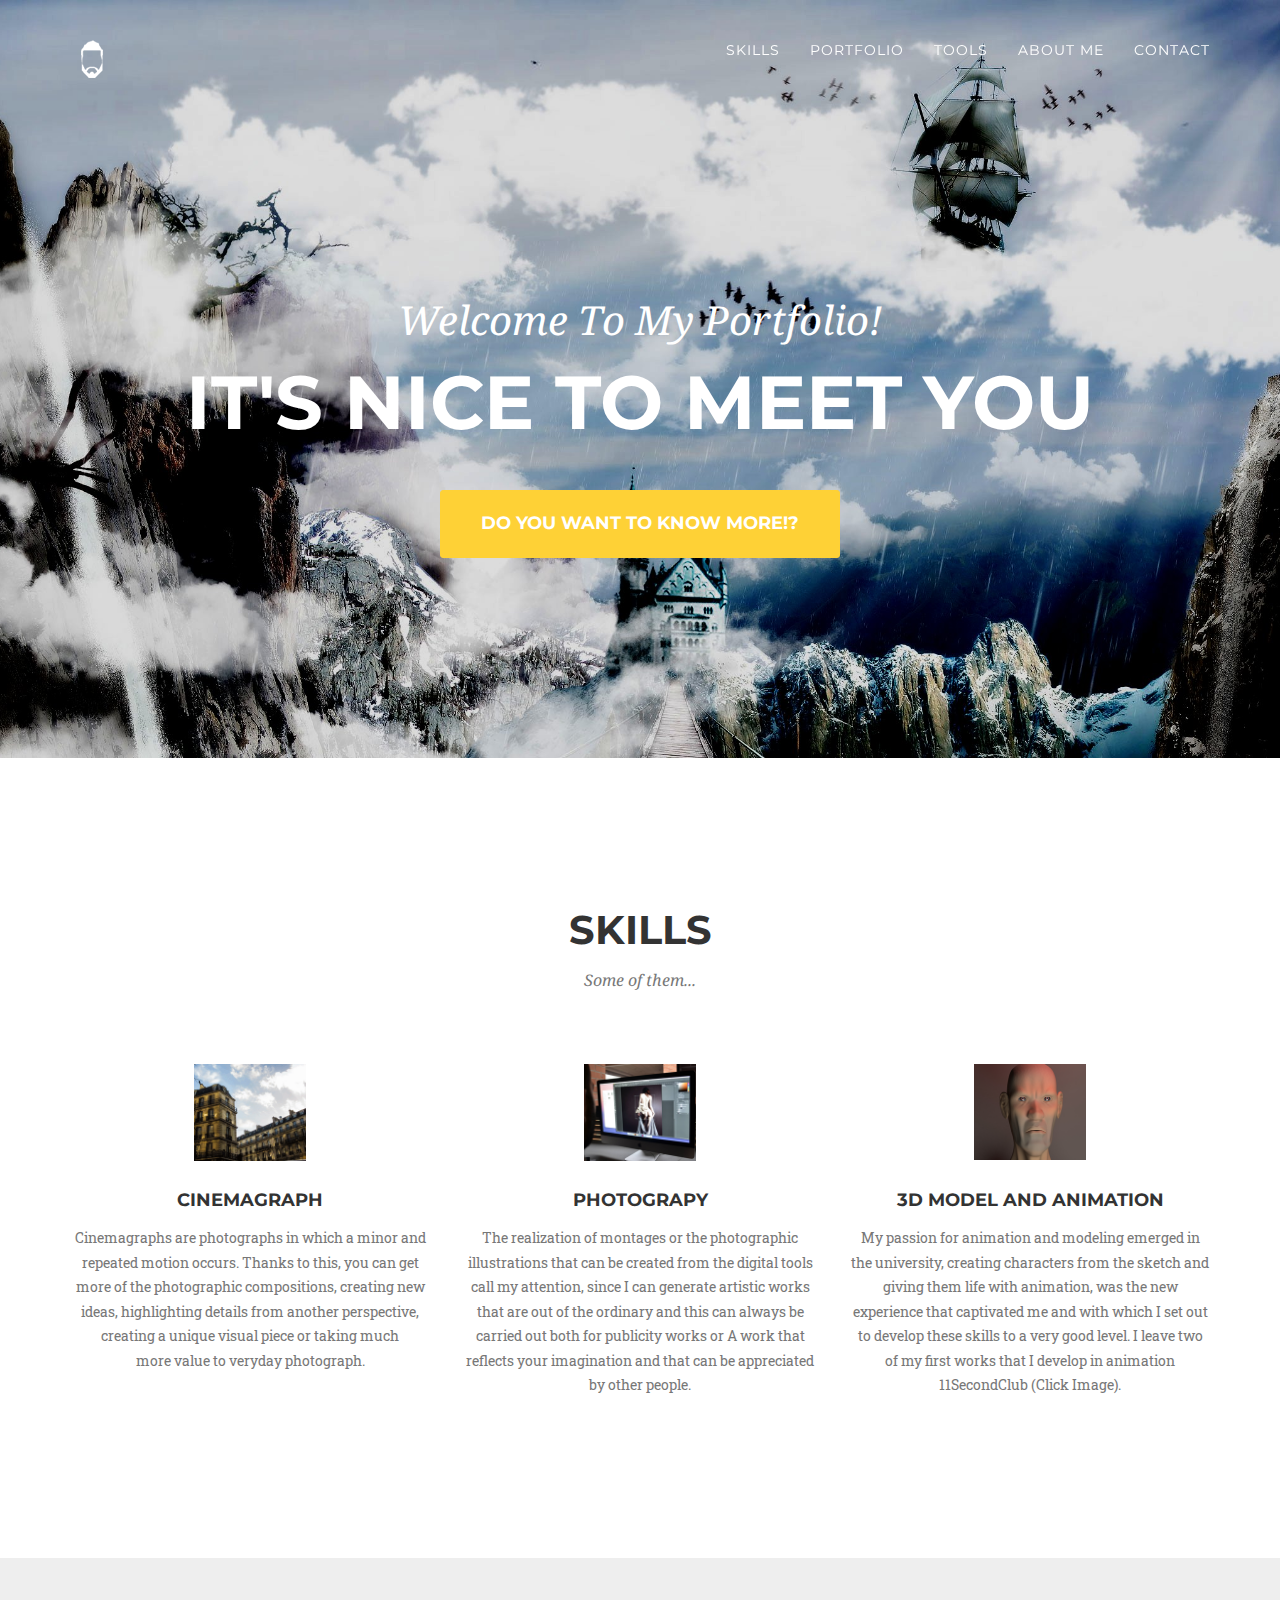
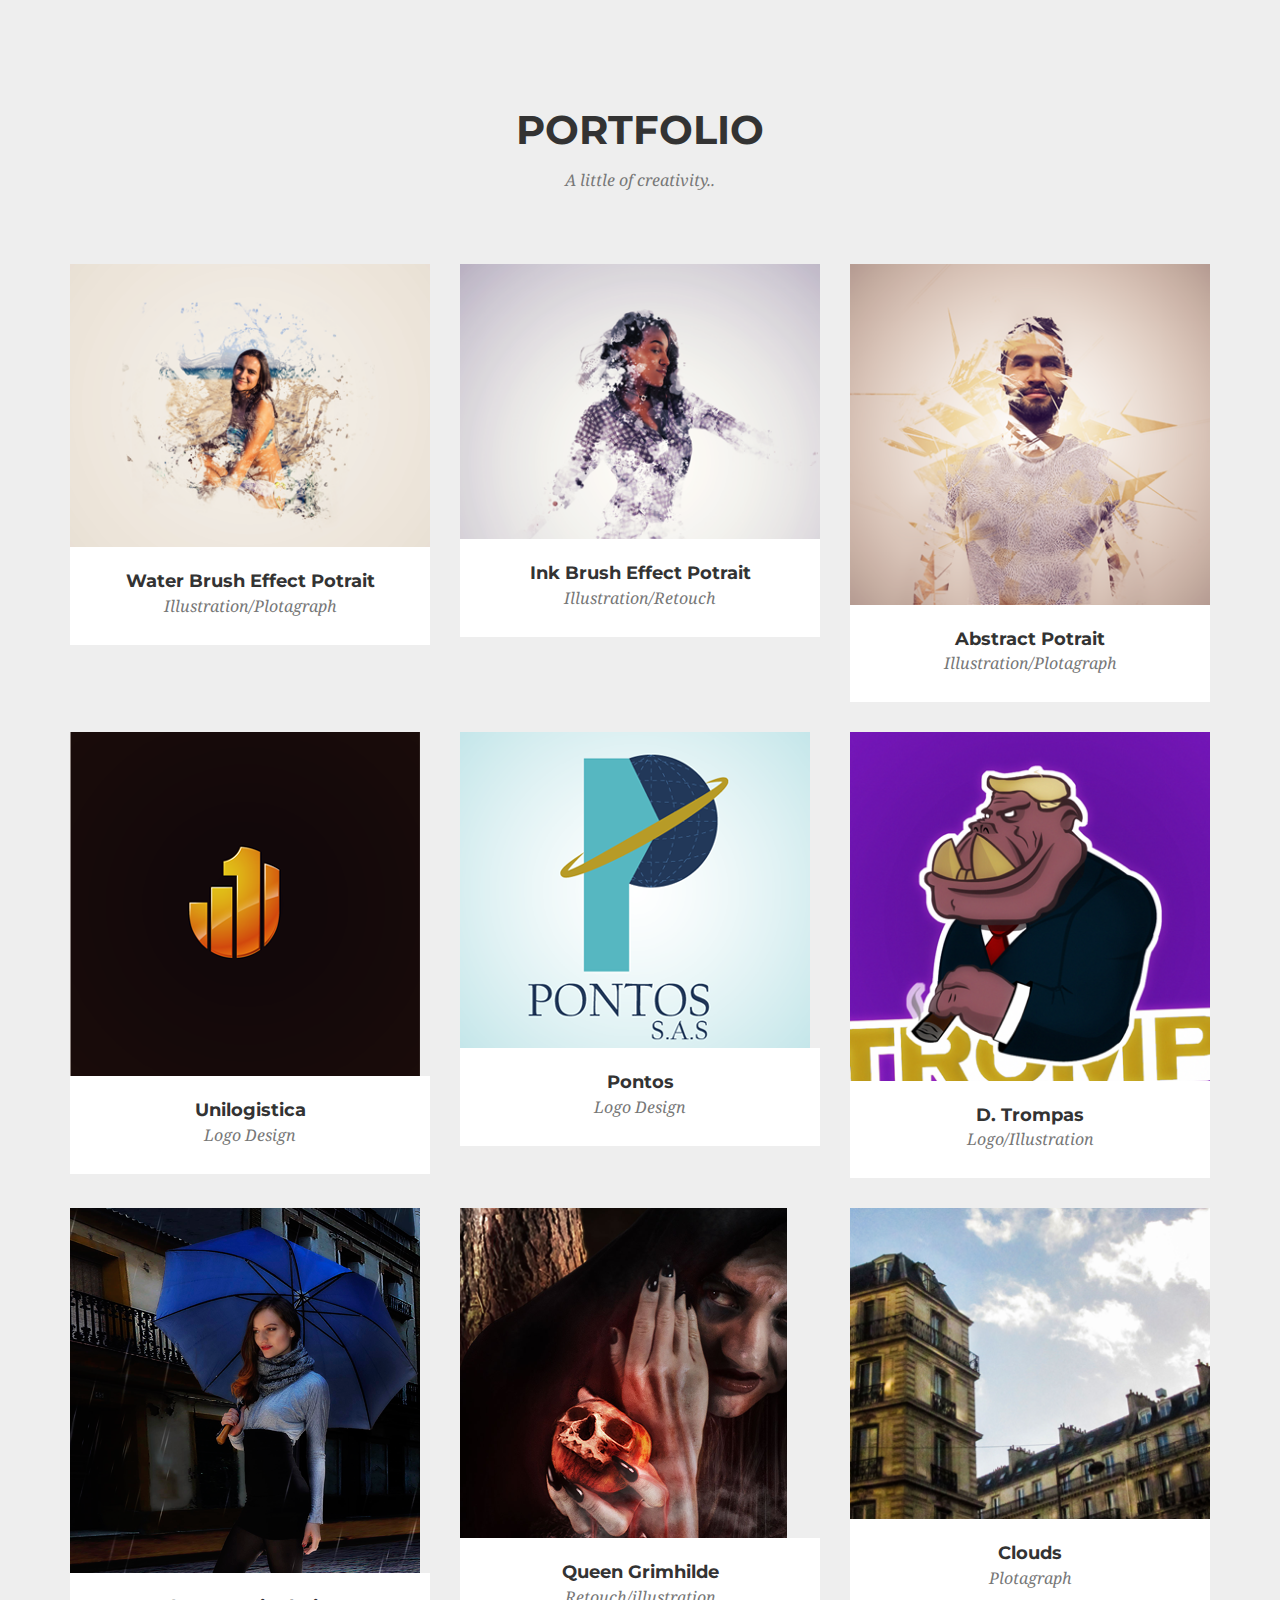
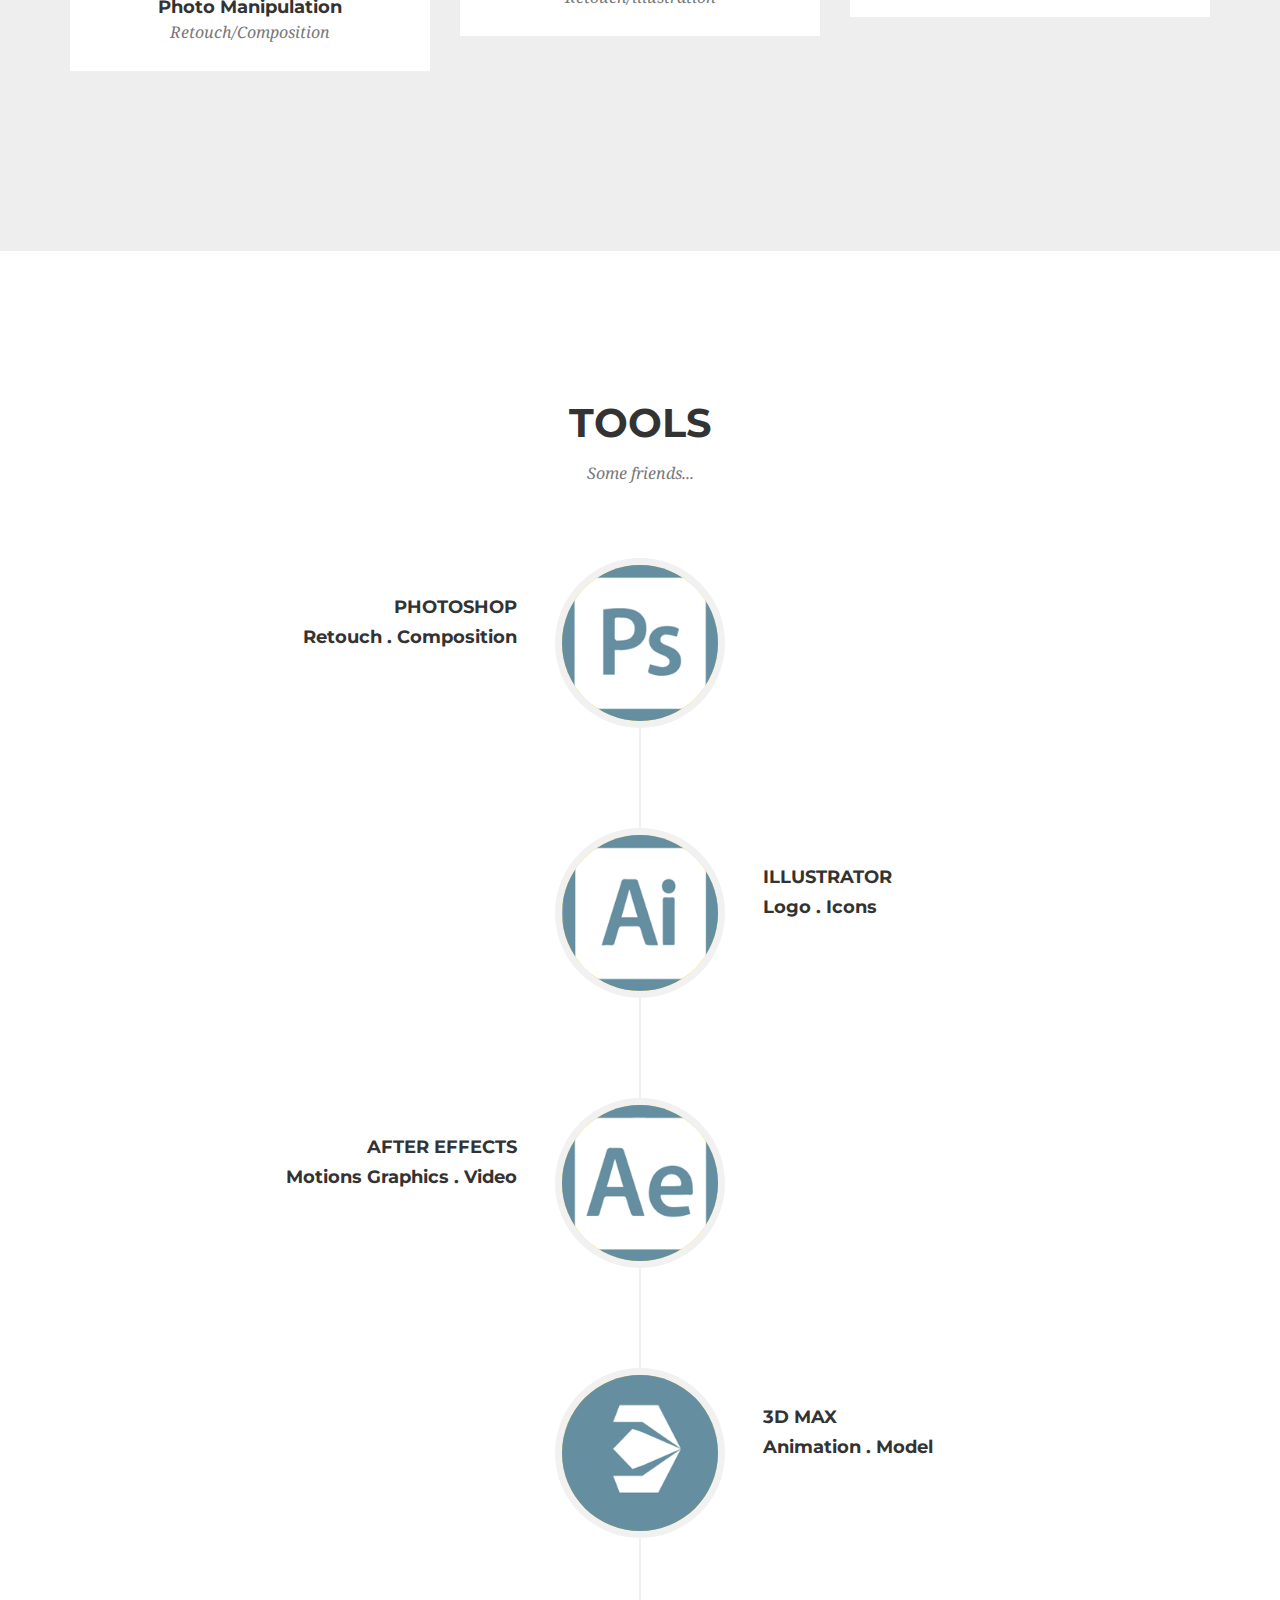
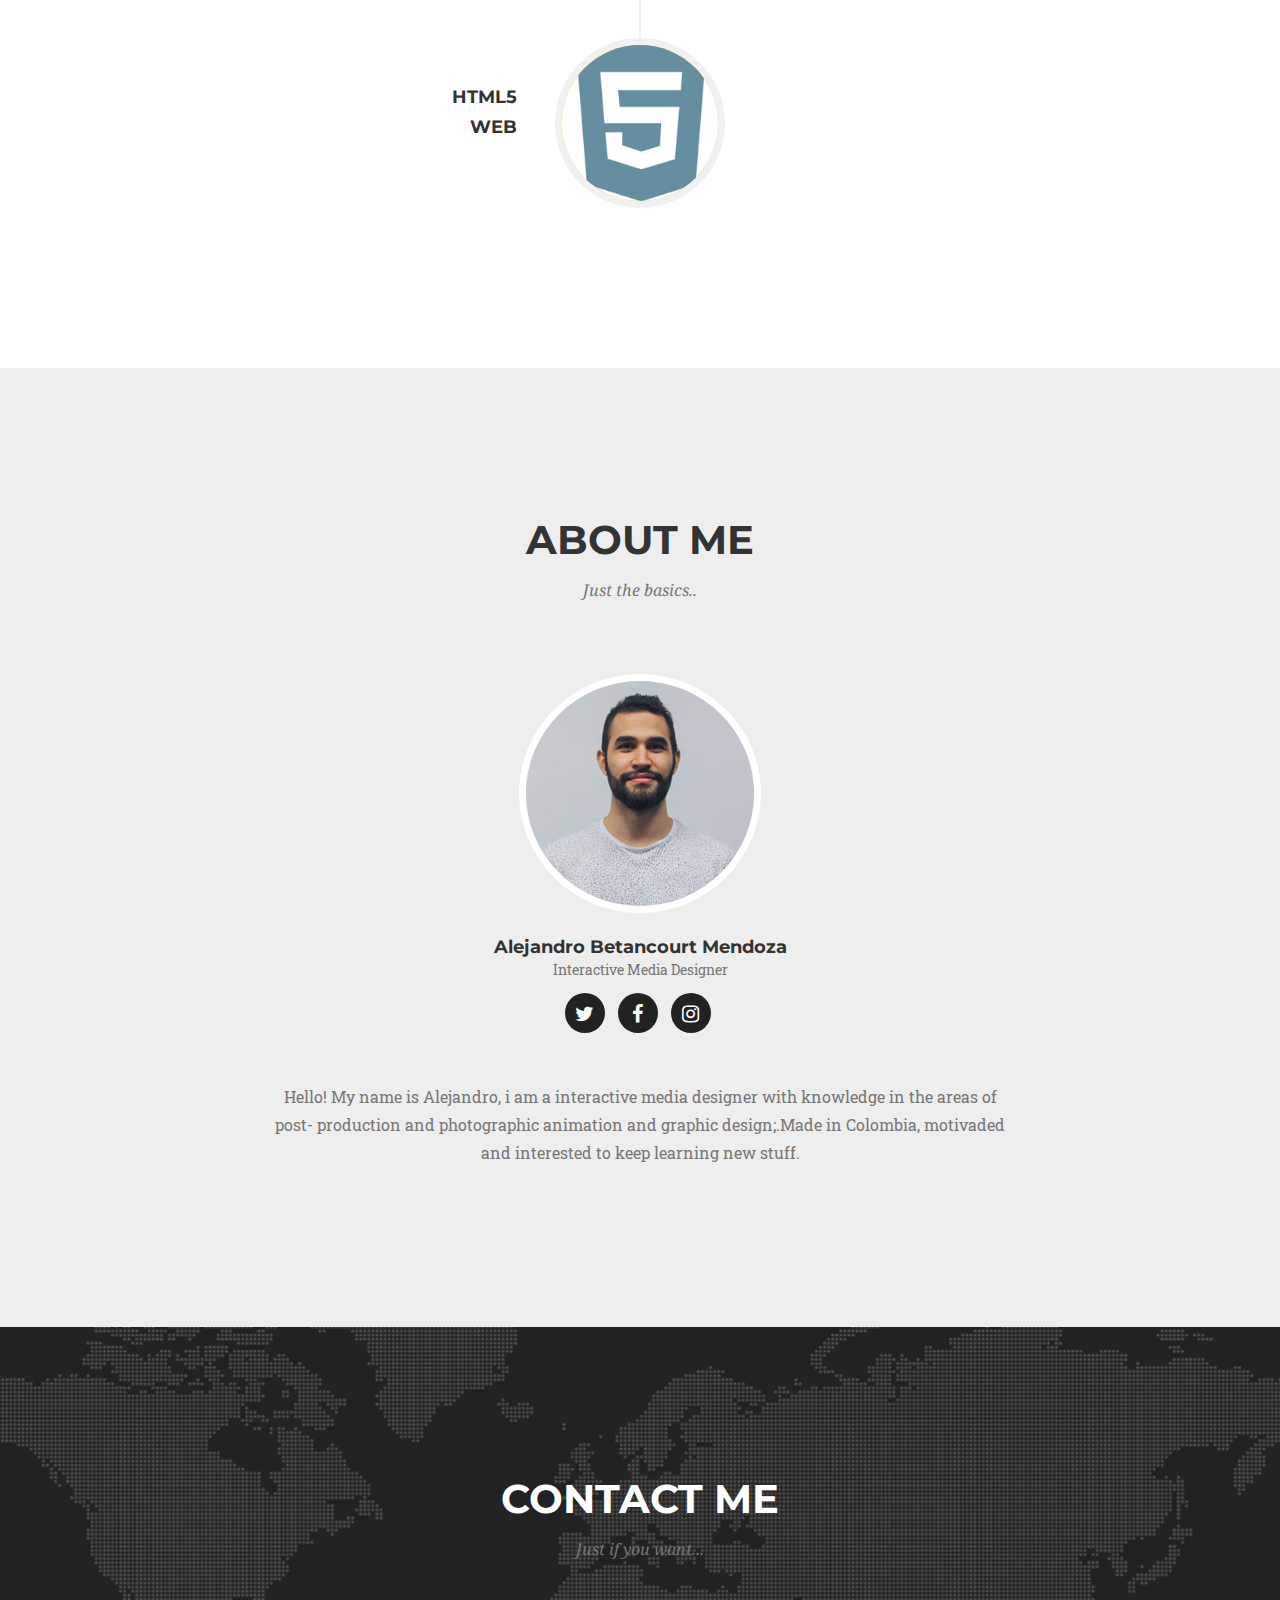
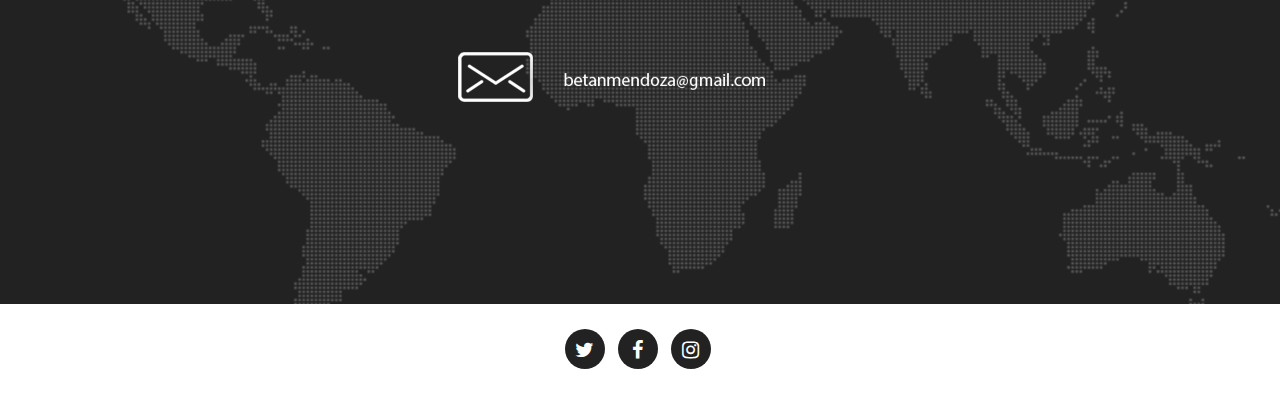
==== portafolioBeto/index.html @ 7af66499 "S" ====
<!DOCTYPE html>
<html lang="en">

<head>

    <meta charset="utf-8">
    <meta http-equiv="X-UA-Compatible" content="IE=edge">
    <meta name="viewport" content="width=device-width, initial-scale=1">
    <meta name="description" content="">
    <meta name="author" content="">

    <title>Alejandro Betancourt</title>

    <!-- Bootstrap Core CSS -->
    <link href="vendor/bootstrap/css/bootstrap.min.css" rel="stylesheet">

    <!-- Custom Fonts -->
    <link href="vendor/font-awesome/css/font-awesome.min.css" rel="stylesheet" type="text/css">
    <link href="https://fonts.googleapis.com/css?family=Montserrat:400,700" rel="stylesheet" type="text/css">
    <link href='https://fonts.googleapis.com/css?family=Kaushan+Script' rel='stylesheet' type='text/css'>
    <link href='https://fonts.googleapis.com/css?family=Droid+Serif:400,700,400italic,700italic' rel='stylesheet' type='text/css'>
    <link href='https://fonts.googleapis.com/css?family=Roboto+Slab:400,100,300,700' rel='stylesheet' type='text/css'>

    <!-- Theme CSS -->
    <link href="css/agency.min.css" rel="stylesheet">

    <!-- HTML5 Shim and Respond.js IE8 support of HTML5 elements and media queries -->
    <!-- WARNING: Respond.js doesn't work if you view the page via file:// -->
    <!--[if lt IE 9]>
        <script src="https://oss.maxcdn.com/libs/html5shiv/3.7.0/html5shiv.js" integrity="sha384-0s5Pv64cNZJieYFkXYOTId2HMA2Lfb6q2nAcx2n0RTLUnCAoTTsS0nKEO27XyKcY" crossorigin="anonymous"></script>
        <script src="https://oss.maxcdn.com/libs/respond.js/1.4.2/respond.min.js" integrity="sha384-ZoaMbDF+4LeFxg6WdScQ9nnR1QC2MIRxA1O9KWEXQwns1G8UNyIEZIQidzb0T1fo" crossorigin="anonymous"></script>
    <![endif]-->

</head>

<body id="page-top" class="index">

    <!-- Navigation -->
    <nav id="mainNav" class="navbar navbar-default navbar-custom navbar-fixed-top">
        <div class="container">
            <!-- Brand and toggle get grouped for better mobile display -->
            <div class="navbar-header page-scroll">
                <button type="button" class="navbar-toggle" data-toggle="collapse" data-target="#bs-example-navbar-collapse-1">
                    <span class="sr-only">Toggle navigation</span> Menu <i class="fa fa-bars"></i>
                </button>
                <a class="navbar-brand page-scroll" href="#page-top"> <img src="img/logo.png" class="img-responsive" alt=""></a>
            </div>

            <!-- Collect the nav links, forms, and other content for toggling -->
            <div class="collapse navbar-collapse" id="bs-example-navbar-collapse-1">
                <ul class="nav navbar-nav navbar-right">
                    <li class="hidden">
                        <a href="#page-top"></a>
                    </li>
                    <li>
                        <a class="page-scroll" href="#services">Skills</a>
                    </li>
                    <li>
                        <a class="page-scroll" href="#portfolio">Portfolio</a>
                    </li>
                    <li>
                        <a class="page-scroll" href="#about">Tools</a>
                    </li>
                    <li>
                        <a class="page-scroll" href="#team">About Me</a>
                    </li>
                    <li>
                        <a class="page-scroll" href="#contact">Contact</a>
                    </li>
                </ul>
            </div>
            <!-- /.navbar-collapse -->
        </div>
        <!-- /.container-fluid -->
    </nav>

    <!-- Header -->
    <header>
        <div class="container">
            <div class="intro-text">
                <div class="intro-lead-in">Welcome To My Portfolio!</div>
                <div class="intro-heading">It's Nice To Meet You</div>
                <a href="#services" class="page-scroll btn btn-xl">Do You Want To Know More!?</a>
            </div>
        </div>
    </header>

    <!-- Services Section -->
    <section id="services">
        <div class="container">
            <div class="row">
                <div class="col-lg-12 text-center">
                    <h2 class="section-heading">Skills</h2>
                    <h3 class="section-subheading text-muted">Some of them...</h3>
                </div>
            </div>
            <div class="row text-center">
                <div class="col-md-4">
                    <span class="fa-stack fa-4x">
                     <img src="img/subir.gif" class="img-responsive" alt="">
                       
                    </span>
                    <h4 class="service-heading">CINEMAGRAPH</h4>
                    <p class="text-muted">Cinemagraphs are photographs in which a minor and repeated motion occurs. Thanks to this, you can get more of the photographic compositions, creating new ideas, highlighting details from another perspective, creating a unique visual piece or taking much <br>more
value to veryday photograph.</p>
                </div>
                <div class="col-md-4">
                    <span class="fa-stack fa-4x">
                        <img src="img/subir2.png" class="img-responsive" alt="">
                    </span>
                    <h4 class="service-heading">PHOTOGRAPY</h4>
                    <p class="text-muted">The realization of montages or the photographic illustrations that can be created from the digital tools call my attention, since I can generate artistic works that are out of the ordinary and this can always be carried out both for publicity works or A work that reflects your imagination and that can be appreciated by other people.</p>
                </div>
                <div class="col-md-4">

                    <span class="fa-stack fa-4x">
                        <a href="http://www.11secondclub.com/users/profile/574393" target="blank">
                       <img src="img/subir3.png" class="img-responsive" alt="">
                         </a>
                    </span>
                  
                    <h4 class="service-heading">3D MODEL AND ANIMATION</h4>
                    <p class="text-muted">My passion for animation and modeling emerged in the university, creating characters from the sketch and giving them life with animation, was the new experience that captivated me and with which I set out to develop these skills to a very good level. I leave two of my first works that I develop in animation 11SecondClub (Click Image).</p>
                </div>
            </div>
        </div>
    </section>

    <!-- Portfolio Grid Section -->
    <section id="portfolio" class="bg-light-gray">
        <div class="container">
            <div class="row">
                <div class="col-lg-12 text-center">
                    <h2 class="section-heading">Portfolio</h2>
                    <h3 class="section-subheading text-muted">A little of creativity..</h3>
                </div>
            </div>
            <div class="row">
            <div class="col-md-4 col-sm-6 portfolio-item">
                    <a href="#portfolioModal1" class="portfolio-link" data-toggle="modal">
                        <div class="portfolio-hover">
                            <div class="portfolio-hover-content">
                                <i class="fa fa-plus fa-3x"></i>
                            </div>
                        </div>
                        <img src="img/portfolio/pruebamavia.png" class="img-responsive" alt="">
                    </a>
                    <div class="portfolio-caption">
                        <h4>Water Brush Effect Potrait</h4>
                        <p class="text-muted">Illustration/Plotagraph</p>
                    </div>
                </div>
                <div class="col-md-4 col-sm-6 portfolio-item">
                    <a href="#portfolioModal2" class="portfolio-link" data-toggle="modal">
                        <div class="portfolio-hover">
                            <div class="portfolio-hover-content">
                                <i class="fa fa-plus fa-3x"></i>
                            </div>
                        </div>
                        <img src="img/portfolio/port1.png" class="img-responsive" alt="">
                    </a>
                    <div class="portfolio-caption">
                        <h4>Ink Brush Effect Potrait</h4>
                        <p class="text-muted">Illustration/Retouch</p>
                    </div>
                </div>
                <div class="col-md-4 col-sm-6 portfolio-item">
                    <a href="#portfolioModal3" class="portfolio-link" data-toggle="modal">
                        <div class="portfolio-hover">
                            <div class="portfolio-hover-content">
                                <i class="fa fa-plus fa-3x"></i>
                            </div>
                        </div>
                        <img src="img/portfolio/ilust.png" class="img-responsive" alt="">
                    </a>
                    <div class="portfolio-caption">
                        <h4>Abstract Potrait</h4>
                        <p class="text-muted">Illustration/Plotagraph</p>
                    </div>
                </div>
                <div class="col-md-4 col-sm-6 portfolio-item">
                    <a href="#portfolioModal4" class="portfolio-link" data-toggle="modal">
                        <div class="portfolio-hover">
                            <div class="portfolio-hover-content">
                                <i class="fa fa-plus fa-3x"></i>
                            </div>
                        </div>
                        <img src="img/portfolio/logo1.png" class="img-responsive" alt="">
                    </a>
                    <div class="portfolio-caption">
                        <h4>Unilogistica</h4>
                        <p class="text-muted">Logo Design</p>
                    </div>
                </div>
                <div class="col-md-4 col-sm-6 portfolio-item">
                    <a href="#portfolioModal5" class="portfolio-link" data-toggle="modal">
                        <div class="portfolio-hover">
                            <div class="portfolio-hover-content">
                                <i class="fa fa-plus fa-3x"></i>
                            </div>
                        </div>
                        <img src="img/portfolio/logo2.png" class="img-responsive" alt="">
                    </a>
                    <div class="portfolio-caption">
                        <h4>Pontos</h4>
                        <p class="text-muted">Logo Design</p>
                    </div>
                </div>
                <div class="col-md-4 col-sm-6 portfolio-item">
                    <a href="#portfolioModal6" class="portfolio-link" data-toggle="modal">
                        <div class="portfolio-hover">
                            <div class="portfolio-hover-content">
                                <i class="fa fa-plus fa-3x"></i>
                            </div>
                        </div>
                        <img src="img/portfolio/port66.png" class="img-responsive" alt="">
                    </a>
                    <div class="portfolio-caption">
                        <h4>D. Trompas</h4>
                        <p class="text-muted">Logo/Illustration</p>
                    </div>
                </div>
                <div class="col-md-4 col-sm-6 portfolio-item">
                    <a href="#portfolioModal7" class="portfolio-link" data-toggle="modal">
                        <div class="portfolio-hover">
                            <div class="portfolio-hover-content">
                                <i class="fa fa-plus fa-3x"></i>
                            </div>
                        </div>
                        <img src="img/portfolio/taticlarap.png" class="img-responsive" alt="">
                    </a>
                    <div class="portfolio-caption">
                        <h4>Photo Manipulation</h4>
                        <p class="text-muted">Retouch/Composition</p>
                    </div>
                </div>
                <div class="col-md-4 col-sm-6 portfolio-item">
                    <a href="#portfolioModal8" class="portfolio-link" data-toggle="modal">
                        <div class="portfolio-hover">
                            <div class="portfolio-hover-content">
                                <i class="fa fa-plus fa-3x"></i>
                            </div>
                        </div>
                        <img src="img/portfolio/tatip.png" class="img-responsive" alt="">
                    </a>
                    <div class="portfolio-caption">
                        <h4>Queen Grimhilde</h4>
                        <p class="text-muted">Retouch/illustration</p>
                    </div>
                </div>  
                <div class="col-md-4 col-sm-6 portfolio-item">
                    <a href="#portfolioModal9" class="portfolio-link" data-toggle="modal">
                        <div class="portfolio-hover">
                            <div class="portfolio-hover-content">
                                <i class="fa fa-plus fa-3x"></i>
                            </div>
                        </div>
                        <img src="img/portfolio/city.png" class="img-responsive" alt="">
                    </a>
                    <div class="portfolio-caption">
                        <h4>Clouds</h4>
                        <p class="text-muted">Plotagraph</p>
                    </div>
                </div>

            </div>
        </div>
    </section>

    <!-- About Section -->
    <section id="about">
        <div class="container">
            <div class="row">
                <div class="col-lg-12 text-center">
                    <h2 class="section-heading">TOOLS</h2>
                    <h3 class="section-subheading text-muted">Some friends...</h3>
                </div>
            </div>
            <div class="row">
                <div class="col-lg-12">
                    <ul class="timeline">
                        <li>
                            <div class="timeline-image">
                                <img class="img-circle img-responsive" src="img/about/fact1.png" alt="">
                            </div>
                            <div class="timeline-panel">
                                <div class="timeline-heading">
                                 <br></br>
                                    <h4>Photoshop</h4>
                                    <h4 class="subheading">Retouch . Composition </h4>
                                </div>
                               
                            </div>
                        </li>
                        <li class="timeline-inverted">
                            <div class="timeline-image">
                                <img class="img-circle img-responsive" src="img/about/fact2.png" alt="">
                            </div>
                            <div class="timeline-panel">
                                <div class="timeline-heading">
                                 <br></br>
                                    <h4>Illustrator</h4>
                                    <h4 class="subheading">Logo . Icons</h4>
                                </div>
                            
                            </div>
                        </li>
                        <li>
                            <div class="timeline-image">
                                <img class="img-circle img-responsive" src="img/about/fact3.png" alt="">
                            </div>
                            <div class="timeline-panel">
                                <div class="timeline-heading">
                                 <br></br>
                                    <h4>After Effects</h4>
                                    <h4 class="subheading">Motions Graphics . Video</h4>
                                </div>
                             
                            </div>
                        </li>
                        <li class="timeline-inverted">
                            <div class="timeline-image">
                                <img class="img-circle img-responsive" src="img/about/fact4.png" alt="">
                            </div>
                            <div class="timeline-panel">
                             <br></br>
                                <div class="timeline-heading">
                                    <h4>3D Max</h4>
                                    <h4 class="subheading">Animation . Model</h4>
                                </div>
                               
                            </div>
                        </li>
                        <li class="timeline-image">
                             <div class="timeline-image">
                                <img class="img-circle img-responsive" src="img/about/fact5.png" alt="">
                            </div>
                            <div class="timeline-panel">
                                <div class="timeline-heading">
                               
                                </div>
                                <br></br>

                                <div class="timeline-body">
                                       <h4>HTML5</h4>
                                    <h4 class="subheading">Web</h4> 
                                </div>
                            </div>
                        </li>
                    </ul>
                </div>
            </div>
        </div>
    </section>

    <!-- Team Section -->
    <section id="team" class="bg-light-gray">
        <div class="container">
            <div class="row">
                <div class="col-lg-12 text-center">
                    <h2 class="section-heading">About Me</h2>
                    <h3 class="section-subheading text-muted">Just the basics..</h3>
                </div>
            </div>
            <div class="row">
                <div class="col-sm-4">
                    <div class="team-member">
                        
                    </div>
                </div>
                <div class="col-sm-4">
                    <div class="team-member">
                        <img src="img/team/yo.png" class="img-responsive img-circle" alt="">
                        <h4>Alejandro Betancourt Mendoza</h4>
                        <p class="text-muted">Interactive Media Designer</p>
                        <ul class="list-inline social-buttons">
                            <li><a href="https://twitter.com/Atancourt" target="blank"><i class="fa fa-twitter"></i></a>
                            </li>
                            <li><a href="https://www.facebook.com/alejandro.betancourt.906" target="blank" ><i class="fa fa-facebook"></i></a>
                            </li>
                            <li><a href="https://www.instagram.com/yosoybeto_/" target="blank"><i class="fa fa-instagram"></i></a>
                            </li>
                        </ul>
                    </div>
                </div>
                <div class="col-sm-4">
                    <div class="team-member">
                        
                    </div>
                </div>
            </div>
            <div class="row">
                <div class="col-lg-8 col-lg-offset-2 text-center">
                    <p class="large text-muted">Hello!
My name is Alejandro, i am a interactive media designer with knowledge in the areas of post- production and photographic animation and graphic design;.Made in Colombia, motivaded 
and interested to keep learning new stuff.</p>
                </div>
            </div>
        </div>
    </section>

    <!-- Clients Aside -->
    

    <!-- Contact Section -->
    <section id="contact">
        <div class="container">
            <div class="row">
                <div class="col-lg-12 text-center">
                    <h2 class="section-heading">Contact Me</h2>
                    <h3 class="section-subheading text-muted">Just if you want...</h3>
                    <img src="img/client7.png">
                </div>
            </div>
            <div class="row">
                <div class="col-lg-12">
                    <form name="sentMessage" id="contactForm" novalidate>
                        <div class="row">
                            <div class="col-md-6">
                             
                            </div>
                            <div class="col-md-6">
                                <div class="form-group">
                                   
                                </div>
                            </div>
                            <div class="clearfix"></div>
                            <div class="col-lg-12 text-center">
                               
                        </div>
                    </form>
                </div>
            </div>
        </div>
    </section>

    <footer>
        <div class="container">
            <div class="row">
                <div class="col-md-4">
                   
                </div>
                <div class="col-md-4">
                    <ul class="list-inline social-buttons">
                        <li><a href="https://twitter.com/Atancourt" target="blank"><i class="fa fa-twitter"></i></a>
                        </li>
                       <li><a href="https://www.facebook.com/alejandro.betancourt.906" target="blank" ><i class="fa fa-facebook"></i></a>
                            </li>
                            <li><a href="https://www.instagram.com/yosoybeto_/" target="blank"><i class="fa fa-instagram"></i></a>
                            </li>

                    </ul>
                </div>
                <div class="col-md-4">
                
                </div>
            </div>
        </div>
    </footer>

    <!-- Portfolio Modals -->
    <!-- Use the modals below to showcase details about your portfolio projects! -->

    <!-- Portfolio Modal 1 -->
    <div class="portfolio-modal modal fade" id="portfolioModal1" tabindex="-1" role="dialog" aria-hidden="true">
        <div class="modal-dialog">
            <div class="modal-content">
                <div class="close-modal" data-dismiss="modal">
                    <div class="lr">
                        <div class="rl">
                        </div>
                    </div>
                </div>
                <div class="container">
                    <div class="row">
                        <div class="col-lg-8 col-lg-offset-2">
                            <div class="modal-body">
                                <!-- Project Details Go Here -->
                                <h2>Water Brush Effect Potrait</h2>
                                <p class="item-intro text-muted">Illustration/Plotagraph.</p>
                                <img class="img-responsive img-centered" src="img/portfolio/pruebamavi.png" alt="">
                                 <img class="img-responsive img-centered" src="img/portfolio/pruebamavi.gif" alt="">
                              
                              
                                <button type="button" class="btn btn-primary" data-dismiss="modal"><i class="fa fa-times"></i> Close Project</button>
                            </div>
                        </div>
                    </div>
                </div>
            </div>
        </div>
    </div>

    <!-- Portfolio Modal 2 -->
    <div class="portfolio-modal modal fade" id="portfolioModal2" tabindex="-1" role="dialog" aria-hidden="true">
        <div class="modal-dialog">
            <div class="modal-content">
                <div class="close-modal" data-dismiss="modal">
                    <div class="lr">
                        <div class="rl">
                        </div>
                    </div>
                </div>
                <div class="container">
                    <div class="row">
                        <div class="col-lg-8 col-lg-offset-2">
                            <div class="modal-body">
                                <h2>Ink Brush Effect Potrait</h2>
                                <p class="item-intro text-muted">Illustration/Retouch</p>
                                <img class="img-responsive img-centered" src="img/portfolio/port11.png" alt="">
                                  <img class="img-responsive img-centered" src="img/portfolio/port111.png" alt="">
                               
                                <button type="button" class="btn btn-primary" data-dismiss="modal"><i class="fa fa-times"></i> Close Project</button>
                            </div>
                        </div>
                    </div>
                </div>
            </div>
        </div>
    </div>

    <!-- Portfolio Modal 3 -->
    <div class="portfolio-modal modal fade" id="portfolioModal3" tabindex="-1" role="dialog" aria-hidden="true">
        <div class="modal-dialog">
            <div class="modal-content">
                <div class="close-modal" data-dismiss="modal">
                    <div class="lr">
                        <div class="rl">
                        </div>
                    </div>
                </div>
                <div class="container">
                    <div class="row">
                        <div class="col-lg-8 col-lg-offset-2">
                            <div class="modal-body">
                                <!-- Project Details Go Here -->
                                <h2>Abstract Potrait</h2>
                                <p class="item-intro text-muted">Illustration/Plotagraph.</p>
                                <img class="img-responsive img-centered" src="img/portfolio/ilusg.png" alt="">
                                 <img class="img-responsive img-centered" src="img/portfolio/ilusgif.gif" alt="">
                            
                                <button type="button" class="btn btn-primary" data-dismiss="modal"><i class="fa fa-times"></i> Close Project</button>
                            </div>
                        </div>
                    </div>
                </div>
            </div>
        </div>
    </div>

    <!-- Portfolio Modal 4 -->
    <div class="portfolio-modal modal fade" id="portfolioModal4" tabindex="-1" role="dialog" aria-hidden="true">
        <div class="modal-dialog">
            <div class="modal-content">
                <div class="close-modal" data-dismiss="modal">
                    <div class="lr">
                        <div class="rl">
                        </div>
                    </div>
                </div>
                <div class="container">
                    <div class="row">
                        <div class="col-lg-8 col-lg-offset-2">
                            <div class="modal-body">
                                <!-- Project Details Go Here -->
                                <h2>Unilogistica</h2>

                                <p class="item-intro text-muted">Logo Design.</p>
                                  <h3>Imagotype</h3>
                                <img class="img-responsive img-centered" src="img/logouni.png" alt="">
                                <br>
                                    
                                </br>
                                  <h3>Isotype</h3>
                                <img class="img-responsive img-centered" src="img/logouni2.png" alt="">
                              
                                <p>Unilogistica S.A.S is an international freight agency, responsible for the logistics of export and import of the different customers of the company.<br>
</br>
The name comes from the fact that in the company, a single actor is in charge of the entire logistics chain. That's why the number 1 is significant in the logo.
  <br>
                                    
                                </br>
                                   <img class="img-responsive img-centered" src="img/things.png" alt="">
                            </p>
                                <button type="button" class="btn btn-primary" data-dismiss="modal"><i class="fa fa-times"></i> Close Project</button>
                            </div>
                        </div>
                    </div>
                </div>
            </div>
        </div>
    </div>

    <!-- Portfolio Modal 5 -->
    <div class="portfolio-modal modal fade" id="portfolioModal5" tabindex="-1" role="dialog" aria-hidden="true">
        <div class="modal-dialog">
            <div class="modal-content">
                <div class="close-modal" data-dismiss="modal">
                    <div class="lr">
                        <div class="rl">
                        </div>
                    </div>
                </div>
                <div class="container">
                    <div class="row">
                        <div class="col-lg-8 col-lg-offset-2">
                            <div class="modal-body">
                                <!-- Project Details Go Here -->
                                <h2>Pontos</h2>
                                <p class="item-intro text-muted">Logo Design.</p>
                                <img class="img-responsive img-centered" src="img/pontos.png" alt="">
                            
                                <p>Pontos is a Colombian marketer of inputs and products for the manufacture of agricultural equipment.
                                <br>
                                </br>
 
Pontos, in Greek mythology, was the God of the sea and refers to immensity. To what in the company is reflected as it can reach the whole world.</p>
     <img class="img-responsive img-centered" src="img/ponto.png" alt="">
                                <button type="button" class="btn btn-primary" data-dismiss="modal"><i class="fa fa-times"></i> Close Project</button>
                            </div>
                        </div>
                    </div>
                </div>
            </div>
        </div>
    </div>

    <!-- Portfolio Modal 6 -->
    <div class="portfolio-modal modal fade" id="portfolioModal6" tabindex="-1" role="dialog" aria-hidden="true">
        <div class="modal-dialog">
            <div class="modal-content">
                <div class="close-modal" data-dismiss="modal">
                    <div class="lr">
                        <div class="rl">
                        </div>
                    </div>
                </div>
                <div class="container">
                    <div class="row">
                        <div class="col-lg-8 col-lg-offset-2">
                            <div class="modal-body">
                                <!-- Project Details Go Here -->
                                <h2>D. Trompa</h2>
                                <p class="item-intro text-muted">Logo/Illustration.</p>
                                <img class="img-responsive img-centered" src="img/portfolio/port6.png" alt="">
                                <img class="img-responsive img-centered" src="img/portfolio/ports.jpg" alt="">
                                <p>Any resemblance to reality is coincidence...</p>
                                <button type="button" class="btn btn-primary" data-dismiss="modal"><i class="fa fa-times"></i> Close Project</button>
                            </div>
                        </div>
                    </div>
                </div>
            </div>
        </div>
    </div>
     <!-- Portfolio Modal 7 -->
    <div class="portfolio-modal modal fade" id="portfolioModal7" tabindex="-1" role="dialog" aria-hidden="true">
        <div class="modal-dialog">
            <div class="modal-content">
                <div class="close-modal" data-dismiss="modal">
                    <div class="lr">
                        <div class="rl">
                        </div>
                    </div>
                </div>
                <div class="container">
                    <div class="row">
                        <div class="col-lg-8 col-lg-offset-2">
                            <div class="modal-body">
                                <!-- Project Details Go Here -->
                                <h2>Trying Stuff</h2>
                                <p class="item-intro text-muted">Retouch/Composition.</p>
                                <img class="img-responsive img-centered" src="img/portfolio/taticlara.jpg" alt="">
                                <img class="img-responsive img-centered" src="img/portfolio/tatigi.gif" alt="">
                               
                                <button type="button" class="btn btn-primary" data-dismiss="modal"><i class="fa fa-times"></i> Close Project</button>
                            </div>
                        </div>
                    </div>
                </div>
            </div>
        </div>
    </div>
      <div class="portfolio-modal modal fade" id="portfolioModal8" tabindex="-1" role="dialog" aria-hidden="true">
        <div class="modal-dialog">
            <div class="modal-content">
                <div class="close-modal" data-dismiss="modal">
                    <div class="lr">
                        <div class="rl">
                        </div>
                    </div>
                </div>
                <div class="container">
                    <div class="row">
                        <div class="col-lg-8 col-lg-offset-2">
                            <div class="modal-body">
                                <!-- Project Details Go Here -->
                                <h2>Queen Grimhilde</h2>
                                <p class="item-intro text-muted">Retouch/Illustrator.</p>
                                <img class="img-responsive img-centered" src="img/portfolio/posible.jpg" alt="">
                                            
                                <p>Personal project shot at the studio using a model and the makeup with texture in photoshop o create the Queen Grimhilde.</p>
                                <br>
                                </br>
                                          
                                  <p>Trying different poses and textures.</p>
                                  <img class="img-responsive img-centered" src="img/portfolio/avance.png" alt="">
                                <img class="img-responsive img-centered" src="img/portfolio/queeng.gif" alt="">
                                <button type="button" class="btn btn-primary" data-dismiss="modal"><i class="fa fa-times"></i> Close Project</button>
                            </div>
                        </div>
                    </div>
                </div>
            </div>
        </div>
    </div>
      <div class="portfolio-modal modal fade" id="portfolioModal9" tabindex="-1" role="dialog" aria-hidden="true">
        <div class="modal-dialog">
            <div class="modal-content">
                <div class="close-modal" data-dismiss="modal">
                    <div class="lr">
                        <div class="rl">
                        </div>
                    </div>
                </div>
                <div class="container">
                    <div class="row">
                        <div class="col-lg-8 col-lg-offset-2">
                            <div class="modal-body">
                                <!-- Project Details Go Here -->
                                <h2>Clouds</h2>
                                <p class="item-intro text-muted">Plotagraph.</p>
                                <img class="img-responsive img-centered" src="img/portfolio/normalcity.jpg" alt="">
                                <img class="img-responsive img-centered" src="img/portfolio/city.gif" alt="">
                                <p>From my personal gallery, a regular photo that i take and put some life on it</p>
                                <button type="button" class="btn btn-primary" data-dismiss="modal"><i class="fa fa-times"></i> Close Project</button>
                            </div>
                        </div>
                    </div>
                </div>
            </div>
        </div>
    </div>
    <!-- jQuery -->
    <script src="vendor/jquery/jquery.min.js"></script>

    <!-- Bootstrap Core JavaScript -->
    <script src="vendor/bootstrap/js/bootstrap.min.js"></script>

    <!-- Plugin JavaScript -->
    <script src="https://cdnjs.cloudflare.com/ajax/libs/jquery-easing/1.3/jquery.easing.min.js" integrity="sha384-mE6eXfrb8jxl0rzJDBRanYqgBxtJ6Unn4/1F7q4xRRyIw7Vdg9jP4ycT7x1iVsgb" crossorigin="anonymous"></script>

    <!-- Contact Form JavaScript -->
    <script src="js/jqBootstrapValidation.js"></script>
    <script src="js/contact_me.js"></script>

    <!-- Theme JavaScript -->
    <script src="js/agency.min.js"></script>

</body>

</html>
---- portafolioBeto/css/agency.min.css ----
/*!
 * Start Bootstrap - Agency v3.3.7+1 (http://startbootstrap.com/template-overviews/agency)
 * Copyright 2013-2016 Start Bootstrap
 * Licensed under MIT (https://github.com/BlackrockDigital/startbootstrap/blob/gh-pages/LICENSE)
 */.btn-primary.active,.btn-primary:active,.btn-xl.active,.btn-xl:active,.open .dropdown-toggle.btn-primary,.open .dropdown-toggle.btn-xl{background-image:none}body{overflow-x:hidden;font-family:"Roboto Slab","Helvetica Neue",Helvetica,Arial,sans-serif;webkit-tap-highlight-color:#fed136}.btn-primary,.btn-xl,h1,h2,h3,h4,h5,h6{font-family:Montserrat,"Helvetica Neue",Helvetica,Arial,sans-serif;text-transform:uppercase;font-weight:700}.text-muted{color:#777}.text-primary,a{color:#fed136}p{font-size:14px;line-height:1.75}p.large{font-size:16px}a,a.active,a:active,a:focus,a:hover{outline:0}a.active,a:active,a:focus,a:hover{color:#fec503}.img-centered{margin:0 auto}.bg-light-gray{background-color:#eee}.bg-darkest-gray{background-color:#222}.btn-primary{color:#fff;background-color:#fed136;border-color:#fed136}.btn-primary.active,.btn-primary:active,.btn-primary:focus,.btn-primary:hover,.open .dropdown-toggle.btn-primary{color:#fff;background-color:#fec503;border-color:#f6bf01}.btn-primary.disabled,.btn-primary.disabled.active,.btn-primary.disabled:active,.btn-primary.disabled:focus,.btn-primary.disabled:hover,.btn-primary[disabled],.btn-primary[disabled].active,.btn-primary[disabled]:active,.btn-primary[disabled]:focus,.btn-primary[disabled]:hover,fieldset[disabled] .btn-primary,fieldset[disabled] .btn-primary.active,fieldset[disabled] .btn-primary:active,fieldset[disabled] .btn-primary:focus,fieldset[disabled] .btn-primary:hover{background-color:#fed136;border-color:#fed136}.btn-primary .badge{color:#fed136;background-color:#fff}.btn-xl{color:#fff;background-color:#fed136;border-color:#fed136;border-radius:3px;font-size:18px;padding:20px 40px}.btn-xl.active,.btn-xl:active,.btn-xl:focus,.btn-xl:hover,.open .dropdown-toggle.btn-xl{color:#fff;background-color:#fec503;border-color:#f6bf01}.btn-xl.disabled,.btn-xl.disabled.active,.btn-xl.disabled:active,.btn-xl.disabled:focus,.btn-xl.disabled:hover,.btn-xl[disabled],.btn-xl[disabled].active,.btn-xl[disabled]:active,.btn-xl[disabled]:focus,.btn-xl[disabled]:hover,fieldset[disabled] .btn-xl,fieldset[disabled] .btn-xl.active,fieldset[disabled] .btn-xl:active,fieldset[disabled] .btn-xl:focus,fieldset[disabled] .btn-xl:hover{background-color:#fed136;border-color:#fed136}.btn-xl .badge{color:#fed136;background-color:#fff}.navbar-custom{background-color:#222;border-color:transparent}.navbar-custom .navbar-brand{color:#fed136;font-family:"Kaushan Script","Helvetica Neue",Helvetica,Arial,cursive}.navbar-custom .navbar-brand.active,.navbar-custom .navbar-brand:active,.navbar-custom .navbar-brand:focus,.navbar-custom .navbar-brand:hover{color:#fec503}.navbar-custom .nav li a,.navbar-custom .navbar-toggle{font-family:Montserrat,"Helvetica Neue",Helvetica,Arial,sans-serif;color:#fff;text-transform:uppercase}.navbar-custom .navbar-collapse{border-color:rgba(255,255,255,.02)}.navbar-custom .navbar-toggle{background-color:#fed136;border-color:#fed136;font-size:12px}.navbar-custom .navbar-toggle:focus,.navbar-custom .navbar-toggle:hover{background-color:#fed136}.navbar-custom .nav li a{font-weight:400;letter-spacing:1px}.navbar-custom .nav li a:focus,.navbar-custom .nav li a:hover{color:#fed136;outline:0}.navbar-custom .navbar-nav>.active>a{border-radius:0;color:#fff;background-color:#fed136}.navbar-custom .navbar-nav>.active>a:focus,.navbar-custom .navbar-nav>.active>a:hover{color:#fff;background-color:#fec503}@media (min-width:768px){.navbar-custom{background-color:transparent;padding:25px 0;-webkit-transition:padding .3s;-moz-transition:padding .3s;transition:padding .3s;border:none}.navbar-custom .navbar-brand{font-size:2em;-webkit-transition:all .3s;-moz-transition:all .3s;transition:all .3s}.navbar-custom .navbar-nav>.active>a{border-radius:3px}.navbar-custom.affix{background-color:#222;padding:10px 0}.navbar-custom.affix .navbar-brand{font-size:1.5em}}header{background-image:url(../img/bg.jpg);background-repeat:no-repeat;background-attachment:scroll;background-position:center center;-webkit-background-size:cover;-moz-background-size:cover;background-size:cover;-o-background-size:cover;text-align:center;color:#fff}header .intro-text{padding-top:100px;padding-bottom:50px}header .intro-text .intro-lead-in{font-family:"Droid Serif","Helvetica Neue",Helvetica,Arial,sans-serif;font-style:italic;font-size:22px;line-height:22px;margin-bottom:25px}header .intro-text .intro-heading{font-family:Montserrat,"Helvetica Neue",Helvetica,Arial,sans-serif;text-transform:uppercase;font-weight:700;font-size:50px;line-height:50px;margin-bottom:25px}@media (min-width:768px){header .intro-text{padding-top:300px;padding-bottom:200px}header .intro-text .intro-lead-in{font-family:"Droid Serif","Helvetica Neue",Helvetica,Arial,sans-serif;font-style:italic;font-size:40px;line-height:40px;margin-bottom:25px}header .intro-text .intro-heading{font-family:Montserrat,"Helvetica Neue",Helvetica,Arial,sans-serif;text-transform:uppercase;font-weight:700;font-size:75px;line-height:75px;margin-bottom:50px}}#portfolio .portfolio-item .portfolio-caption p,section h3.section-subheading{font-family:"Droid Serif","Helvetica Neue",Helvetica,Arial,sans-serif;font-style:italic}section{padding:100px 0}section h2.section-heading{font-size:40px;margin-top:0;margin-bottom:15px}section h3.section-subheading{font-size:16px;text-transform:none;font-weight:400;margin-bottom:75px}@media (min-width:768px){section{padding:150px 0}}.service-heading{margin:15px 0;text-transform:none}#portfolio .portfolio-item{margin:0 0 15px;right:0}#portfolio .portfolio-item .portfolio-link{display:block;position:relative;max-width:400px;margin:0 auto}#portfolio .portfolio-item .portfolio-link .portfolio-hover{background:rgba(254,209,54,.9);position:absolute;width:100%;height:100%;opacity:0;transition:all ease .5s;-webkit-transition:all ease .5s;-moz-transition:all ease .5s}#portfolio .portfolio-item .portfolio-link .portfolio-hover:hover{opacity:1}#portfolio .portfolio-item .portfolio-link .portfolio-hover .portfolio-hover-content{position:absolute;width:100%;height:20px;font-size:20px;text-align:center;top:50%;margin-top:-12px;color:#fff}#portfolio .portfolio-item .portfolio-link .portfolio-hover .portfolio-hover-content i{margin-top:-12px}#portfolio .portfolio-item .portfolio-link .portfolio-hover .portfolio-hover-content h3,#portfolio .portfolio-item .portfolio-link .portfolio-hover .portfolio-hover-content h4{margin:0}#portfolio .portfolio-item .portfolio-caption{max-width:400px;margin:0 auto;background-color:#fff;text-align:center;padding:25px}#portfolio .portfolio-item .portfolio-caption h4{text-transform:none;margin:0}#portfolio .portfolio-item .portfolio-caption p{font-size:16px;margin:0}footer span.copyright,footer ul.quicklinks{font-family:Montserrat,"Helvetica Neue",Helvetica,Arial,sans-serif}#portfolio *{z-index:2}@media (min-width:767px){#portfolio .portfolio-item{margin:0 0 30px}}.timeline{list-style:none;padding:0;position:relative}.timeline:before{top:0;bottom:0;position:absolute;content:"";width:2px;background-color:#f1f1f1;left:40px;margin-left:-1.5px}.timeline>li{margin-bottom:50px;position:relative;min-height:50px}.timeline>li:after,.timeline>li:before{content:" ";display:table}.timeline>li:after{clear:both}.timeline>li .timeline-panel{width:100%;float:right;padding:0 20px 0 100px;position:relative;text-align:left}.timeline>li .timeline-panel:before{border-left-width:0;border-right-width:15px;left:-15px;right:auto}.timeline>li .timeline-panel:after{border-left-width:0;border-right-width:14px;left:-14px;right:auto}.timeline>li .timeline-image{left:0;margin-left:0;width:80px;height:80px;position:absolute;z-index:100;background-color:#fed136;color:#fff;border-radius:100%;border:7px solid #f1f1f1;text-align:center}.timeline>li .timeline-image h4{font-size:10px;margin-top:12px;line-height:14px}.timeline>li.timeline-inverted>.timeline-panel{float:right;text-align:left;padding:0 20px 0 100px}.timeline>li.timeline-inverted>.timeline-panel:before{border-left-width:0;border-right-width:15px;left:-15px;right:auto}.timeline>li.timeline-inverted>.timeline-panel:after{border-left-width:0;border-right-width:14px;left:-14px;right:auto}.timeline>li:last-child{margin-bottom:0}.timeline .timeline-heading h4{margin-top:0;color:inherit}.timeline .timeline-heading h4.subheading{text-transform:none}.timeline .timeline-body>p,.timeline .timeline-body>ul{margin-bottom:0}@media (min-width:768px){.timeline:before{left:50%}.timeline>li{margin-bottom:100px;min-height:100px}.timeline>li .timeline-panel{width:41%;float:left;padding:0 20px 20px 30px;text-align:right}.timeline>li .timeline-image{width:100px;height:100px;left:50%;margin-left:-50px}.timeline>li .timeline-image h4{font-size:13px;margin-top:16px;line-height:18px}.timeline>li.timeline-inverted>.timeline-panel{float:right;text-align:left;padding:0 30px 20px 20px}}@media (min-width:992px){.timeline>li .timeline-panel,.timeline>li.timeline-inverted>.timeline-panel{padding:0 20px 20px}.timeline>li{min-height:150px}.timeline>li .timeline-image{width:150px;height:150px;margin-left:-75px}.timeline>li .timeline-image h4{font-size:18px;margin-top:30px;line-height:26px}}@media (min-width:1200px){.timeline>li{min-height:170px}.timeline>li .timeline-panel{padding:0 20px 20px 100px}.timeline>li .timeline-image{width:170px;height:170px;margin-left:-85px}.timeline>li .timeline-image h4{margin-top:40px}.timeline>li.timeline-inverted>.timeline-panel{padding:0 100px 20px 20px}}.team-member{text-align:center;margin-bottom:50px}.team-member img{margin:0 auto;border:7px solid #fff}.team-member h4{margin-top:25px;margin-bottom:0;text-transform:none}.team-member p{margin-top:0}aside.clients img{margin:50px auto}section#contact{background-color:#222;background-image:url(../img/map-image.png);background-position:center;background-repeat:no-repeat}section#contact .section-heading{color:#fff}section#contact .form-group{margin-bottom:25px}section#contact .form-group input,section#contact .form-group textarea{padding:20px}section#contact .form-group input.form-control{height:auto}section#contact .form-group textarea.form-control{height:236px}section#contact .form-control:focus{border-color:#fed136;box-shadow:none}section#contact ::-webkit-input-placeholder{font-family:Montserrat,"Helvetica Neue",Helvetica,Arial,sans-serif;text-transform:uppercase;font-weight:700;color:#eee}section#contact :-moz-placeholder{font-family:Montserrat,"Helvetica Neue",Helvetica,Arial,sans-serif;text-transform:uppercase;font-weight:700;color:#eee}section#contact ::-moz-placeholder{font-family:Montserrat,"Helvetica Neue",Helvetica,Arial,sans-serif;text-transform:uppercase;font-weight:700;color:#eee}section#contact :-ms-input-placeholder{font-family:Montserrat,"Helvetica Neue",Helvetica,Arial,sans-serif;text-transform:uppercase;font-weight:700;color:#eee}section#contact .text-danger{color:#e74c3c}footer{padding:25px 0;text-align:center}footer span.copyright{line-height:40px;text-transform:uppercase;text-transform:none}footer ul.quicklinks{margin-bottom:0;line-height:40px;text-transform:uppercase;text-transform:none}ul.social-buttons{margin-bottom:0}ul.social-buttons li a{display:block;background-color:#222;height:40px;width:40px;border-radius:100%;font-size:20px;line-height:40px;color:#fff;outline:0;-webkit-transition:all .3s;-moz-transition:all .3s;transition:all .3s}ul.social-buttons li a:active,ul.social-buttons li a:focus,ul.social-buttons li a:hover{background-color:#fed136}.btn.active,.btn:active,.btn:active:focus,.btn:focus{outline:0}.portfolio-modal .modal-dialog{margin:0;height:100%;width:auto}.portfolio-modal .modal-content{border-radius:0;background-clip:border-box;-webkit-box-shadow:none;box-shadow:none;border:none;min-height:100%;padding:100px 0;text-align:center}.portfolio-modal .modal-content h2{margin-bottom:15px;font-size:3em}.portfolio-modal .modal-content p{margin-bottom:30px}.portfolio-modal .modal-content p.item-intro{margin:20px 0 30px;font-family:"Droid Serif","Helvetica Neue",Helvetica,Arial,sans-serif;font-style:italic;font-size:16px}.portfolio-modal .modal-content ul.list-inline{margin-bottom:30px;margin-top:0}.portfolio-modal .modal-content img{margin-bottom:30px}.portfolio-modal .close-modal{position:absolute;width:75px;height:75px;background-color:transparent;top:25px;right:25px;cursor:pointer}.portfolio-modal .close-modal:hover{opacity:.3}.portfolio-modal .close-modal .lr{height:75px;width:1px;margin-left:35px;background-color:#222;transform:rotate(45deg);-ms-transform:rotate(45deg);-webkit-transform:rotate(45deg);z-index:1051}.portfolio-modal .close-modal .lr .rl{height:75px;width:1px;background-color:#222;transform:rotate(90deg);-ms-transform:rotate(90deg);-webkit-transform:rotate(90deg);z-index:1052}.portfolio-modal .modal-backdrop{opacity:0;display:none}::-moz-selection{text-shadow:none;background:#fed136}::selection{text-shadow:none;background:#fed136}img::selection{background:0 0}img::-moz-selection{background:0 0}
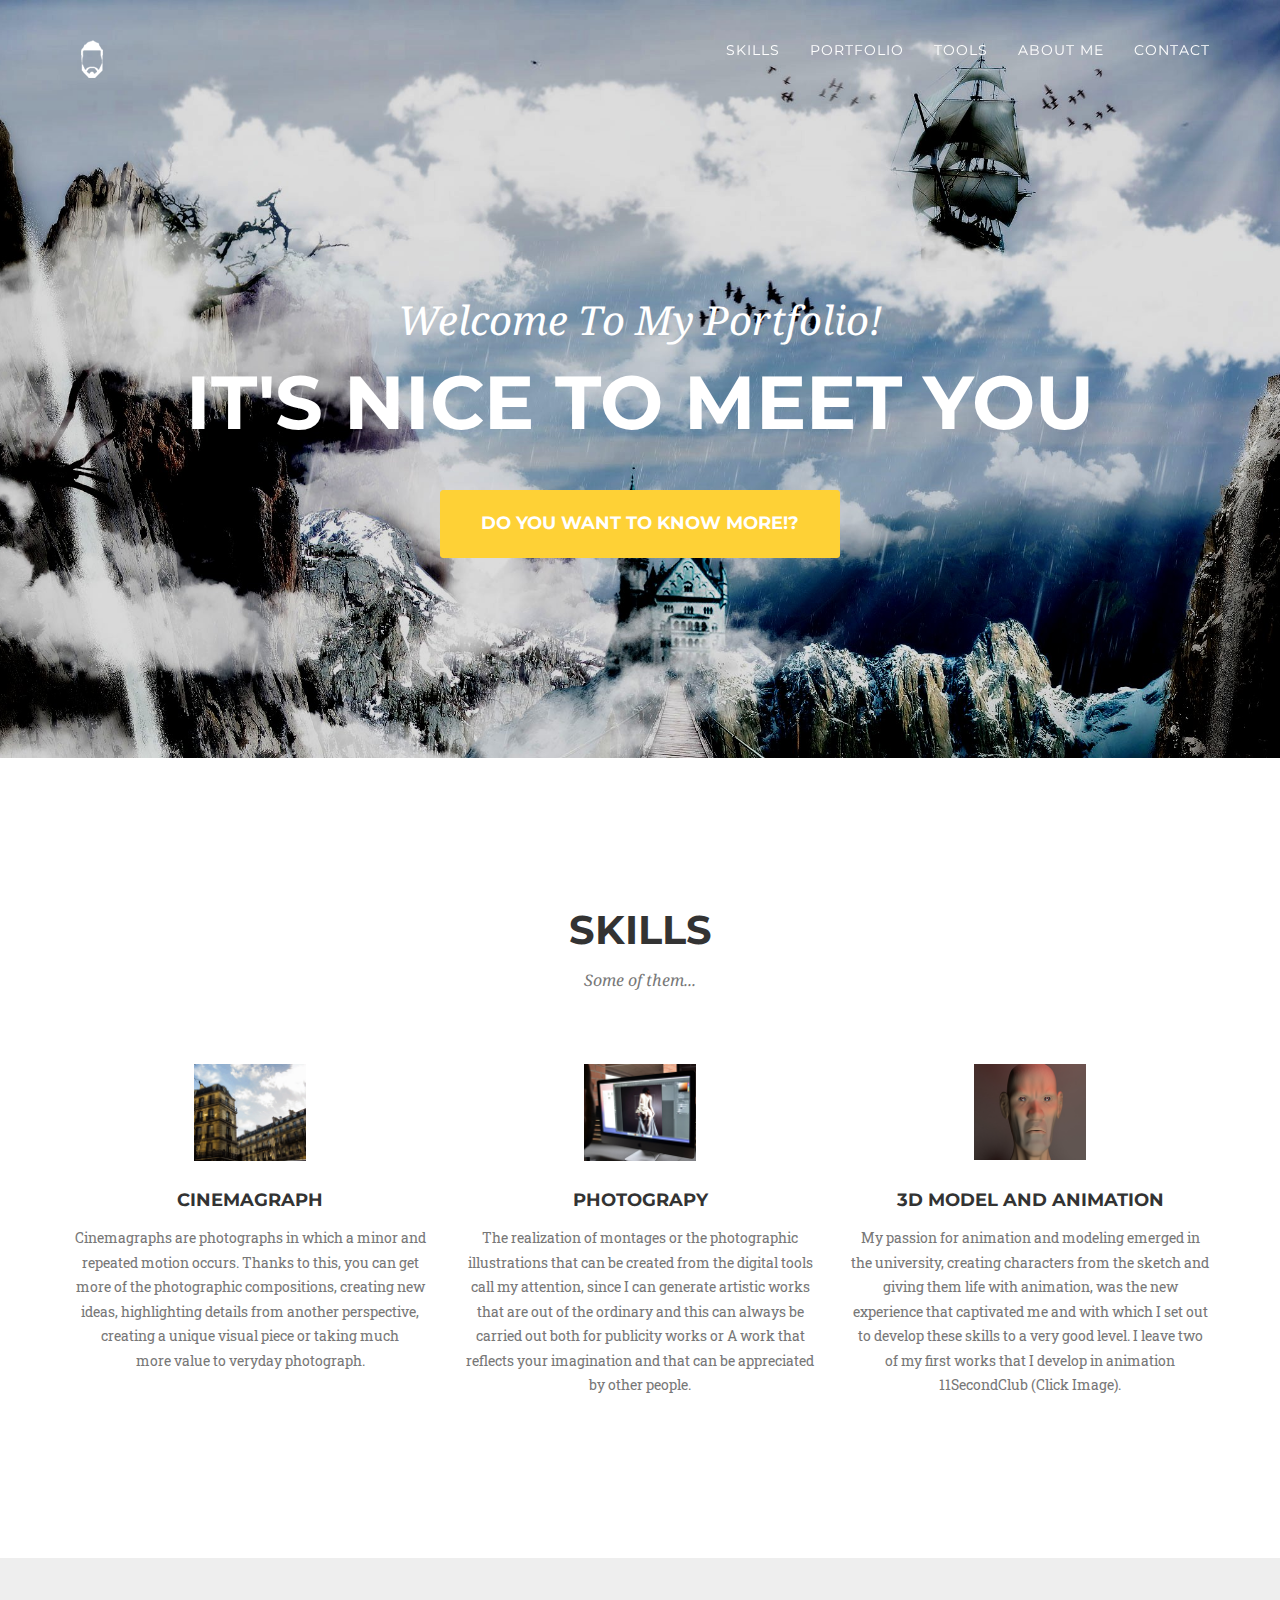
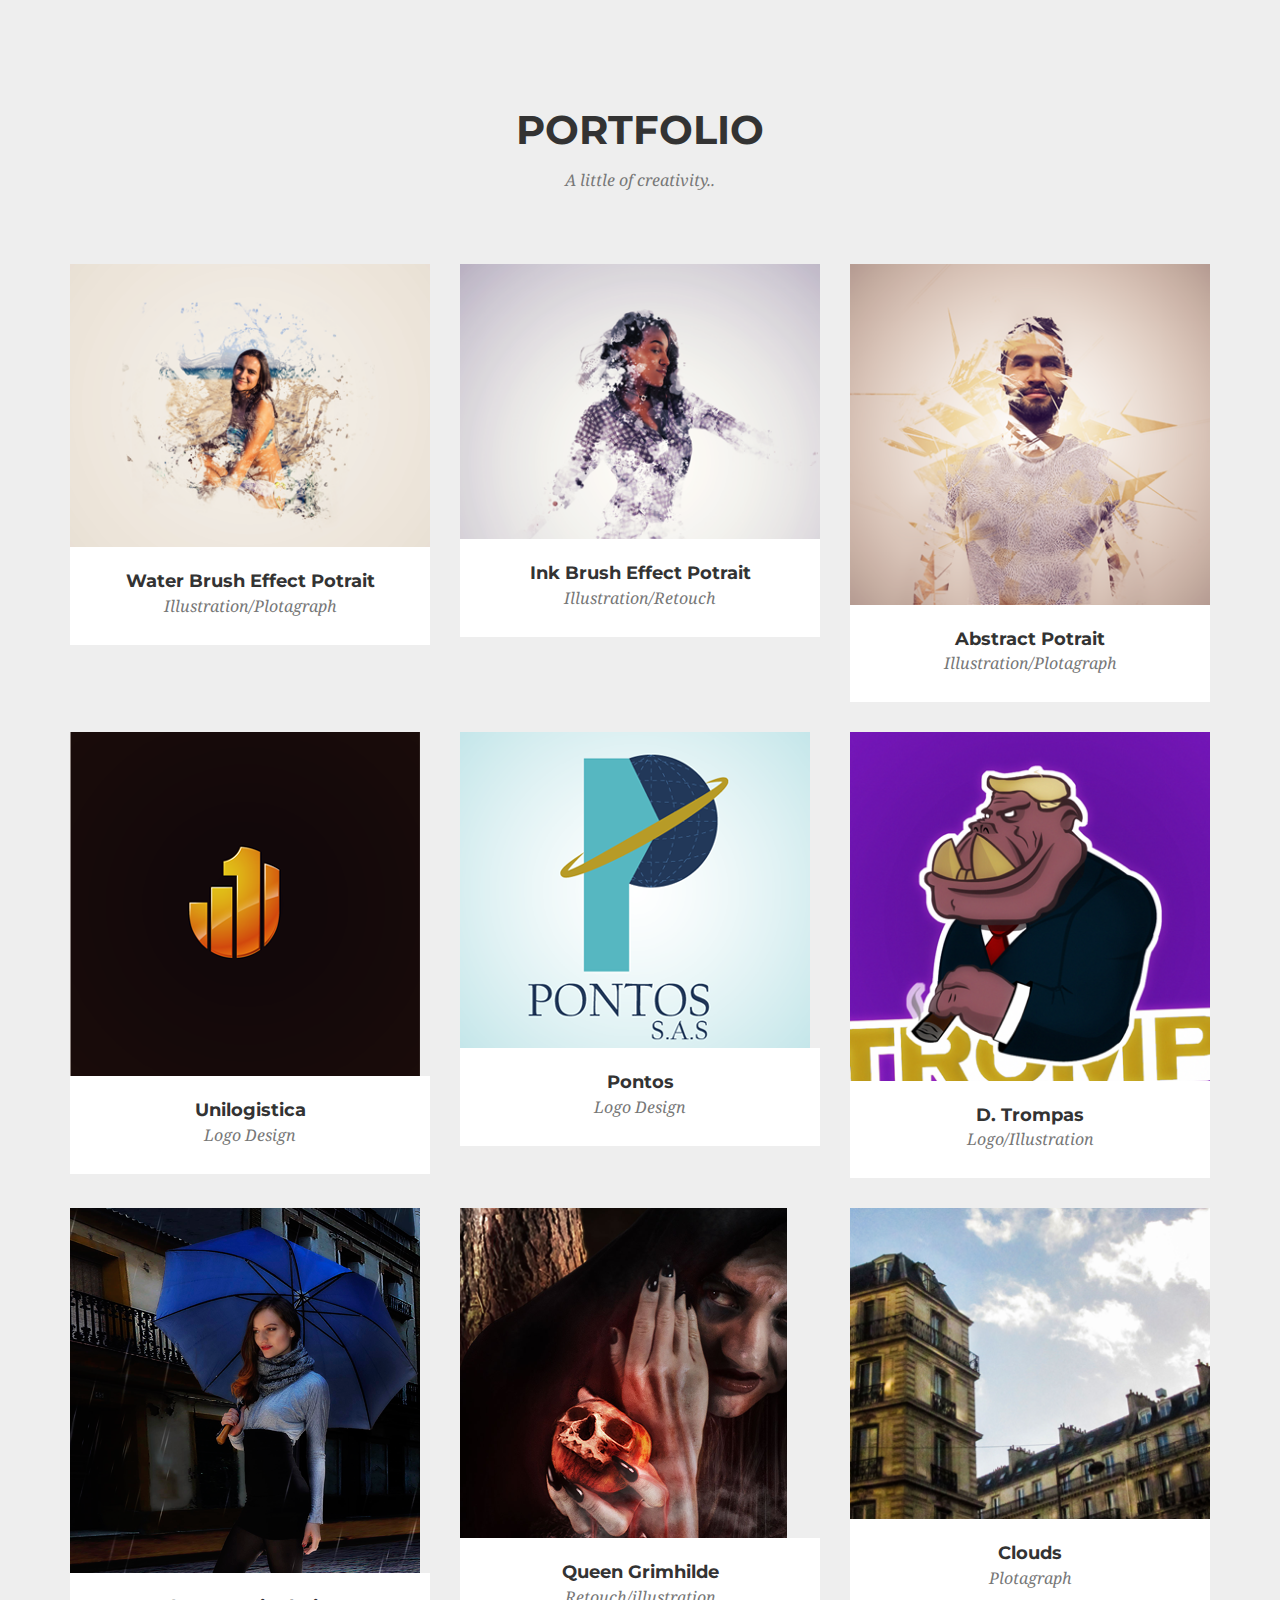
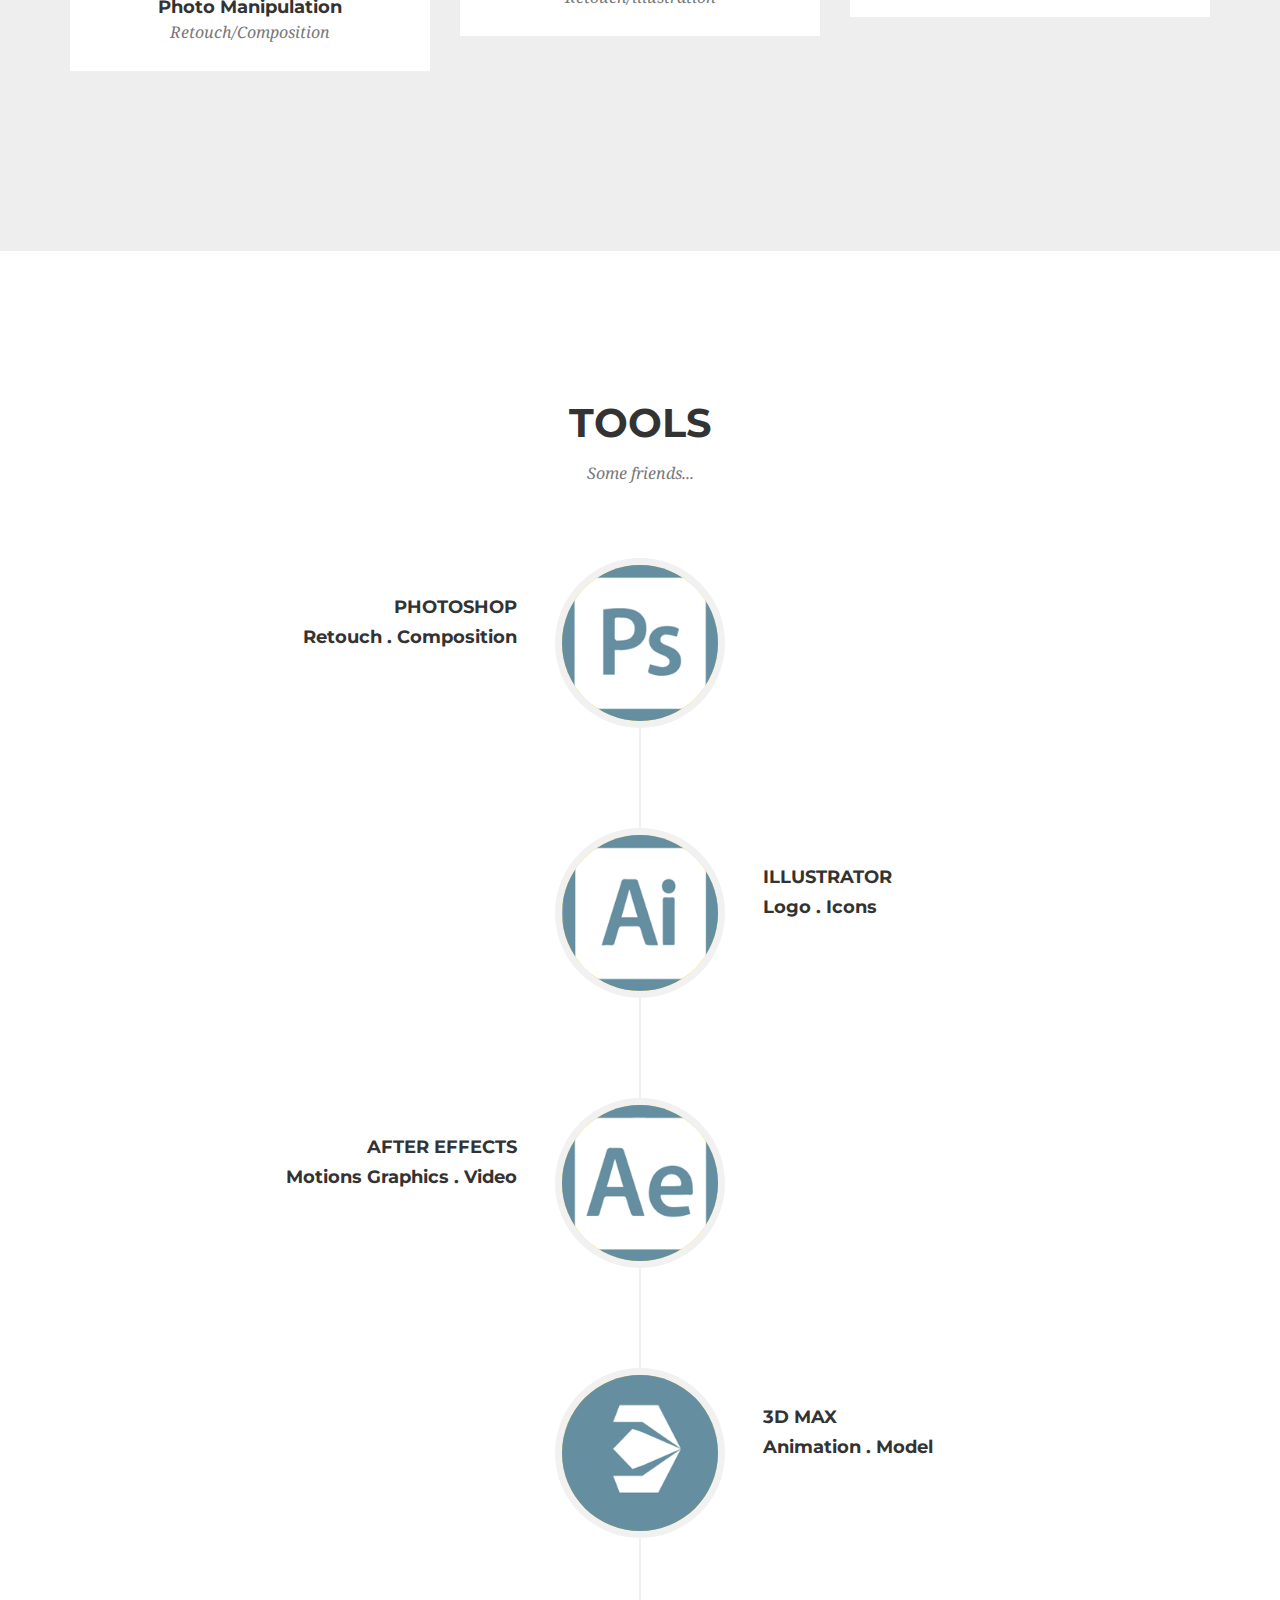
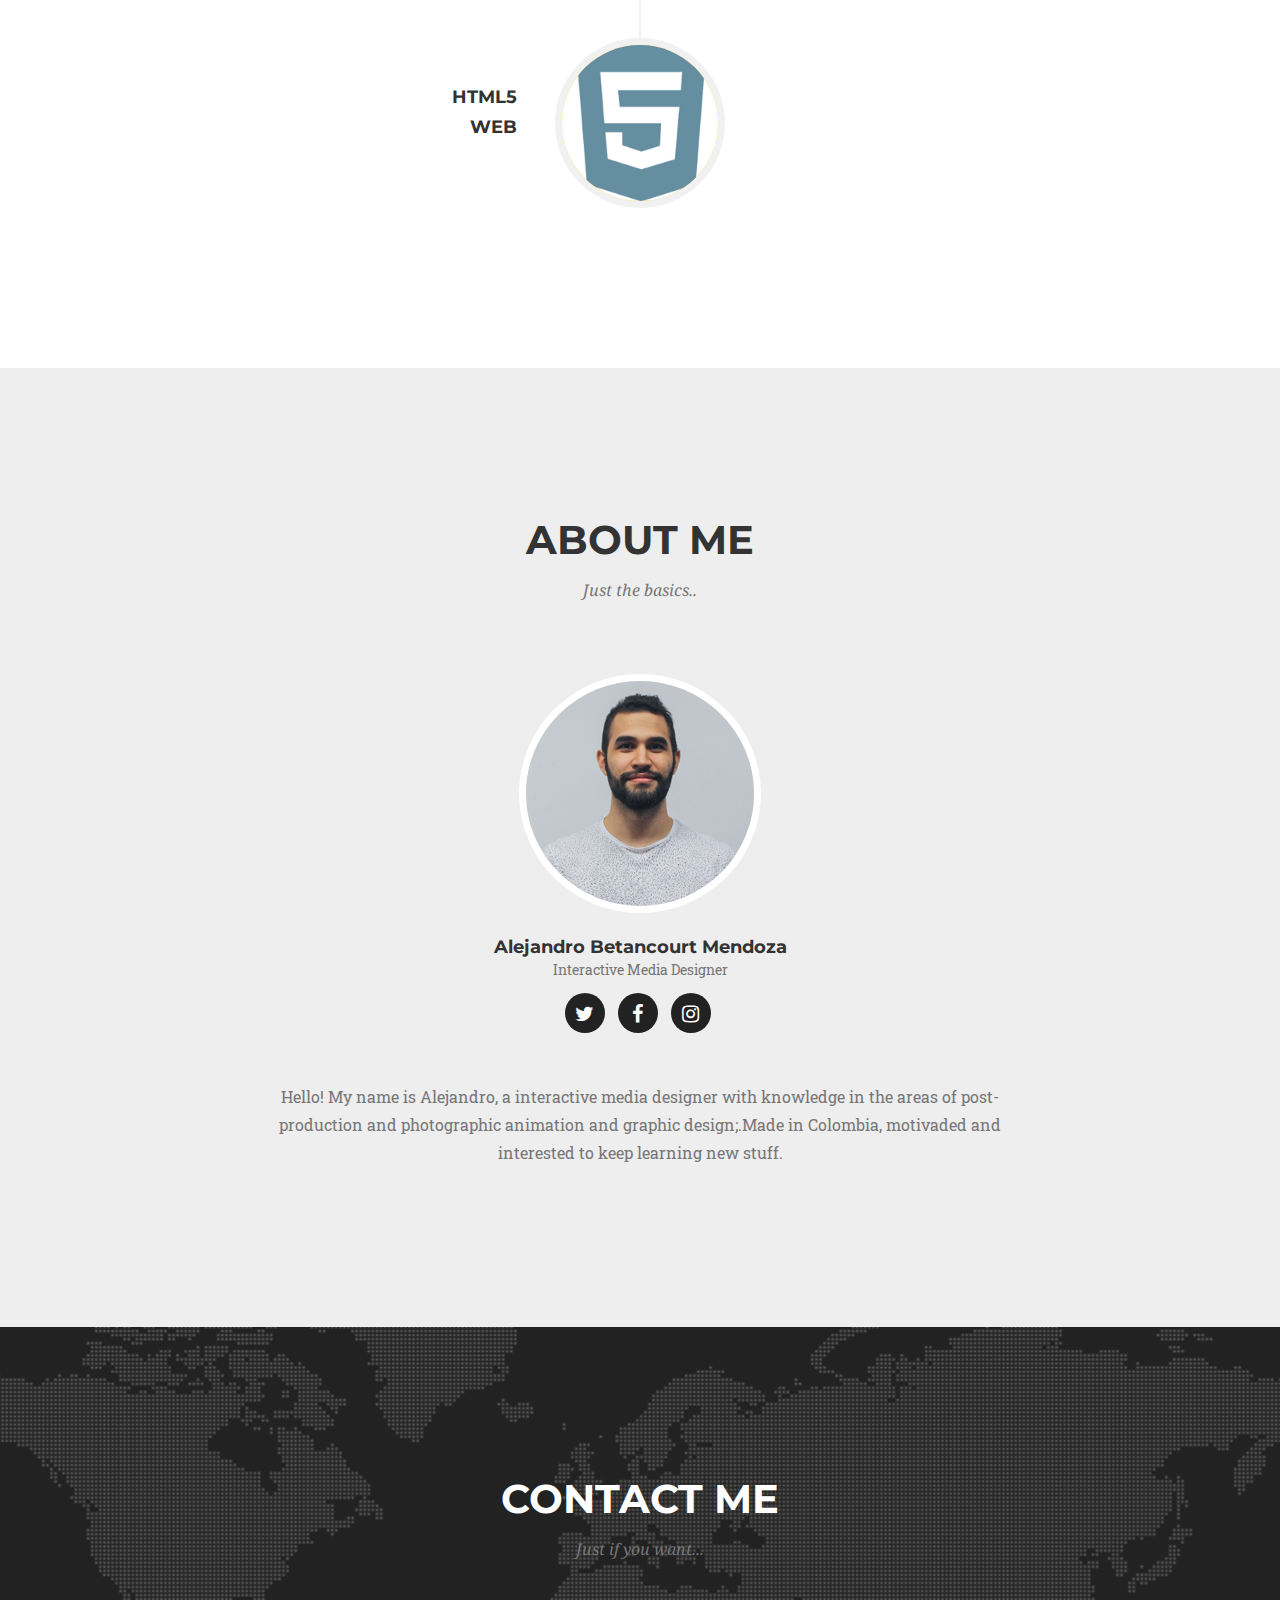
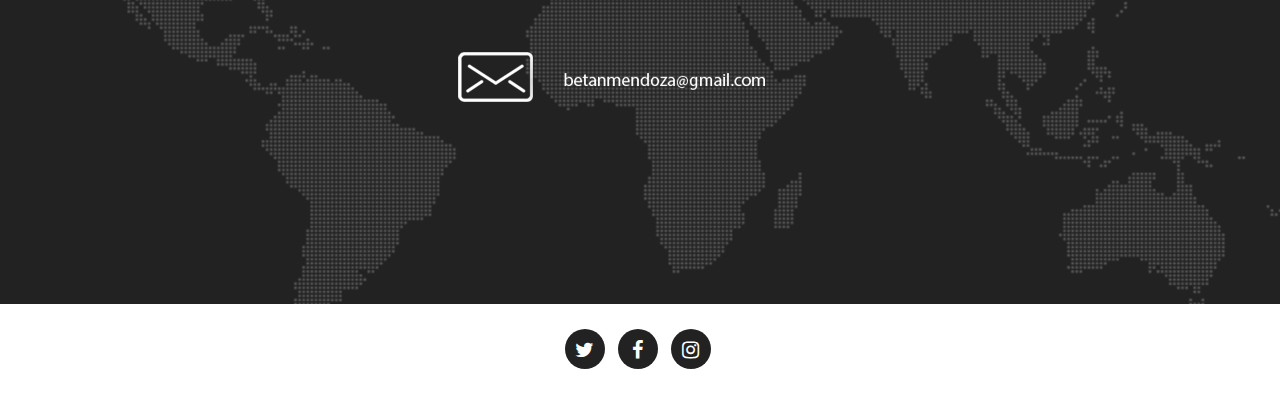
==== commit 2ed9c453: "S" ====
--- a/portafolioBeto/index.html
+++ b/portafolioBeto/index.html
@@ -392,7 +392,7 @@
             <div class="row">
                 <div class="col-lg-8 col-lg-offset-2 text-center">
                     <p class="large text-muted">Hello!
-My name is Alejandro, i am a interactive media designer with knowledge in the areas of post- production and photographic animation and graphic design;.Made in Colombia, motivaded 
+My name is Alejandro, a interactive media designer with knowledge in the areas of post- production and photographic animation and graphic design;.Made in Colombia, motivaded 
 and interested to keep learning new stuff.</p>
                 </div>
             </div>
@@ -699,7 +699,7 @@
                                 <p class="item-intro text-muted">Retouch/Illustrator.</p>
                                 <img class="img-responsive img-centered" src="img/portfolio/posible.jpg" alt="">
                                             
-                                <p>Personal project shot at the studio using a model and the makeup with texture in photoshop o create the Queen Grimhilde.</p>
+                                <p>Personal project shot at the studio using a model and the makeup with texture in photoshop to create the Queen Grimhilde.</p>
                                 <br>
                                 </br>
                                           
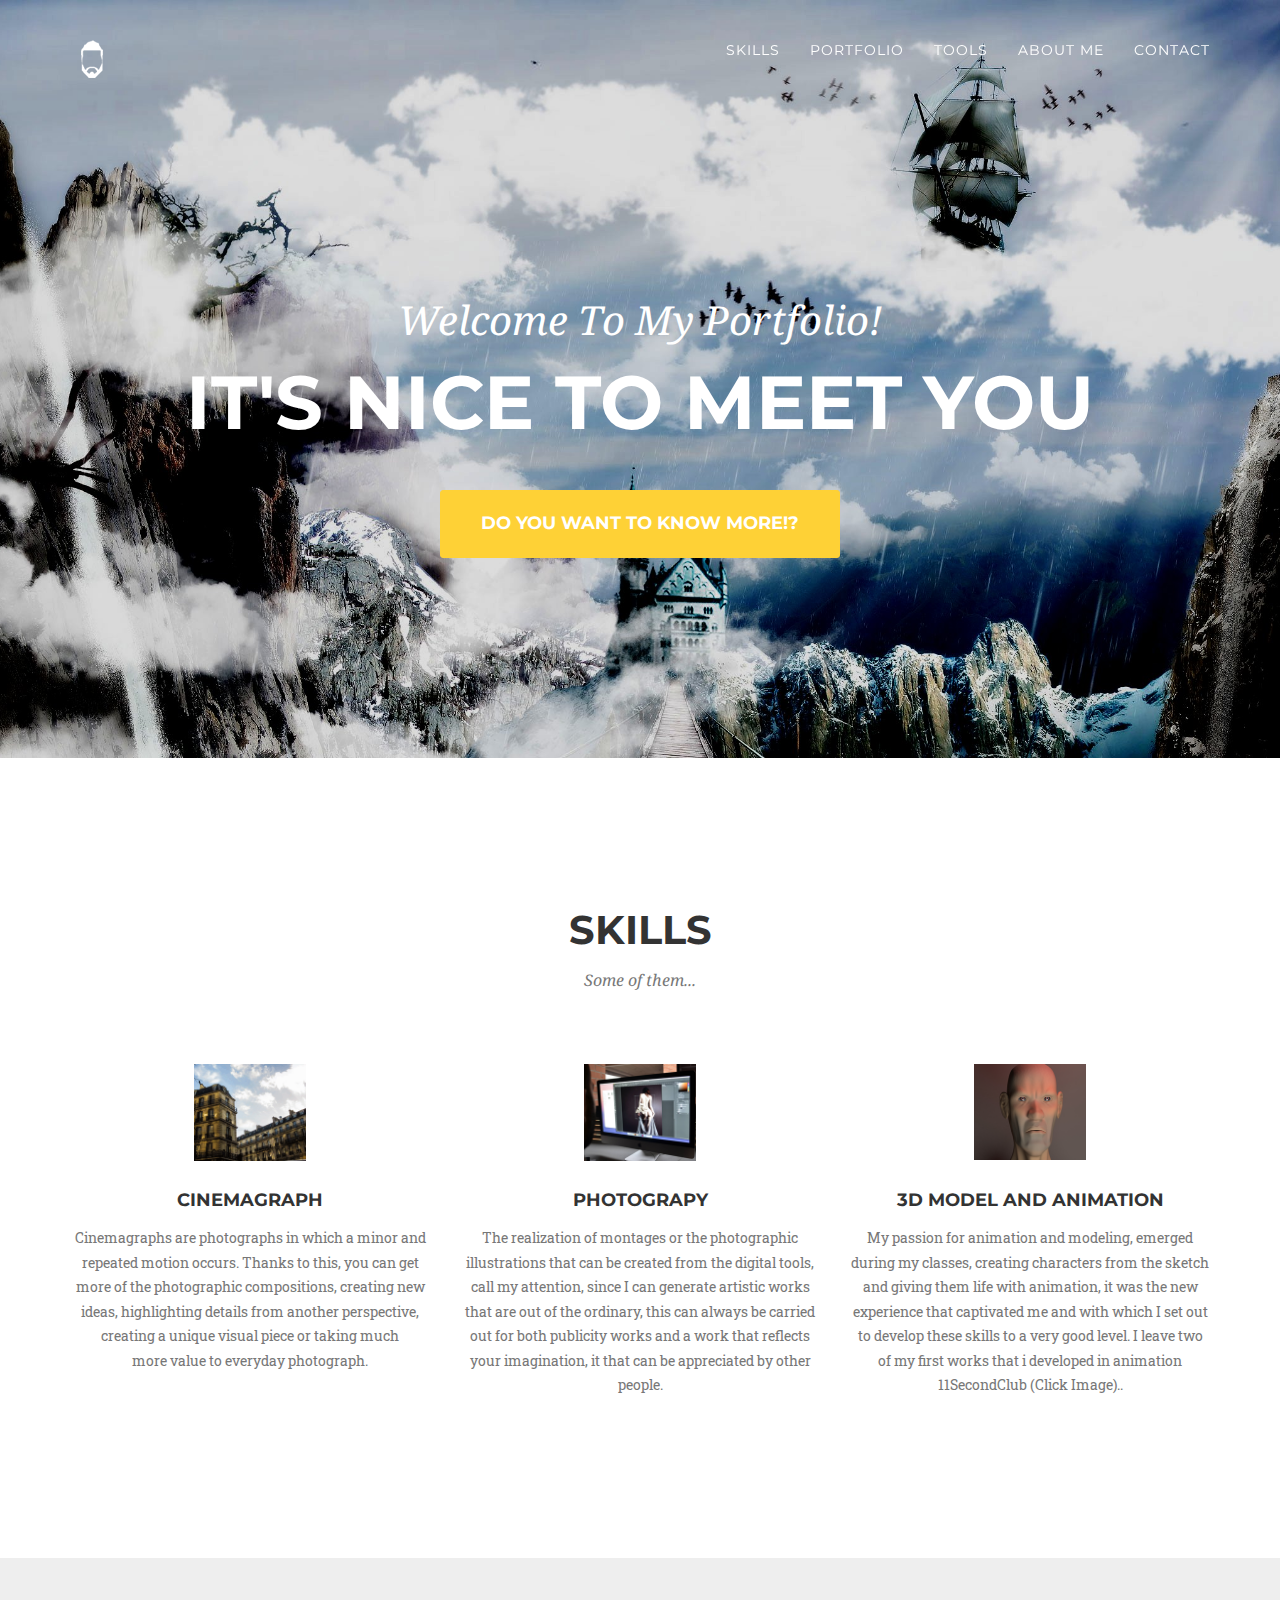
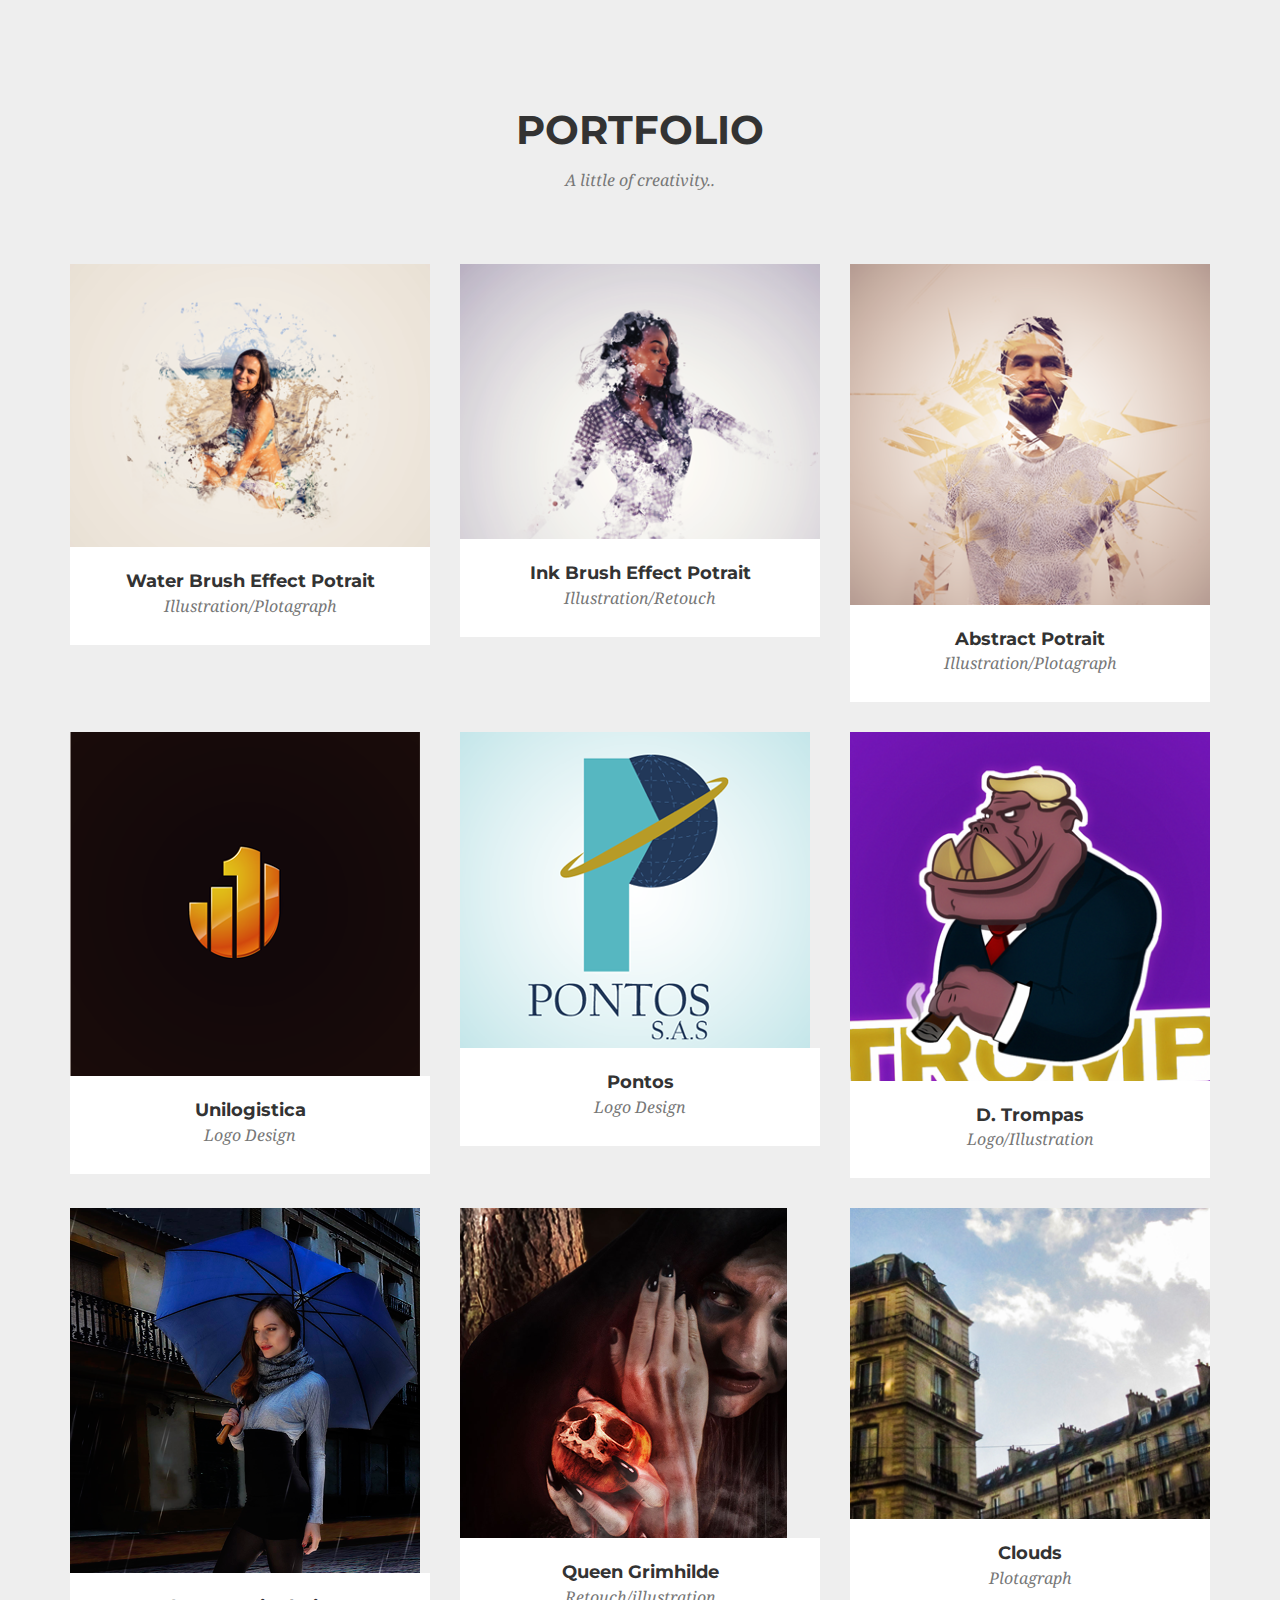
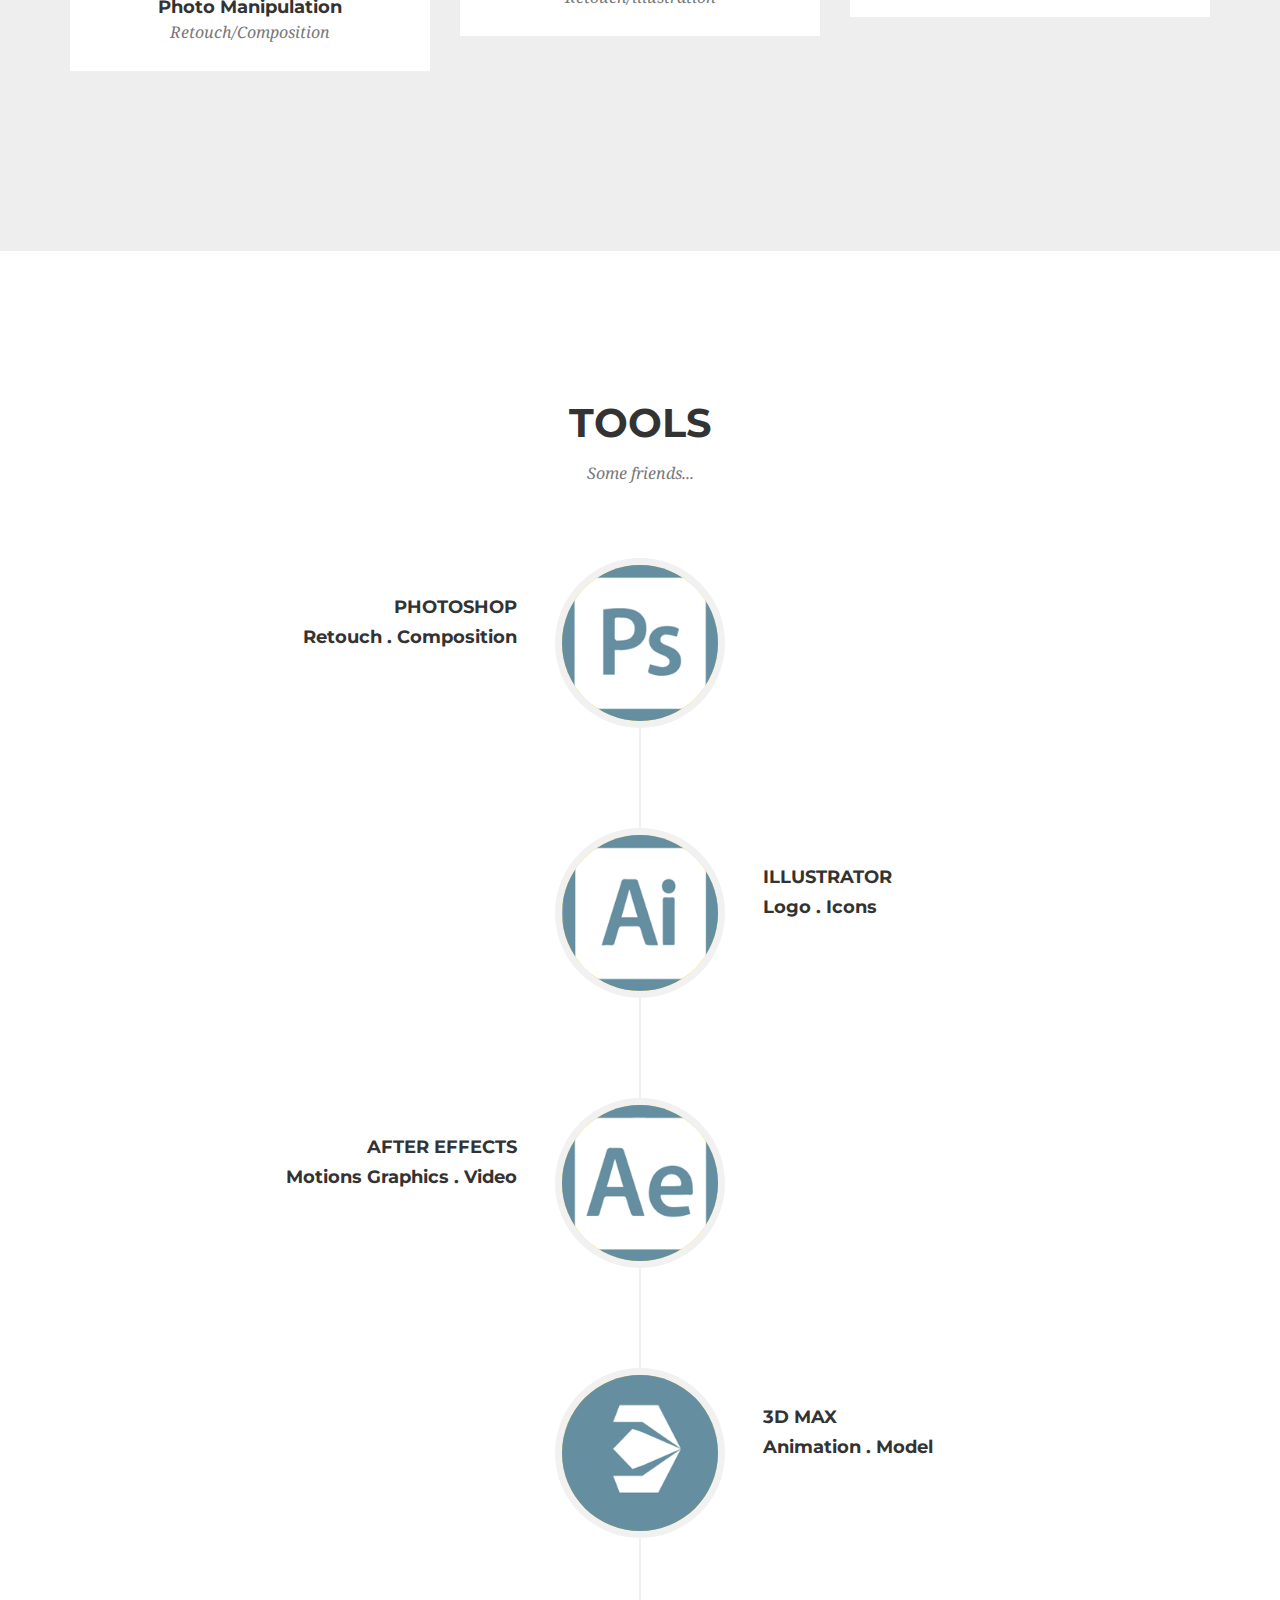
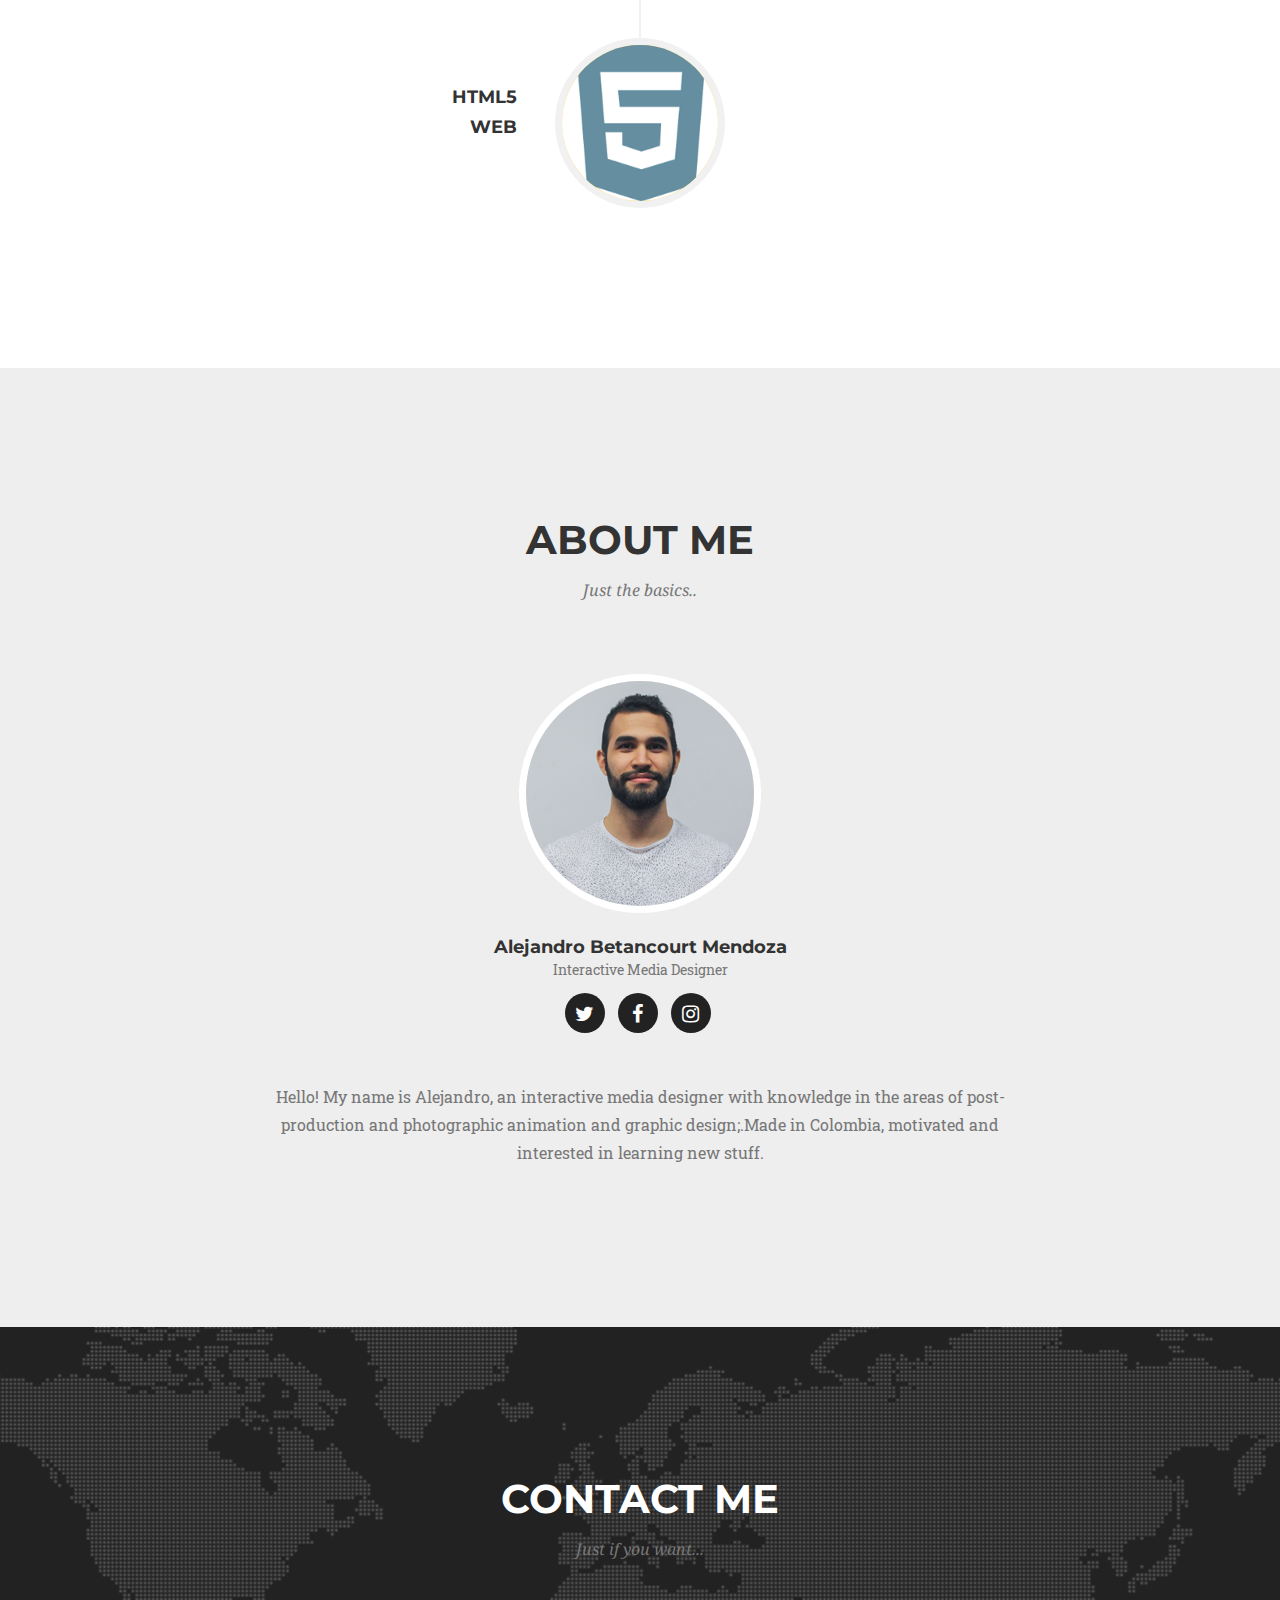
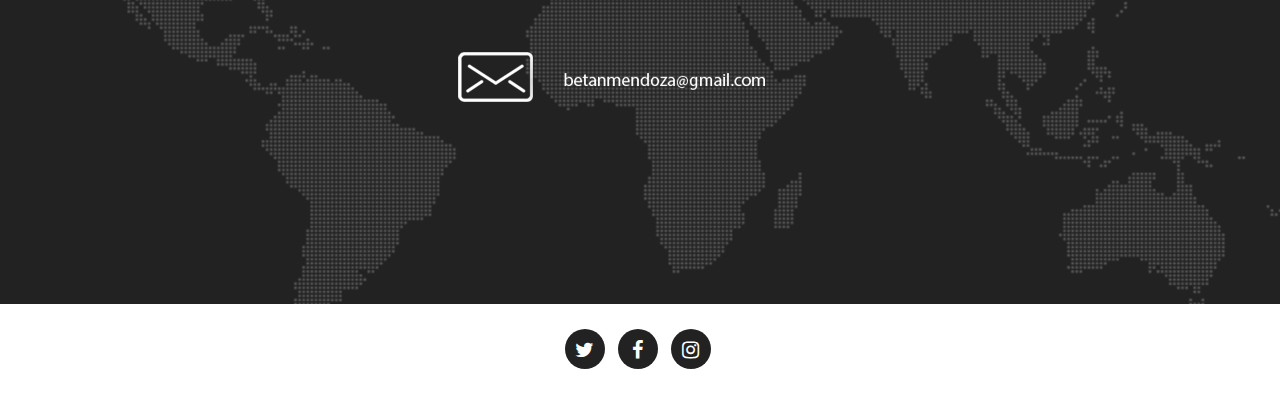
==== commit cec37f5b: "New" ====
--- a/portafolioBeto/index.html
+++ b/portafolioBeto/index.html
@@ -102,14 +102,14 @@
                     </span>
                     <h4 class="service-heading">CINEMAGRAPH</h4>
                     <p class="text-muted">Cinemagraphs are photographs in which a minor and repeated motion occurs. Thanks to this, you can get more of the photographic compositions, creating new ideas, highlighting details from another perspective, creating a unique visual piece or taking much <br>more
-value to veryday photograph.</p>
+value to everyday photograph.</p>
                 </div>
                 <div class="col-md-4">
                     <span class="fa-stack fa-4x">
                         <img src="img/subir2.png" class="img-responsive" alt="">
                     </span>
                     <h4 class="service-heading">PHOTOGRAPY</h4>
-                    <p class="text-muted">The realization of montages or the photographic illustrations that can be created from the digital tools call my attention, since I can generate artistic works that are out of the ordinary and this can always be carried out both for publicity works or A work that reflects your imagination and that can be appreciated by other people.</p>
+                    <p class="text-muted">The realization of montages or the photographic illustrations that can be created from the digital tools, call my attention, since I can generate artistic works that are out of the ordinary,  this can always be carried out  for both publicity works and a work that reflects your imagination, it that can be appreciated by other people.</p>
                 </div>
                 <div class="col-md-4">
 
@@ -120,7 +120,7 @@
                     </span>
                   
                     <h4 class="service-heading">3D MODEL AND ANIMATION</h4>
-                    <p class="text-muted">My passion for animation and modeling emerged in the university, creating characters from the sketch and giving them life with animation, was the new experience that captivated me and with which I set out to develop these skills to a very good level. I leave two of my first works that I develop in animation 11SecondClub (Click Image).</p>
+                    <p class="text-muted">My passion for animation and modeling,  emerged during my classes, creating characters from the sketch and giving them life with animation, it was the new experience that captivated me and with which I set out to develop these skills to a very good level. I leave two of my first works that i developed in animation 11SecondClub (Click Image)..</p>
                 </div>
             </div>
         </div>
@@ -392,8 +392,8 @@
             <div class="row">
                 <div class="col-lg-8 col-lg-offset-2 text-center">
                     <p class="large text-muted">Hello!
-My name is Alejandro, a interactive media designer with knowledge in the areas of post- production and photographic animation and graphic design;.Made in Colombia, motivaded 
-and interested to keep learning new stuff.</p>
+My name is Alejandro, an interactive media designer with knowledge in the areas of post- production and photographic animation and graphic design;.Made in Colombia, motivated 
+and interested in learning new stuff.</p>
                 </div>
             </div>
         </div>
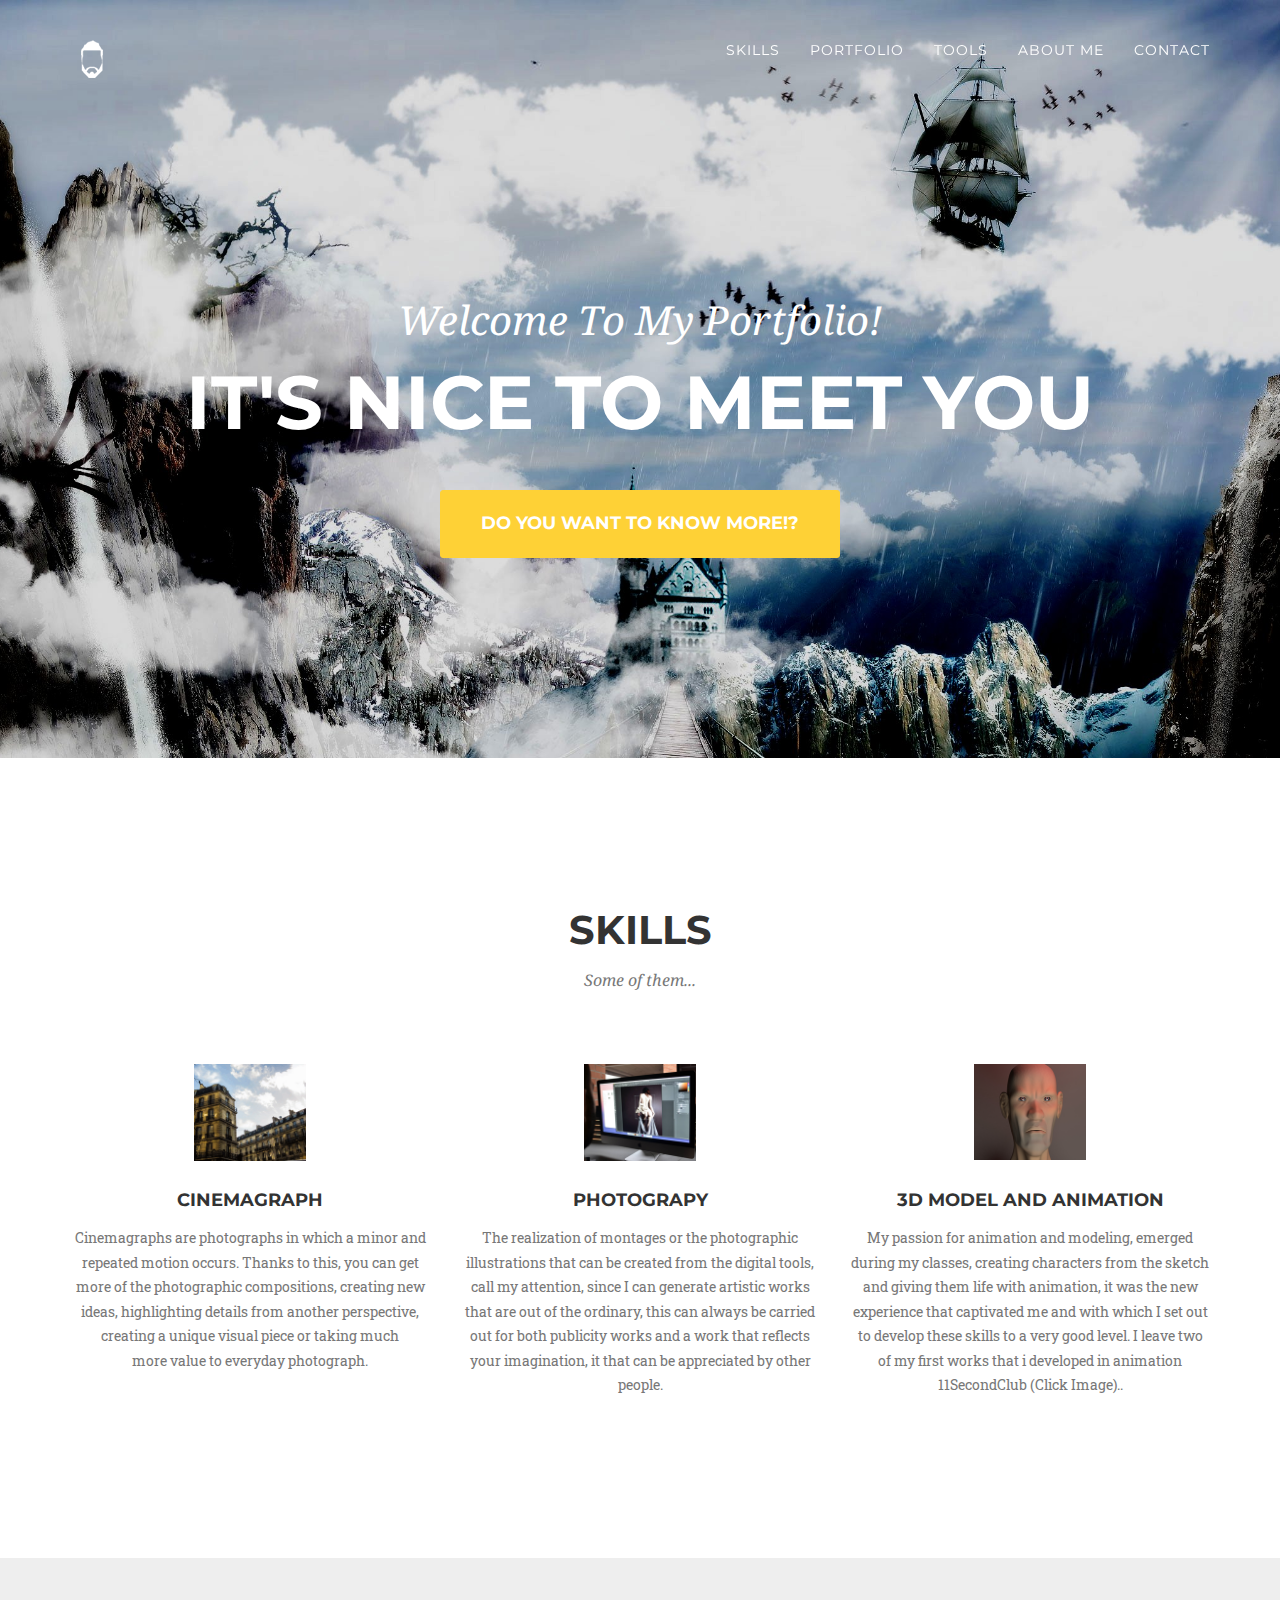
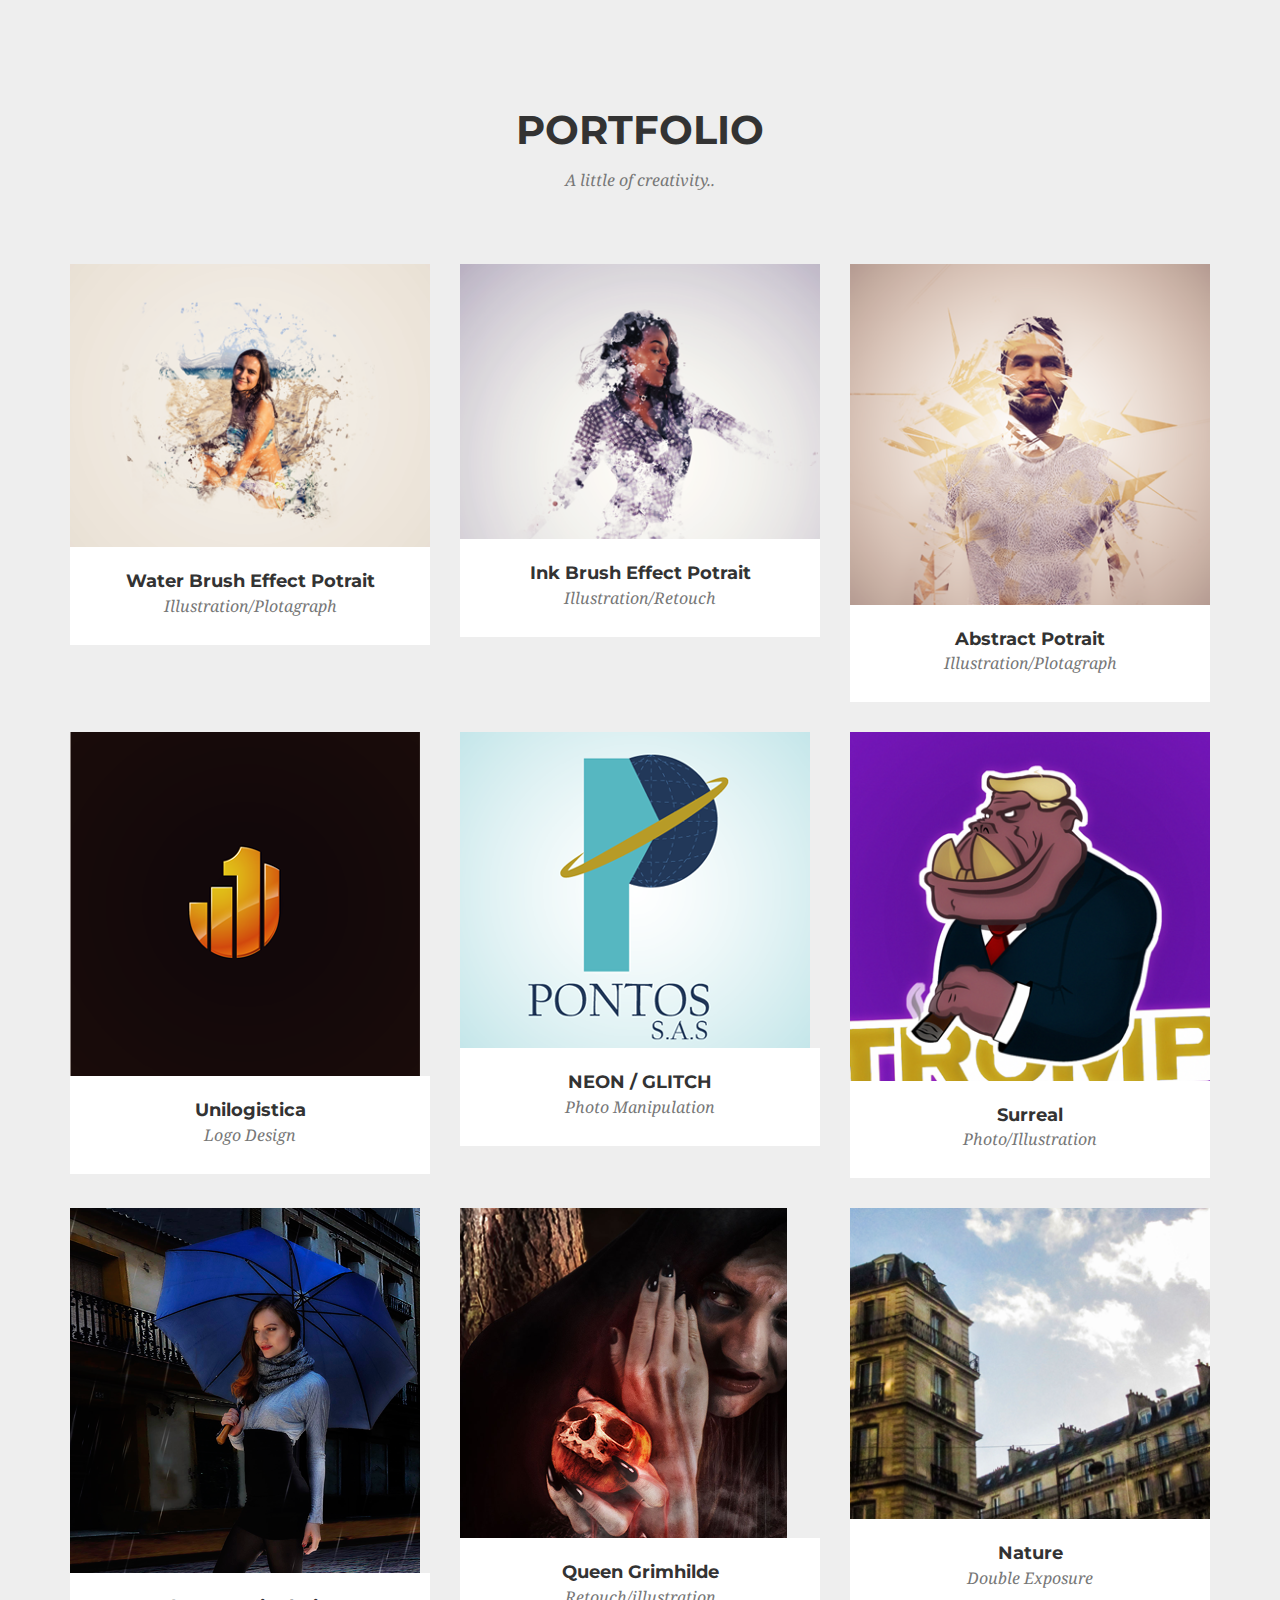
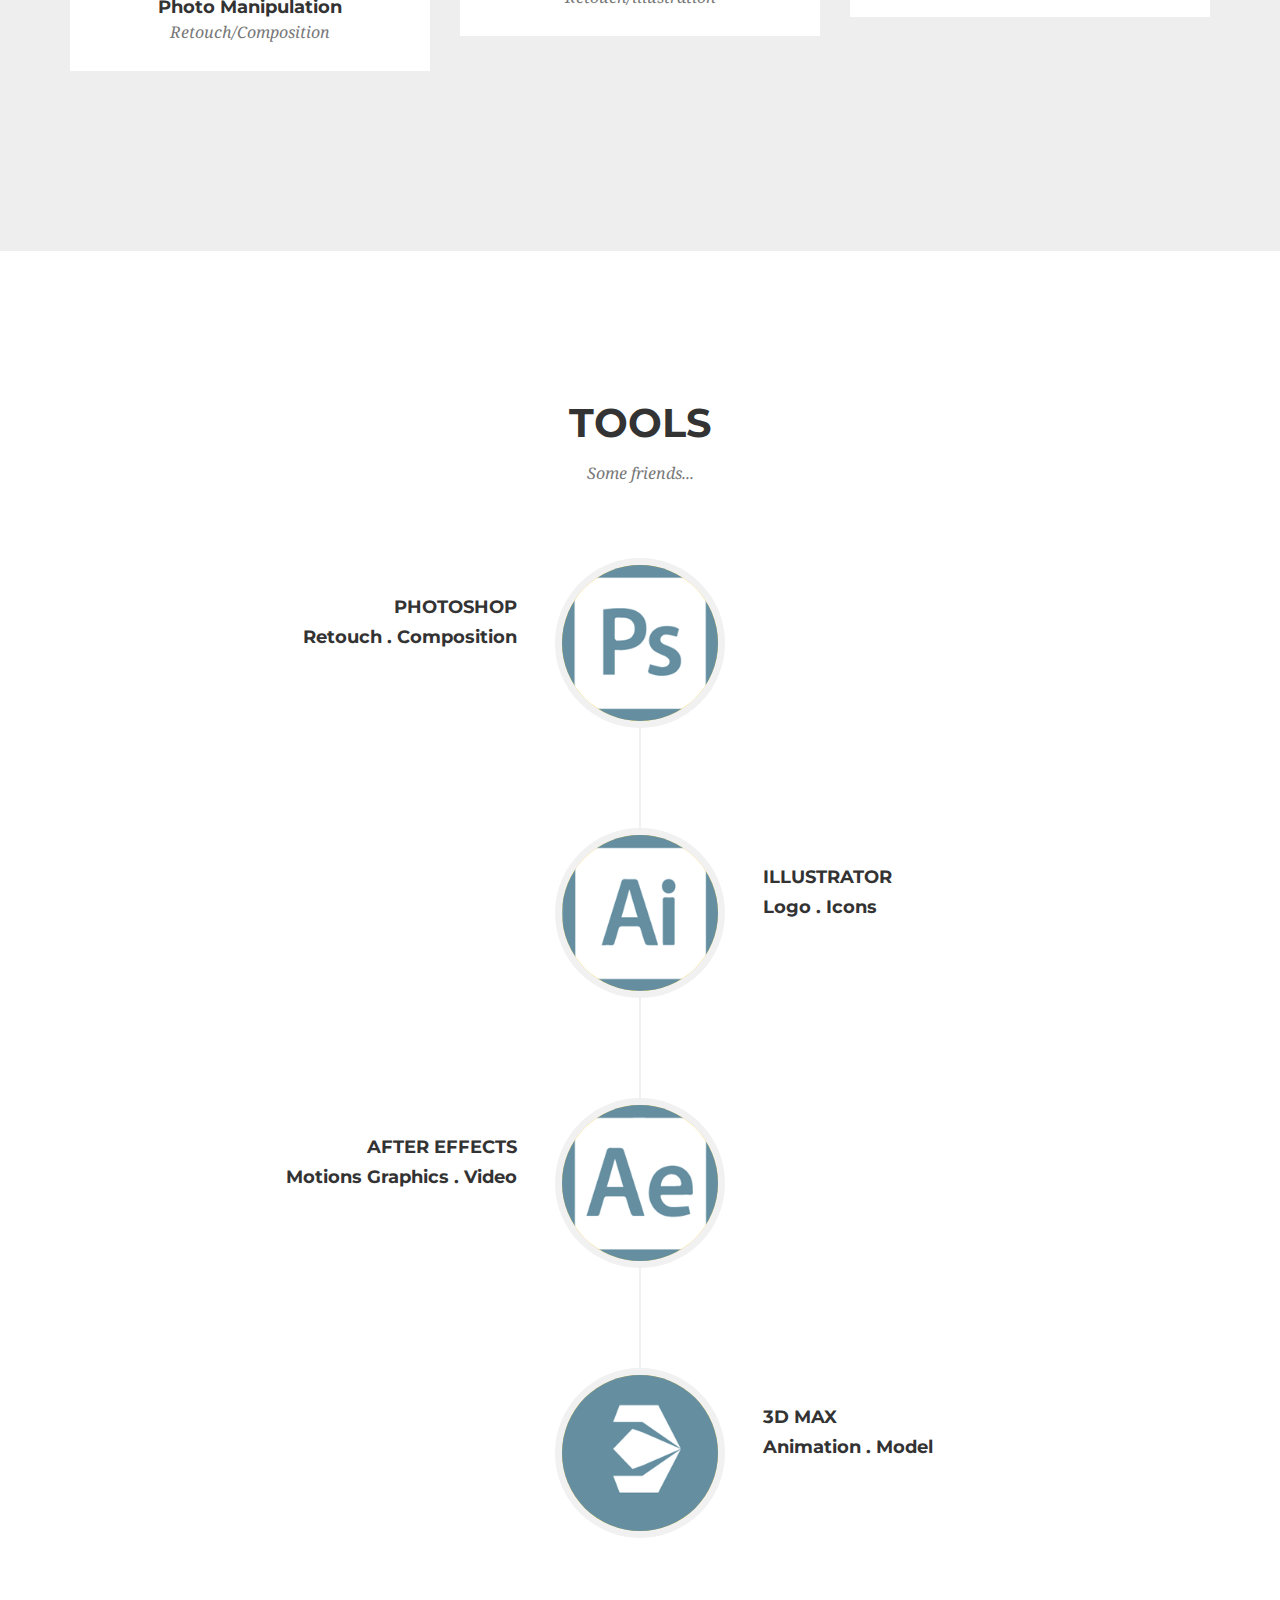
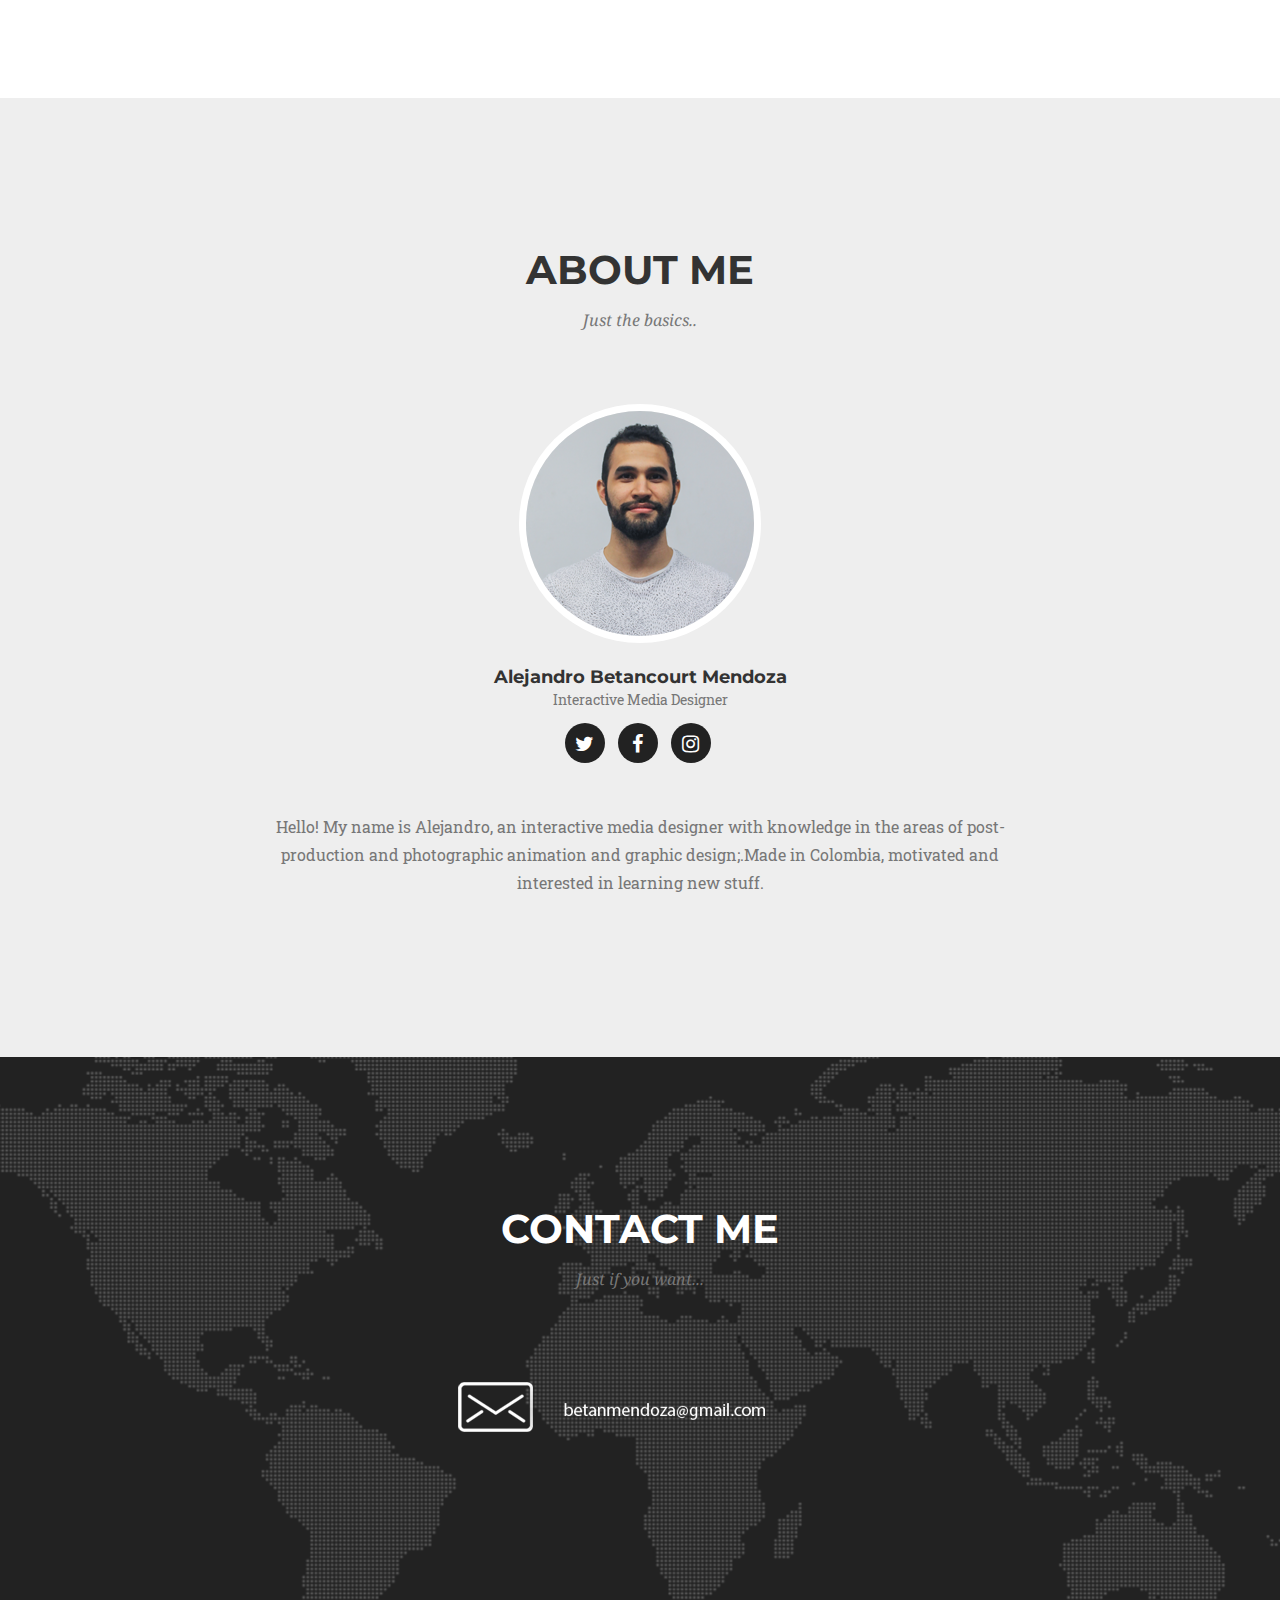
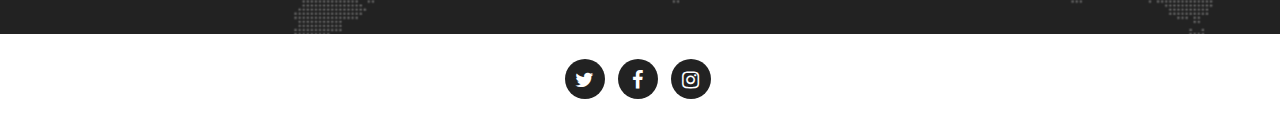
==== commit 3a20696f: "1" ====
--- a/portafolioBeto/index.html
+++ b/portafolioBeto/index.html
@@ -202,8 +202,8 @@
                         <img src="img/portfolio/logo2.png" class="img-responsive" alt="">
                     </a>
                     <div class="portfolio-caption">
-                        <h4>Pontos</h4>
-                        <p class="text-muted">Logo Design</p>
+                        <h4>NEON / GLITCH</h4>
+                        <p class="text-muted">Photo Manipulation</p>
                     </div>
                 </div>
                 <div class="col-md-4 col-sm-6 portfolio-item">
@@ -216,8 +216,8 @@
                         <img src="img/portfolio/port66.png" class="img-responsive" alt="">
                     </a>
                     <div class="portfolio-caption">
-                        <h4>D. Trompas</h4>
-                        <p class="text-muted">Logo/Illustration</p>
+                        <h4>Surreal</h4>
+                        <p class="text-muted">Photo/Illustration</p>
                     </div>
                 </div>
                 <div class="col-md-4 col-sm-6 portfolio-item">
@@ -258,8 +258,8 @@
                         <img src="img/portfolio/city.png" class="img-responsive" alt="">
                     </a>
                     <div class="portfolio-caption">
-                        <h4>Clouds</h4>
-                        <p class="text-muted">Plotagraph</p>
+                        <h4>Nature</h4>
+                        <p class="text-muted">Double Exposure</p>
                     </div>
                 </div>
 
@@ -331,21 +331,7 @@
                                
                             </div>
                         </li>
-                        <li class="timeline-image">
-                             <div class="timeline-image">
-                                <img class="img-circle img-responsive" src="img/about/fact5.png" alt="">
-                            </div>
-                            <div class="timeline-panel">
-                                <div class="timeline-heading">
-                               
-                                </div>
-                                <br></br>
-
-                                <div class="timeline-body">
-                                       <h4>HTML5</h4>
-                                    <h4 class="subheading">Web</h4> 
-                                </div>
-                            </div>
+                       
                         </li>
                     </ul>
                 </div>
@@ -378,7 +364,7 @@
                             </li>
                             <li><a href="https://www.facebook.com/alejandro.betancourt.906" target="blank" ><i class="fa fa-facebook"></i></a>
                             </li>
-                            <li><a href="https://www.instagram.com/yosoybeto_/" target="blank"><i class="fa fa-instagram"></i></a>
+                            <li><a href="https://www.instagram.com/yosoybeto.png/" target="blank"><i class="fa fa-instagram"></i></a>
                             </li>
                         </ul>
                     </div>
@@ -606,16 +592,16 @@
                         <div class="col-lg-8 col-lg-offset-2">
                             <div class="modal-body">
                                 <!-- Project Details Go Here -->
-                                <h2>Pontos</h2>
-                                <p class="item-intro text-muted">Logo Design.</p>
-                                <img class="img-responsive img-centered" src="img/pontos.png" alt="">
-                            
-                                <p>Pontos is a Colombian marketer of inputs and products for the manufacture of agricultural equipment.
+                                <h2>NEON GLITCH</h2>
+                                <p class="item-intro text-muted">Photo Manipulation</p>
+                                <img class="img-responsive img-centered" src="img/portfolio/glitch.png" alt="">
+                                <img class="img-responsive img-centered" src="img/portfolio/gg2.png" alt="">
+                               
                                 <br>
                                 </br>
  
-Pontos, in Greek mythology, was the God of the sea and refers to immensity. To what in the company is reflected as it can reach the whole world.</p>
-     <img class="img-responsive img-centered" src="img/ponto.png" alt="">
+
+    
                                 <button type="button" class="btn btn-primary" data-dismiss="modal"><i class="fa fa-times"></i> Close Project</button>
                             </div>
                         </div>
@@ -640,11 +626,14 @@
                         <div class="col-lg-8 col-lg-offset-2">
                             <div class="modal-body">
                                 <!-- Project Details Go Here -->
-                                <h2>D. Trompa</h2>
-                                <p class="item-intro text-muted">Logo/Illustration.</p>
+                                <h2>Surreal</h2>
+                                <p class="item-intro text-muted">Photo/Illustration.</p>
                                 <img class="img-responsive img-centered" src="img/portfolio/port6.png" alt="">
-                                <img class="img-responsive img-centered" src="img/portfolio/ports.jpg" alt="">
-                                <p>Any resemblance to reality is coincidence...</p>
+                                <img class="img-responsive img-centered" src="img/portfolio/valera.png" alt="">
+                                <img class="img-responsive img-centered" src="img/portfolio/VanePintura.png" alt="">
+                                <img class="img-responsive img-centered" src="img/portfolio/LauFuego.png" alt="">
+                                 <img class="img-responsive img-centered" src="img/portfolio/tatia.png" alt="">
+                                  <img class="img-responsive img-centered" src="img/portfolio/aaa.png" alt="">
                                 <button type="button" class="btn btn-primary" data-dismiss="modal"><i class="fa fa-times"></i> Close Project</button>
                             </div>
                         </div>
@@ -728,11 +717,15 @@
                         <div class="col-lg-8 col-lg-offset-2">
                             <div class="modal-body">
                                 <!-- Project Details Go Here -->
-                                <h2>Clouds</h2>
-                                <p class="item-intro text-muted">Plotagraph.</p>
+                                <h2>Nature</h2>
+                                <p class="item-intro text-muted">Double Exposure.</p>
                                 <img class="img-responsive img-centered" src="img/portfolio/normalcity.jpg" alt="">
-                                <img class="img-responsive img-centered" src="img/portfolio/city.gif" alt="">
-                                <p>From my personal gallery, a regular photo that i take and put some life on it</p>
+                             <img class="img-responsive img-centered" src="img/portfolio/Luflores.png" alt="">
+                              <img class="img-responsive img-centered" src="img/portfolio/VaneCueva.png" alt="">
+                                <img class="img-responsive img-centered" src="img/portfolio/primera.jpg" alt="">
+                                <img class="img-responsive img-centered" src="img/portfolio/segunda.jpg" alt="">
+                                
+
                                 <button type="button" class="btn btn-primary" data-dismiss="modal"><i class="fa fa-times"></i> Close Project</button>
                             </div>
                         </div>
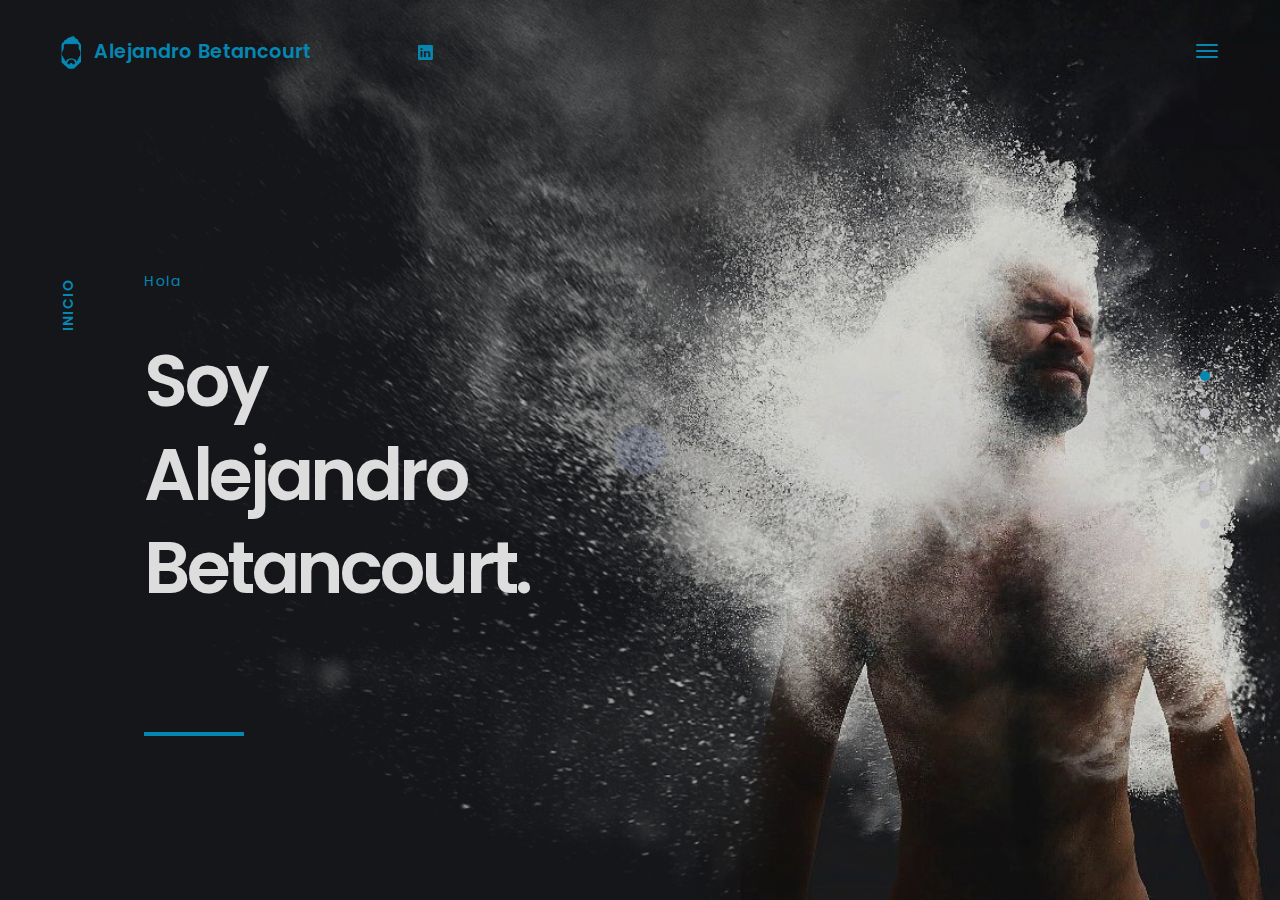
==== commit 1defc5a1: "1" ====
--- a/portafolioBeto/index.html
+++ b/portafolioBeto/index.html
@@ -1,755 +1,631 @@
-<!DOCTYPE html>
+<!DOCTYPE HTML>
 <html lang="en">
-
 <head>
-
-    <meta charset="utf-8">
-    <meta http-equiv="X-UA-Compatible" content="IE=edge">
-    <meta name="viewport" content="width=device-width, initial-scale=1">
-    <meta name="description" content="">
-    <meta name="author" content="">
-
-    <title>Alejandro Betancourt</title>
-
-    <!-- Bootstrap Core CSS -->
-    <link href="vendor/bootstrap/css/bootstrap.min.css" rel="stylesheet">
-
-    <!-- Custom Fonts -->
-    <link href="vendor/font-awesome/css/font-awesome.min.css" rel="stylesheet" type="text/css">
-    <link href="https://fonts.googleapis.com/css?family=Montserrat:400,700" rel="stylesheet" type="text/css">
-    <link href='https://fonts.googleapis.com/css?family=Kaushan+Script' rel='stylesheet' type='text/css'>
-    <link href='https://fonts.googleapis.com/css?family=Droid+Serif:400,700,400italic,700italic' rel='stylesheet' type='text/css'>
-    <link href='https://fonts.googleapis.com/css?family=Roboto+Slab:400,100,300,700' rel='stylesheet' type='text/css'>
-
-    <!-- Theme CSS -->
-    <link href="css/agency.min.css" rel="stylesheet">
-
-    <!-- HTML5 Shim and Respond.js IE8 support of HTML5 elements and media queries -->
-    <!-- WARNING: Respond.js doesn't work if you view the page via file:// -->
-    <!--[if lt IE 9]>
-        <script src="https://oss.maxcdn.com/libs/html5shiv/3.7.0/html5shiv.js" integrity="sha384-0s5Pv64cNZJieYFkXYOTId2HMA2Lfb6q2nAcx2n0RTLUnCAoTTsS0nKEO27XyKcY" crossorigin="anonymous"></script>
-        <script src="https://oss.maxcdn.com/libs/respond.js/1.4.2/respond.min.js" integrity="sha384-ZoaMbDF+4LeFxg6WdScQ9nnR1QC2MIRxA1O9KWEXQwns1G8UNyIEZIQidzb0T1fo" crossorigin="anonymous"></script>
-    <![endif]-->
+<meta charset="utf-8">
+<meta name="viewport" content="width=device-width, initial-scale=1">
+<meta name="description" content="">
+<meta name="author" content="">
+
+<!-- Favicons -->
+<link rel="shortcut icon" href="favicon.png">
+<link rel="apple-touch-icon" href="apple-touch-icon.png">
+<link rel="apple-touch-icon" sizes="72x72" href="apple-touch-icon-72x72.png">
+<link rel="apple-touch-icon" sizes="114x114" href="apple-touch-icon-114x114.png">
+
+<title>Alejandro Betancourt</title> 
+
+<!-- Styles -->
+<link href="css/style.css" rel="stylesheet" media="screen">
 
 </head>
-
-<body id="page-top" class="index">
-
-    <!-- Navigation -->
-    <nav id="mainNav" class="navbar navbar-default navbar-custom navbar-fixed-top">
-        <div class="container">
-            <!-- Brand and toggle get grouped for better mobile display -->
-            <div class="navbar-header page-scroll">
-                <button type="button" class="navbar-toggle" data-toggle="collapse" data-target="#bs-example-navbar-collapse-1">
-                    <span class="sr-only">Toggle navigation</span> Menu <i class="fa fa-bars"></i>
-                </button>
-                <a class="navbar-brand page-scroll" href="#page-top"> <img src="img/logo.png" class="img-responsive" alt=""></a>
-            </div>
-
-            <!-- Collect the nav links, forms, and other content for toggling -->
-            <div class="collapse navbar-collapse" id="bs-example-navbar-collapse-1">
-                <ul class="nav navbar-nav navbar-right">
-                    <li class="hidden">
-                        <a href="#page-top"></a>
-                    </li>
-                    <li>
-                        <a class="page-scroll" href="#services">Skills</a>
-                    </li>
-                    <li>
-                        <a class="page-scroll" href="#portfolio">Portfolio</a>
-                    </li>
-                    <li>
-                        <a class="page-scroll" href="#about">Tools</a>
-                    </li>
-                    <li>
-                        <a class="page-scroll" href="#team">About Me</a>
-                    </li>
-                    <li>
-                        <a class="page-scroll" href="#contact">Contact</a>
-                    </li>
-                </ul>
-            </div>
-            <!-- /.navbar-collapse -->
-        </div>
-        <!-- /.container-fluid -->
-    </nav>
-
-    <!-- Header -->
-    <header>
-        <div class="container">
-            <div class="intro-text">
-                <div class="intro-lead-in">Welcome To My Portfolio!</div>
-                <div class="intro-heading">It's Nice To Meet You</div>
-                <a href="#services" class="page-scroll btn btn-xl">Do You Want To Know More!?</a>
-            </div>
-        </div>
+<body class="body-full-page">
+    
+    <div class="loader"><div class="spinner"><div class="double-bounce1"></div><div class="double-bounce2"></div></div></div>
+
+    <!-- Content CLick Capture-->
+
+    <div class="click-capture"></div>
+
+    <!-- Sidebar Menu-->
+
+    <div class="menu"> 
+      <span class="close-menu icon-cross2 right-boxed"></span>
+      <ul class="menu-list right-boxed">
+        <li  data-menuanchor="page1">
+          <a  href="#page1">Inicio</a>
+        </li>
+        <li  data-menuanchor="page2">
+          <a href="#page2">Lo que hago</a>
+        </li>
+        <li  data-menuanchor="page3">
+          <a href="#page3">Proyectos</a>
+        </li>
+        <li  data-menuanchor="page4">
+          <a href="#page4">Perfil</a>
+        </li>
+        <li  data-menuanchor="page5">
+          <a href="#page5">Resumen</a>
+        </li>
+        <li  data-menuanchor="page6">
+          <a href="#page6">Contacto</a>
+        </li>
+      </ul>
+      <div class="menu-footer right-boxed">
+        <div class="social-list">
+            <!--<a href="" class="icon ion-social-twitter"></a>
+        <a href="" class="icon ion-social-facebook"></a>
+          <a href="" class="icon ion-social-googleplus"></a>-->
+          <a href="https://www.linkedin.com/in/betanmendoza/" class="icon ion-social-linkedin"></a>
+      
+        </div>
+      </div>
+    </div>
+
+    <!-- Navbar -->
+
+    <header class="navbar navbar-2 navbar-white boxed">
+      <div class="navbar-bg"></div>
+      <button type="button" class="navbar-toggle" data-toggle="collapse" data-target="#navbar-collapse" aria-expanded="false">
+        <span class="icon-bar"></span>
+        <span class="icon-bar"></span>
+        <span class="icon-bar"></span>
+      </button>
+
+      <a class="brand" href="#page1">
+        <img class="brand-img" alt="" src="images/brand.png">
+        <div class="brand-info">
+            <div class="brand-name text-primary">Alejandro Betancourt</div>
+          <div class="brand-text"></div>
+        </div>
+      </a>
+
+      <div class="social-list hidden-xs text-primary">
+        <!--<a href="" class="icon ion-social-twitter"></a>
+        <a href="" class="icon ion-social-facebook"></a>
+      <a href="" class="icon ion-social-googleplus"></a>-->
+        <a href="https://www.linkedin.com/in/betanmendoza/" class="icon ion-social-linkedin"></a>
+        <!--<a href="" class="icon ion-social-dribbble-outline"></a>-->
+  
+      </div>
     </header>
-
-    <!-- Services Section -->
-    <section id="services">
-        <div class="container">
-            <div class="row">
-                <div class="col-lg-12 text-center">
-                    <h2 class="section-heading">Skills</h2>
-                    <h3 class="section-subheading text-muted">Some of them...</h3>
-                </div>
-            </div>
-            <div class="row text-center">
-                <div class="col-md-4">
-                    <span class="fa-stack fa-4x">
-                     <img src="img/subir.gif" class="img-responsive" alt="">
+    <div class="pagepiling">
+      <div data-anchor="page1" class="pp-scrollable text-white section section-1">
+        <div class="scroll-wrap">
+          <div class="section-bg" style="background-image:url(images/bg/bg1.png);"></div>
+          <div class="scrollable-content">
+            <div class="vertical-centred">
+              <div class="boxed boxed-inner">
+                <div class="vertical-title hidden-xs hidden-sm text-primary"><span>Inicio</span></div>
+                <div class="boxed">
+                  <div class="container">
+                    <div class="intro">
+                      <div class="row">
+                        <div class="col-md-8 col-lg-6">
+                          <p class="subtitle-top text-primary">Hola<br></p>
+                          <h1 class="display-2 "><span class="colorTitle">Soy</span><br/> Alejandro Betancourt.</h1>
+                          <div class="hr-bottom"></div>
+                        </div>
+                          
+                      </div>
+                    </div>
+                  </div>
+                </div>
+              </div>
+            </div>
+          </div>
+        </div>
+      </div>
+      <div data-anchor="page2" class="pp-scrollable section section-2">
+        <div class="scroll-wrap">
+          <div class="scrollable-content">
+            <div class="vertical-centred">
+              <div class="boxed boxed-inner">
+                <div class="vertical-title text-dark hidden-xs hidden-sm"><span>Lo que hago</span></div>
+                <div class="boxed">
+                  <div class="container">
+                    <div class="intro">
+                      <div class="row">
+                        <div class="col-md-5 col-lg-5">
+                          <img alt="" class="img-responsive meKelly" src="images/bg/kelly-me-flowers.png">
+                        </div>
+                        <div class="col-md-6 col-lg-5 col-md-offset-1 col-lg-offset-2">
+                          
+
+                          <p class="subtitle-top text-dark">Soy Alejandro Betancourt</p>
+                          <h2 class="title-uppercase">Diseñador de<br> <span class="text-primary">Medios Interactivos</span> de la Universidad Icesi</h2>
+                          Me enfoco en las áreas de fotografía, edición fotográfica, edición de video y diseño gráfico para campañas publicitarias. Me motiva adquirir nuevos conocimientos y asumir retos.
+                        </div>
+                       <!-- <div class="col-md-6 col-lg-5 col-md-offset-1 col-lg-offset-2">
+                          <div class="progress-bars">
+                            <div class="clearfix">
+                              <div class="number pull-left">Development</div>
+                              <div class="number pull-right">80%</div>
+                            </div>
+                            <div class="progress">
+                              <div class="progress-bar" role="progressbar" style="width: 80%" aria-valuenow="0" aria-valuemin="0" aria-valuemax="100"></div>
+                            </div>
+                            <div class="clearfix">
+                              <div class="number pull-left">WordPress</div>
+                              <div class="number pull-right">70%</div>
+                            </div>
+                            <div class="progress">
+                              <div class="progress-bar" role="progressbar" style="width: 70%" aria-valuenow="25" aria-valuemin="0" aria-valuemax="100"></div>
+                            </div>
+                            <div class="clearfix">
+                              <div class="number pull-left">Design</div>
+                              <div class="number pull-right">80%</div>
+                            </div>
+                            <div class="progress">
+                              <div class="progress-bar" role="progressbar" style="width: 80%" aria-valuenow="0" aria-valuemin="0" aria-valuemax="100"></div>
+                            </div>
+                            <div class="clearfix">
+                              <div class="number pull-left">Marketing</div>
+                              <div class="number pull-right">60%</div>
+                            </div>
+                            <div class="progress">
+                              <div class="progress-bar" role="progressbar" style="width: 60%" aria-valuenow="0" aria-valuemin="0" aria-valuemax="100"></div>
+                            </div>
+                          </div>
+                        </div> -->
+                      </div>
+                    </div>
+                  </div>
+                </div>
+              </div>
+            </div>
+          </div>
+        </div>
+      </div>
+      <div data-anchor="page3" class="pp-scrollable text-white section section-3">
+        <div class="scroll-wrap">
+          <div class="bg-changer">
+            <div class="section-bg" style="background-image:url(images/bg/bg2.jpg);"></div>
+            <div class="section-bg" style="background-image:url(images/bg/bg2-2.jpg);"></div>
+            <div class="section-bg" style="background-image:url(images/bg/bg2-3.jpg);"></div>
+            <div class="section-bg" style="background-image:url(images/bg/bg2-4.jpg);"></div>
+            <div class="section-bg" style="background-image:url(images/bg/bg2-5.jpg);"></div>
+            <div class="section-bg" style="background-image:url(images/bg/bg2-6.jpg);"></div>
+        
+          </div>
+          <div class="scrollable-content">
+            <div class="vertical-centred">
+              <div class="boxed boxed-inner">
+                <div class="vertical-title hidden-xs hidden-sm"><span>Mi experiencia</span></div>
+                <div class="boxed">
+                  <div class="container">
+                    <div class="intro">
+                      <div class="row">
+                        <div class="col-md-12">
+                          <h2 class="title-uppercase text-white algunos">ALGUNOS PROYECTOS</h2>
+                          <div class="row-project-box row">
+                            <div class="col-project-box col-sm-6 col-md-4 col-lg-3">
+                                
+                              <a href="#project1" class="project-box">
+                               <!--   <img src="images/bg/p1.jpg" style="width:100%" "height=100%">-->
+
+                                <div class="project-box-inner">
+                                  <h5>RUN FOR FUN</h5>
+                                  <div class="project-category">Social Media</div>
+                                  <div class="work-1 work" style="background-image:url(images/bg/p1.jpg);"></div>
+                                </div>
+                              </a>
+                            </div>
+                            <div class="col-project-box col-sm-6 col-md-4 col-lg-3">
+                              <a href="#project2" class="project-box">
+                                <div class="project-box-inner">
+                                  <h5>Ink and Smoke</h5>
+                                  <div class="project-category">Manipulación fotográfica</div>
+                                  <div class="work-1 work" style="background-image:url(images/bg/bg2-2-full.jpg);"></div>
+                                </div>
+                              </a>
+                            </div>
+                            <div class="col-project-box col-sm-6 col-md-4 col-lg-3">
+                              <a href="#project3" class="project-box">
+                                <div class="project-box-inner">
+                                  <h5>Burnout Phoenix</h5>
+                                  <div class="project-category">Manipulación fotográfica</div>
+
+                                  <div class="work-1 work" style="background-image:url(images/bg/bg2-3-full.jpg);"></div>
+                                </div>
+                              </a>
+                            </div>
+                            <div class="col-project-box col-sm-6 col-md-4 col-lg-3">
+                              <a href="#project4" class="project-box">
+                                <div class="project-box-inner">
+                                  <h5>Muflor</h5>
+                                  <div class="project-category">Manipulación fotográfica</div>
+                                  <div class="work-1 work" style="background-image:url(images/bg/bg2-4-full.jpg);"></div>
+                                </div>
+                              </a>
+                            </div>
+                            
+                          </div>
+                       <!--   <a href="#" class="h5 link-arrow text-white">view all projects <i class="icon icon-chevron-right"></i></a>-->
+
+
+
                        
-                    </span>
-                    <h4 class="service-heading">CINEMAGRAPH</h4>
-                    <p class="text-muted">Cinemagraphs are photographs in which a minor and repeated motion occurs. Thanks to this, you can get more of the photographic compositions, creating new ideas, highlighting details from another perspective, creating a unique visual piece or taking much <br>more
-value to everyday photograph.</p>
-                </div>
-                <div class="col-md-4">
-                    <span class="fa-stack fa-4x">
-                        <img src="img/subir2.png" class="img-responsive" alt="">
-                    </span>
-                    <h4 class="service-heading">PHOTOGRAPY</h4>
-                    <p class="text-muted">The realization of montages or the photographic illustrations that can be created from the digital tools, call my attention, since I can generate artistic works that are out of the ordinary,  this can always be carried out  for both publicity works and a work that reflects your imagination, it that can be appreciated by other people.</p>
-                </div>
-                <div class="col-md-4">
-
-                    <span class="fa-stack fa-4x">
-                        <a href="http://www.11secondclub.com/users/profile/574393" target="blank">
-                       <img src="img/subir3.png" class="img-responsive" alt="">
-                         </a>
-                    </span>
-                  
-                    <h4 class="service-heading">3D MODEL AND ANIMATION</h4>
-                    <p class="text-muted">My passion for animation and modeling,  emerged during my classes, creating characters from the sketch and giving them life with animation, it was the new experience that captivated me and with which I set out to develop these skills to a very good level. I leave two of my first works that i developed in animation 11SecondClub (Click Image)..</p>
-                </div>
-            </div>
-        </div>
-    </section>
-
-    <!-- Portfolio Grid Section -->
-    <section id="portfolio" class="bg-light-gray">
-        <div class="container">
-            <div class="row">
-                <div class="col-lg-12 text-center">
-                    <h2 class="section-heading">Portfolio</h2>
-                    <h3 class="section-subheading text-muted">A little of creativity..</h3>
-                </div>
-            </div>
-            <div class="row">
-            <div class="col-md-4 col-sm-6 portfolio-item">
-                    <a href="#portfolioModal1" class="portfolio-link" data-toggle="modal">
-                        <div class="portfolio-hover">
-                            <div class="portfolio-hover-content">
-                                <i class="fa fa-plus fa-3x"></i>
-                            </div>
-                        </div>
-                        <img src="img/portfolio/pruebamavia.png" class="img-responsive" alt="">
-                    </a>
-                    <div class="portfolio-caption">
-                        <h4>Water Brush Effect Potrait</h4>
-                        <p class="text-muted">Illustration/Plotagraph</p>
-                    </div>
-                </div>
-                <div class="col-md-4 col-sm-6 portfolio-item">
-                    <a href="#portfolioModal2" class="portfolio-link" data-toggle="modal">
-                        <div class="portfolio-hover">
-                            <div class="portfolio-hover-content">
-                                <i class="fa fa-plus fa-3x"></i>
-                            </div>
-                        </div>
-                        <img src="img/portfolio/port1.png" class="img-responsive" alt="">
-                    </a>
-                    <div class="portfolio-caption">
-                        <h4>Ink Brush Effect Potrait</h4>
-                        <p class="text-muted">Illustration/Retouch</p>
-                    </div>
-                </div>
-                <div class="col-md-4 col-sm-6 portfolio-item">
-                    <a href="#portfolioModal3" class="portfolio-link" data-toggle="modal">
-                        <div class="portfolio-hover">
-                            <div class="portfolio-hover-content">
-                                <i class="fa fa-plus fa-3x"></i>
-                            </div>
-                        </div>
-                        <img src="img/portfolio/ilust.png" class="img-responsive" alt="">
-                    </a>
-                    <div class="portfolio-caption">
-                        <h4>Abstract Potrait</h4>
-                        <p class="text-muted">Illustration/Plotagraph</p>
-                    </div>
-                </div>
-                <div class="col-md-4 col-sm-6 portfolio-item">
-                    <a href="#portfolioModal4" class="portfolio-link" data-toggle="modal">
-                        <div class="portfolio-hover">
-                            <div class="portfolio-hover-content">
-                                <i class="fa fa-plus fa-3x"></i>
-                            </div>
-                        </div>
-                        <img src="img/portfolio/logo1.png" class="img-responsive" alt="">
-                    </a>
-                    <div class="portfolio-caption">
-                        <h4>Unilogistica</h4>
-                        <p class="text-muted">Logo Design</p>
-                    </div>
-                </div>
-                <div class="col-md-4 col-sm-6 portfolio-item">
-                    <a href="#portfolioModal5" class="portfolio-link" data-toggle="modal">
-                        <div class="portfolio-hover">
-                            <div class="portfolio-hover-content">
-                                <i class="fa fa-plus fa-3x"></i>
-                            </div>
-                        </div>
-                        <img src="img/portfolio/logo2.png" class="img-responsive" alt="">
-                    </a>
-                    <div class="portfolio-caption">
-                        <h4>NEON / GLITCH</h4>
-                        <p class="text-muted">Photo Manipulation</p>
-                    </div>
-                </div>
-                <div class="col-md-4 col-sm-6 portfolio-item">
-                    <a href="#portfolioModal6" class="portfolio-link" data-toggle="modal">
-                        <div class="portfolio-hover">
-                            <div class="portfolio-hover-content">
-                                <i class="fa fa-plus fa-3x"></i>
-                            </div>
-                        </div>
-                        <img src="img/portfolio/port66.png" class="img-responsive" alt="">
-                    </a>
-                    <div class="portfolio-caption">
-                        <h4>Surreal</h4>
-                        <p class="text-muted">Photo/Illustration</p>
-                    </div>
-                </div>
-                <div class="col-md-4 col-sm-6 portfolio-item">
-                    <a href="#portfolioModal7" class="portfolio-link" data-toggle="modal">
-                        <div class="portfolio-hover">
-                            <div class="portfolio-hover-content">
-                                <i class="fa fa-plus fa-3x"></i>
-                            </div>
-                        </div>
-                        <img src="img/portfolio/taticlarap.png" class="img-responsive" alt="">
-                    </a>
-                    <div class="portfolio-caption">
-                        <h4>Photo Manipulation</h4>
-                        <p class="text-muted">Retouch/Composition</p>
-                    </div>
-                </div>
-                <div class="col-md-4 col-sm-6 portfolio-item">
-                    <a href="#portfolioModal8" class="portfolio-link" data-toggle="modal">
-                        <div class="portfolio-hover">
-                            <div class="portfolio-hover-content">
-                                <i class="fa fa-plus fa-3x"></i>
-                            </div>
-                        </div>
-                        <img src="img/portfolio/tatip.png" class="img-responsive" alt="">
-                    </a>
-                    <div class="portfolio-caption">
-                        <h4>Queen Grimhilde</h4>
-                        <p class="text-muted">Retouch/illustration</p>
-                    </div>
-                </div>  
-                <div class="col-md-4 col-sm-6 portfolio-item">
-                    <a href="#portfolioModal9" class="portfolio-link" data-toggle="modal">
-                        <div class="portfolio-hover">
-                            <div class="portfolio-hover-content">
-                                <i class="fa fa-plus fa-3x"></i>
-                            </div>
-                        </div>
-                        <img src="img/portfolio/city.png" class="img-responsive" alt="">
-                    </a>
-                    <div class="portfolio-caption">
-                        <h4>Nature</h4>
-                        <p class="text-muted">Double Exposure</p>
-                    </div>
-                </div>
-
-            </div>
-        </div>
-    </section>
-
-    <!-- About Section -->
-    <section id="about">
-        <div class="container">
-            <div class="row">
-                <div class="col-lg-12 text-center">
-                    <h2 class="section-heading">TOOLS</h2>
-                    <h3 class="section-subheading text-muted">Some friends...</h3>
-                </div>
-            </div>
-            <div class="row">
-                <div class="col-lg-12">
-                    <ul class="timeline">
-                        <li>
-                            <div class="timeline-image">
-                                <img class="img-circle img-responsive" src="img/about/fact1.png" alt="">
-                            </div>
-                            <div class="timeline-panel">
-                                <div class="timeline-heading">
-                                 <br></br>
-                                    <h4>Photoshop</h4>
-                                    <h4 class="subheading">Retouch . Composition </h4>
+                        </div>
+                      </div>
+                    </div>
+                  </div>
+                </div>
+              </div>
+            </div>
+          </div>
+        </div>
+      </div>
+      <div data-anchor="page4" class="pp-scrollable section section-4">
+        <div class="scroll-wrap">
+          <div class="scrollable-content">
+            <div class="vertical-centred">
+              <div class="boxed boxed-inner">
+                <div class="vertical-title text-dark hidden-xs hidden-sm"><span>LIDERAZGO</span></div>
+                <div class="boxed">
+                  <div class="container">
+                    <div class="intro">
+                      <div class="row">
+                        <div class="col-md-5 col-lg-5">
+                          <h2 class="title-uppercase">LIDERAZGO Y<span class="text-primary"> TRABAJO</span> EN EQUIPO</h2>
+
+                          <div class="resume-row">
+                            <h6 class="resume-type pink">FERIA FIT</h6>
+                           <!--  <p class="resume-study obsc">Universidad Icesi</p>-->
+                            <p class="resume-date text-primary">2018-2019</p>
+                            <p class="resume-text">Participé en creación de la línea grafica de cada carrera. Además, apoyé en la gestión de la logística de los eventos, coordinando los diferentes equipos para que culminara exitosamente cada etapa del evento. </p>
+                          </div>
+
+                          <div class="resume-row">
+                            <h6 class="resume-type pink">HOY ES DISEÑO</h6>
+                            <p class="resume-study obsc">Universidad Icesi</p>
+                            <p class="resume-date text-primary">2016-1</p>
+                            <p class="resume-text">Participé en la gestión de uno de los eventos de diseño más importantes en el suroccidente Colombiano como líder de Patrocinio.</p>
+                          </div>
+
+                        </div>
+                        <div class="col-md-6 col-lg-5 col-md-offset-1 col-lg-offset-2">
+                          <div class="dots-image-2">
+                            <img alt="" class="img-responsive" src="images/hed2017-2.jpg">
+                            <div class="dots"></div>
+                            <!--<div class="experience-info">
+                              <div class="number">1</div>
+                              <div class="text">año <br>lleno<br>de experiencias</div>
+                            </div>-->
+                          </div>
+                        </div>
+                      </div>
+                    </div>
+                  </div>
+                </div>
+              </div>
+            </div>
+          </div>
+        </div>
+      </div>
+       <div data-anchor="page5" class="pp-scrollable text-white section section-6">
+        <div class="scroll-wrap">
+     <!--    <div class="section-bg" style="background-image:url(images/bg/bg3.jpg);background-color: #ff1e77"></div>-->
+     <div class="section-bg" style="background-color: #fff"></div>
+          <div class="scrollable-content">
+            <div class="vertical-centred">
+              <div class="boxed boxed-inner">
+                <div class="vertical-title hidden-xs hidden-sm"><span>Resume</span></div>
+                <div class="boxed">
+                  <div class="container">
+                    <div class="intro">
+                      <div class="row">
+                        <div class="col-md-6">
+                          <div class="col-resume">
+                            <h6 class="resume-title">
+                              Educación
+                            </h6>
+                            <div class="resume-content">
+                              <div class="resume-inner">
+                                <div class="resume-row">
+                                  <h6 class="resume-type">DISEÑO DE MEDIOS INTERACTIVOS</h6>
+                                  <p class="resume-study">Universidad Icesi</p>
+                                  <p class="resume-date text-primary">2011 - 2018</p>
+                                  <p class="resume-text">Diez semestres<br/>
+                                  Santiago de Cali, Colombia</p>
+                                </div>
+                                <div class="resume-row">
+                                  <h6 class="resume-type">CURSO DE MARKETING</h6>
+                                  <p class="resume-study">Domestika</p>
+                                  <p class="resume-date text-primary">2020</p>
+                                  <p class="resume-text">Formación completa.<br/>
+                                  </p>
+                                </div>
+
+                                <div class="resume-row">
+                                  <h6 class="resume-type">Bachiller</h6>
+                                  <p class="resume-study">Colegio Coomeva</p>
+                                  <p class="resume-date text-primary">2006-2011</p>
+                                  <p class="resume-text">Formación completa.<br/>Cali , Colombia </p>
                                 </div>
                                
-                            </div>
-                        </li>
-                        <li class="timeline-inverted">
-                            <div class="timeline-image">
-                                <img class="img-circle img-responsive" src="img/about/fact2.png" alt="">
-                            </div>
-                            <div class="timeline-panel">
-                                <div class="timeline-heading">
-                                 <br></br>
-                                    <h4>Illustrator</h4>
-                                    <h4 class="subheading">Logo . Icons</h4>
-                                </div>
-                            
-                            </div>
-                        </li>
-                        <li>
-                            <div class="timeline-image">
-                                <img class="img-circle img-responsive" src="img/about/fact3.png" alt="">
-                            </div>
-                            <div class="timeline-panel">
-                                <div class="timeline-heading">
-                                 <br></br>
-                                    <h4>After Effects</h4>
-                                    <h4 class="subheading">Motions Graphics . Video</h4>
-                                </div>
-                             
-                            </div>
-                        </li>
-                        <li class="timeline-inverted">
-                            <div class="timeline-image">
-                                <img class="img-circle img-responsive" src="img/about/fact4.png" alt="">
-                            </div>
-                            <div class="timeline-panel">
-                             <br></br>
-                                <div class="timeline-heading">
-                                    <h4>3D Max</h4>
-                                    <h4 class="subheading">Animation . Model</h4>
-                                </div>
-                               
-                            </div>
-                        </li>
-                       
-                        </li>
-                    </ul>
-                </div>
-            </div>
-        </div>
-    </section>
-
-    <!-- Team Section -->
-    <section id="team" class="bg-light-gray">
-        <div class="container">
-            <div class="row">
-                <div class="col-lg-12 text-center">
-                    <h2 class="section-heading">About Me</h2>
-                    <h3 class="section-subheading text-muted">Just the basics..</h3>
-                </div>
-            </div>
-            <div class="row">
-                <div class="col-sm-4">
-                    <div class="team-member">
-                        
-                    </div>
-                </div>
-                <div class="col-sm-4">
-                    <div class="team-member">
-                        <img src="img/team/yo.png" class="img-responsive img-circle" alt="">
-                        <h4>Alejandro Betancourt Mendoza</h4>
-                        <p class="text-muted">Interactive Media Designer</p>
-                        <ul class="list-inline social-buttons">
-                            <li><a href="https://twitter.com/Atancourt" target="blank"><i class="fa fa-twitter"></i></a>
-                            </li>
-                            <li><a href="https://www.facebook.com/alejandro.betancourt.906" target="blank" ><i class="fa fa-facebook"></i></a>
-                            </li>
-                            <li><a href="https://www.instagram.com/yosoybeto.png/" target="blank"><i class="fa fa-instagram"></i></a>
-                            </li>
-                        </ul>
-                    </div>
-                </div>
-                <div class="col-sm-4">
-                    <div class="team-member">
-                        
-                    </div>
-                </div>
-            </div>
-            <div class="row">
-                <div class="col-lg-8 col-lg-offset-2 text-center">
-                    <p class="large text-muted">Hello!
-My name is Alejandro, an interactive media designer with knowledge in the areas of post- production and photographic animation and graphic design;.Made in Colombia, motivated 
-and interested in learning new stuff.</p>
-                </div>
-            </div>
-        </div>
-    </section>
-
-    <!-- Clients Aside -->
-    
-
-    <!-- Contact Section -->
-    <section id="contact">
-        <div class="container">
-            <div class="row">
-                <div class="col-lg-12 text-center">
-                    <h2 class="section-heading">Contact Me</h2>
-                    <h3 class="section-subheading text-muted">Just if you want...</h3>
-                    <img src="img/client7.png">
-                </div>
-            </div>
-            <div class="row">
-                <div class="col-lg-12">
-                    <form name="sentMessage" id="contactForm" novalidate>
-                        <div class="row">
-                            <div class="col-md-6">
-                             
-                            </div>
-                            <div class="col-md-6">
-                                <div class="form-group">
-                                   
-                                </div>
-                            </div>
-                            <div class="clearfix"></div>
-                            <div class="col-lg-12 text-center">
-                               
-                        </div>
-                    </form>
-                </div>
-            </div>
-        </div>
-    </section>
-
-    <footer>
-        <div class="container">
-            <div class="row">
-                <div class="col-md-4">
-                   
-                </div>
-                <div class="col-md-4">
-                    <ul class="list-inline social-buttons">
-                        <li><a href="https://twitter.com/Atancourt" target="blank"><i class="fa fa-twitter"></i></a>
-                        </li>
-                       <li><a href="https://www.facebook.com/alejandro.betancourt.906" target="blank" ><i class="fa fa-facebook"></i></a>
-                            </li>
-                            <li><a href="https://www.instagram.com/yosoybeto_/" target="blank"><i class="fa fa-instagram"></i></a>
-                            </li>
-
-                    </ul>
-                </div>
-                <div class="col-md-4">
-                
-                </div>
-            </div>
-        </div>
-    </footer>
-
-    <!-- Portfolio Modals -->
-    <!-- Use the modals below to showcase details about your portfolio projects! -->
-
-    <!-- Portfolio Modal 1 -->
-    <div class="portfolio-modal modal fade" id="portfolioModal1" tabindex="-1" role="dialog" aria-hidden="true">
-        <div class="modal-dialog">
-            <div class="modal-content">
-                <div class="close-modal" data-dismiss="modal">
-                    <div class="lr">
-                        <div class="rl">
-                        </div>
-                    </div>
-                </div>
-                <div class="container">
-                    <div class="row">
-                        <div class="col-lg-8 col-lg-offset-2">
-                            <div class="modal-body">
-                                <!-- Project Details Go Here -->
-                                <h2>Water Brush Effect Potrait</h2>
-                                <p class="item-intro text-muted">Illustration/Plotagraph.</p>
-                                <img class="img-responsive img-centered" src="img/portfolio/pruebamavi.png" alt="">
-                                 <img class="img-responsive img-centered" src="img/portfolio/pruebamavi.gif" alt="">
-                              
-                              
-                                <button type="button" class="btn btn-primary" data-dismiss="modal"><i class="fa fa-times"></i> Close Project</button>
-                            </div>
-                        </div>
-                    </div>
-                </div>
-            </div>
-        </div>
+                              </div>
+                            </div>
+                          </div>
+                        </div>
+                        <div class="col-md-6">
+                          <div class="col-resume">
+                            <h6 class="resume-title">
+                              Experiencia
+                            </h6>
+                            <div class="resume-content">
+                              <div class="resume-inner">
+                                <div class="resume-row">
+                                  <h6 class="resume-type">FERIAFIT</h6>
+                                  <p class="resume-study">Cali, Colombia</p>
+                                  <p class="resume-date text-primary">Jul 2018 - En. 2020</p>
+                                  <p class="resume-text">Animador, edición de video, diseño gráﬁco, diseño de logos e insumos para diferentes servicios.</p>
+                                </div>
+                                <div class="resume-row">
+                                  <h6 class="resume-type">SUCROAL SAS</h6>
+                                  <p class="resume-study">Cali, Colombia</p>
+                                  <p class="resume-date text-primary">Agt. 2017 - En. 2018</p>
+                                  <p class="resume-text">Animador, edición de video y diseño gráﬁco.</p>
+                                </div>
+                                <div class="resume-row">
+                                  <h6 class="resume-type">PONTOS SAS</h6>
+                                  <p class="resume-study">Cali, Colombia</p>
+                                  <p class="resume-date text-primary">Sep. 2014 - May 2017</p>
+                                  <p class="resume-text">Diseñador gráﬁco, desarrollo de la pagina web, diseño de logos e insumos para diferentes servicios.</p>
+                                </div>
+                                <div class="resume-row">
+                                  <h6 class="resume-type">UNILOGISTICA SAS</h6>
+                                  <p class="resume-study">Cali, Colombia</p>
+                                  <p class="resume-date text-primary">Nov. 2012 - Oct. 2014</p>
+                                  <p class="resume-text">Diseñador gráﬁco, diseño logos e insumos para diferentes servicios.</p>
+                                </div>
+                                <div class="resume-row">
+                                  <h6 class="resume-type">REPSUMIN SAS</h6>
+                                  <p class="resume-study">Cali, Colombia</p>
+                                  <p class="resume-date text-primary">Nov. 2012 - Sep. 2013</p>
+                                  <p class="resume-text">Diseñador gráﬁco, servicio al cliente, telemercadeo y logística para entrega.</p>
+                                </div>
+                              </div>
+                            </div>
+                          </div>
+                        </div>
+                       </div>
+                    </div>
+                  </div>
+                </div>
+              </div>
+            </div>
+          </div>
+        </div>
+      </div>
+  <!--    <div data-anchor="page6" class="pp-scrollable section section-4">
+        <div class="scroll-wrap">
+          <div class="scrollable-content">
+            <div class="vertical-centred">
+              <div class="boxed boxed-inner">
+                <div class="vertical-title text-dark hidden-xs hidden-sm"><span>Partners</span></div>
+                <div class="boxed">
+                  <div class="container">
+                    <div class="intro overflow-hidden">
+                      <div class="row">
+                        <div class="col-md-12">
+                          <div class="row-partners">
+                            <div class="col-partner">
+                              <div class="partner-inner"><img alt="" src="images/partners/1.png"></div>
+                            </div>
+                            <div class="col-partner">
+                              <div class="partner-inner"><img alt="" src="images/partners/2.png"></div>
+                            </div>
+                            <div class="col-partner">
+                              <div class="partner-inner"><img alt="" src="images/partners/1.png"></div>
+                            </div>
+                             <div class="col-partner">
+                              <div class="partner-inner"><img alt="" src="images/partners/2.png"></div>
+                            </div>
+                            <div class="col-partner">
+                              <div class="partner-inner"><img alt="" src="images/partners/1.png"></div>
+                            </div>
+                            <div class="col-partner">
+                              <div class="partner-inner"><img alt="" src="images/partners/2.png"></div>
+                            </div>
+                            <div class="col-partner">
+                              <div class="partner-inner"><img alt="" src="images/partners/1.png"></div>
+                            </div>
+                            <div class="col-partner">
+                              <div class="partner-inner"><img alt="" src="images/partners/2.png"></div>
+                            </div>
+                          </div>
+                        </div>
+                      </div>
+                    </div>
+                  </div>
+                </div>
+              </div>
+            </div>
+          </div>
+        </div>
+      </div>-->
+     <!-- <div data-anchor="page7" class="pp-scrollable text-white section section-6">
+        <div class="scroll-wrap">
+          <div class="section-bg" style="background-image:url(images/bg/patron1.jpg);"></div>
+          <div class="scrollable-content">
+            <div class="vertical-centred">
+              <div class="boxed boxed-inner">
+                <div class="vertical-title hidden-xs hidden-sm"><span>testimonials</span></div>
+                <div class="boxed">
+                  <div class="container">
+                    <div class="intro">
+                      <div class="row">
+                        <div class="col-md-6 col-lg-5">
+                          <span class="icon-quote ion-quote"></span>
+                          <h2 class="title-uppercase text-white">creative & dedicated is things that Jonny studio brings for your house</h2>
+                        </div>
+                        <div class="col-md-5 col-lg-5  col-md-offset-1 col-lg-offset-2">
+                          <div class="review-carousel owl-carousel">
+                            <div class="review-carousel-item">
+                              <div class="text">
+                              <p>“ If you are seeking an Interior designer that will understand exactly your needs, and someone who will utilise their creative and technical skills in parity with your taste, then Suzanne at The Jonny Studio is perfect.</p>
+                              <p> Thank you so much for all your design and expertise."</p>
+                              </div>
+                              <div class="review-author">
+                                <div class="author-name">David & Elisa</div>
+                                <i>Apartment view lake at Brooklyn</i>
+                              </div>
+                            </div>
+                            <div class="review-carousel-item">
+                              <div class="text">
+                              <p>“  Lorem ipsum dolor sit amet, consectetur adipisicing elit. Sequi voluptates officia molestias fugit ipsum, blanditiis minima voluptatibus sit in laudantium doloribus, illum, reiciendis similique distinctio asperiores earum dolore eveniet eius."</p>
+                              <p> Thank you so much for all your design and expertise."</p>
+                              </div>
+                              <div class="review-author">
+                                <div class="author-name">Amanda</div>
+                                <i>Apartment view lake at Brooklyn</i>
+                              </div>
+                            </div>
+                            <div class="review-carousel-item">
+                              <div class="text">
+                              <p>“ If you are seeking an Interior designer that will understand exactly your needs, and someone who will utilise their creative and technical skills in parity with your taste, then Suzanne at The Jonny Studio is perfect.</p>
+                              <p> Thank you so much for all your design and expertise."</p>
+                              </div>
+                              <div class="review-author">
+                                <divclass="author-name">John</div>
+                                <i>Apartment view lake at Brooklyn</i>
+                              </div>
+                            </div>
+                          </div>
+                        </div>
+                      </div>
+                    </div>
+                  </div>
+                </div>
+              </div>
+            </div>
+          </div>
+        </div>
+      </div>-->
+      <!-- 
+      <div data-anchor="page6" class="pp-scrollable section section-6">
+        <div class="scroll-wrap">
+          <div class="scrollable-content">
+            <div class="vertical-centred">
+              <div class="boxed boxed-inner">
+                <div class="vertical-title text-dark hidden-xs hidden-sm"><span>contacto</span></div>
+                <div class="boxed">
+                  <div class="container">
+                    <div class="intro overflow-hidden">
+                      <div class="row">
+                        <div class="col-md-12">
+                          <h2 class="title-uppercase">Hablemos</h2>
+                          <div class="contact-info">
+                            <form class="js-form" novalidate="novalidate">
+                              <div class="row">
+                                <div class="form-group col-sm-6">
+                                  <input type="text" name="name" required="" placeholder="Nombre*" aria-required="true">
+                                </div>
+                                <div class="form-group col-sm-6">
+                                  <input type="email" name="email" placeholder="Email">
+                                </div>
+                                <div class="form-group col-sm-12">
+                                  <input type="text" name="subject" placeholder="Asunto (Opcional)">
+                                </div>
+                                <div class="form-group col-sm-12">
+                                  <textarea name="message" required="" placeholder="Mensaje*" aria-required="true"></textarea>
+                                </div>
+                                <div class="col-sm-12"><button type="submit" class="btn">ENVIAR</button></div>
+                              </div>
+                            </form>
+                          </div>
+                        </div>
+                      </div>
+                    </div>
+                  </div>
+                </div>
+              </div>
+            </div>
+          </div>
+        </div>
+      </div>
     </div>
-
-    <!-- Portfolio Modal 2 -->
-    <div class="portfolio-modal modal fade" id="portfolioModal2" tabindex="-1" role="dialog" aria-hidden="true">
-        <div class="modal-dialog">
-            <div class="modal-content">
-                <div class="close-modal" data-dismiss="modal">
-                    <div class="lr">
-                        <div class="rl">
-                        </div>
-                    </div>
-                </div>
-                <div class="container">
-                    <div class="row">
-                        <div class="col-lg-8 col-lg-offset-2">
-                            <div class="modal-body">
-                                <h2>Ink Brush Effect Potrait</h2>
-                                <p class="item-intro text-muted">Illustration/Retouch</p>
-                                <img class="img-responsive img-centered" src="img/portfolio/port11.png" alt="">
-                                  <img class="img-responsive img-centered" src="img/portfolio/port111.png" alt="">
-                               
-                                <button type="button" class="btn btn-primary" data-dismiss="modal"><i class="fa fa-times"></i> Close Project</button>
-                            </div>
-                        </div>
-                    </div>
-                </div>
-            </div>
+-->
+
+    <!--  VENTANAS MODALES PROYECTOS  -->
+    <div id="project1" class="proyecto1 projectWindow">
+        <a class="closeLink" data-menuanchor="page3" href="#page3">CERRAR</a>
+        <div class="contProj">
+          <img src="https://mir-s3-cdn-cf.behance.net/project_modules/fs/df09d6124536453.6106de42316ce.jpg" alt="Proyecto 1"/>
+        </div>
+        <a class="openBehance" href="https://www.behance.net/gallery/124536453/Social-Media-RUN-FOR-FUN-%28FERIAFIT%29" target="_blank">ABRIR EN BEHANCE</a>
+      </div>
+
+      <div id="project2" class="proyecto2 projectWindow">
+          <a class="closeLink"  data-menuanchor="page3" href="https://kurango.co//#page3">CERRAR</a>
+          <div class="contProj">
+            <img src="https://mir-s3-cdn-cf.behance.net/project_modules/max_1200/6c2d4462951081.5aa0cfc7e5742.png" alt="Proyecto 2"/>
+            <img src="https://mir-s3-cdn-cf.behance.net/project_modules/max_1200/70884862951081.5aa0cec2b013e.gif" alt="Proyecto 2"/>
+            <img src="https://mir-s3-cdn-cf.behance.net/project_modules/1400/ebed7c62951081.5aa0cec2afdd9.png" alt="Proyecto 2"/>
+            <img src="https://mir-s3-cdn-cf.behance.net/project_modules/max_1200/bebff262951081.5aa0cec2af513.gif" alt="Proyecto 2"/>
+          </div>
+          <a class="openBehance" href="https://www.behance.net/gallery/62951081/Ink-and-Smoke" target="_blank">ABRIR EN BEHANCE</a>
+        </div>
+
+        <div id="project3" class="proyecto3 projectWindow">
+            <a class="closeLink"  data-menuanchor="page3" href="https://kurango.co//#page3">CERRAR</a>
+            <div class="contProj">
+              <img src="https://mir-s3-cdn-cf.behance.net/project_modules/fs/47bf4b124565775.6107045e75dcf.jpg" alt="Proyecto 3"/>
+              <img src="https://mir-s3-cdn-cf.behance.net/project_modules/fs/21ee13124565775.610708262afe6.jpg" alt="Proyecto 3"/>
+            </div>
+            <a class="openBehance" href="https://www.behance.net/gallery/124565775/Burnout-Phoenix-Photo-Manipulation" target="_blank">ABRIR EN BEHANCE</a>
+          </div>
+
+          <div id="project4" class="proyecto4 projectWindow">
+              <a class="closeLink"  data-menuanchor="page3" href="https://kurango.co//#page3">CERRAR</a>
+              <div class="contProj">
+                <img src="https://mir-s3-cdn-cf.behance.net/project_modules/1400/ae1fc3124569569.61071d170fcd1.jpg" alt="Proyecto 4"/>
+                <img src="https://mir-s3-cdn-cf.behance.net/project_modules/1400/cba074124569569.61071d170f3b9.jpg" alt="Proyecto 4"/>
+                <img src="https://mir-s3-cdn-cf.behance.net/project_modules/1400/f9eea2124569569.61071d171060a.jpg" alt="Proyecto 4"/>
+              </div>
+              <a class="openBehance" href="https://www.behance.net/gallery/124569569/Muflor-Manipulacion-fotografica" target="_blank">ABRIR EN BEHANCE</a>
+            </div>
+
+    <!-- Modals success -->
+
+  <div id="success" class="modal modal-message fade" role="dialog">
+    <div class="modal-dialog">
+        <div class="modal-content">
+          <div class="modal-header">
+            <span class="close" data-dismiss="modal" aria-label="Close"><span aria-hidden="true">&times;</span></span>
+            <h2 class="modal-title">¡Gracias!</h2>
+            <p class="modal-subtitle">Tu mensaje ha sido enviado con éxito</p>
+          </div>
         </div>
     </div>
-
-    <!-- Portfolio Modal 3 -->
-    <div class="portfolio-modal modal fade" id="portfolioModal3" tabindex="-1" role="dialog" aria-hidden="true">
-        <div class="modal-dialog">
-            <div class="modal-content">
-                <div class="close-modal" data-dismiss="modal">
-                    <div class="lr">
-                        <div class="rl">
-                        </div>
-                    </div>
-                </div>
-                <div class="container">
-                    <div class="row">
-                        <div class="col-lg-8 col-lg-offset-2">
-                            <div class="modal-body">
-                                <!-- Project Details Go Here -->
-                                <h2>Abstract Potrait</h2>
-                                <p class="item-intro text-muted">Illustration/Plotagraph.</p>
-                                <img class="img-responsive img-centered" src="img/portfolio/ilusg.png" alt="">
-                                 <img class="img-responsive img-centered" src="img/portfolio/ilusgif.gif" alt="">
-                            
-                                <button type="button" class="btn btn-primary" data-dismiss="modal"><i class="fa fa-times"></i> Close Project</button>
-                            </div>
-                        </div>
-                    </div>
-                </div>
-            </div>
+  </div>
+
+  <!-- Modals error -->
+
+  <div id="error" class="modal modal-message fade" role="dialog">
+    <div class="modal-dialog">
+        <div class="modal-content">
+          <div class="modal-header">
+            <span class="close" data-dismiss="modal" aria-label="Close"><span aria-hidden="true">&times;</span></span>
+             <h2 class="modal-title">Lo siento :c</h2>
+            <p class="modal-subtitle"> Algo a salido mal </p>
+          </div>
         </div>
     </div>
-
-    <!-- Portfolio Modal 4 -->
-    <div class="portfolio-modal modal fade" id="portfolioModal4" tabindex="-1" role="dialog" aria-hidden="true">
-        <div class="modal-dialog">
-            <div class="modal-content">
-                <div class="close-modal" data-dismiss="modal">
-                    <div class="lr">
-                        <div class="rl">
-                        </div>
-                    </div>
-                </div>
-                <div class="container">
-                    <div class="row">
-                        <div class="col-lg-8 col-lg-offset-2">
-                            <div class="modal-body">
-                                <!-- Project Details Go Here -->
-                                <h2>Unilogistica</h2>
-
-                                <p class="item-intro text-muted">Logo Design.</p>
-                                  <h3>Imagotype</h3>
-                                <img class="img-responsive img-centered" src="img/logouni.png" alt="">
-                                <br>
-                                    
-                                </br>
-                                  <h3>Isotype</h3>
-                                <img class="img-responsive img-centered" src="img/logouni2.png" alt="">
-                              
-                                <p>Unilogistica S.A.S is an international freight agency, responsible for the logistics of export and import of the different customers of the company.<br>
-</br>
-The name comes from the fact that in the company, a single actor is in charge of the entire logistics chain. That's why the number 1 is significant in the logo.
-  <br>
-                                    
-                                </br>
-                                   <img class="img-responsive img-centered" src="img/things.png" alt="">
-                            </p>
-                                <button type="button" class="btn btn-primary" data-dismiss="modal"><i class="fa fa-times"></i> Close Project</button>
-                            </div>
-                        </div>
-                    </div>
-                </div>
-            </div>
-        </div>
-    </div>
-
-    <!-- Portfolio Modal 5 -->
-    <div class="portfolio-modal modal fade" id="portfolioModal5" tabindex="-1" role="dialog" aria-hidden="true">
-        <div class="modal-dialog">
-            <div class="modal-content">
-                <div class="close-modal" data-dismiss="modal">
-                    <div class="lr">
-                        <div class="rl">
-                        </div>
-                    </div>
-                </div>
-                <div class="container">
-                    <div class="row">
-                        <div class="col-lg-8 col-lg-offset-2">
-                            <div class="modal-body">
-                                <!-- Project Details Go Here -->
-                                <h2>NEON GLITCH</h2>
-                                <p class="item-intro text-muted">Photo Manipulation</p>
-                                <img class="img-responsive img-centered" src="img/portfolio/glitch.png" alt="">
-                                <img class="img-responsive img-centered" src="img/portfolio/gg2.png" alt="">
-                               
-                                <br>
-                                </br>
- 
-
-    
-                                <button type="button" class="btn btn-primary" data-dismiss="modal"><i class="fa fa-times"></i> Close Project</button>
-                            </div>
-                        </div>
-                    </div>
-                </div>
-            </div>
-        </div>
-    </div>
-
-    <!-- Portfolio Modal 6 -->
-    <div class="portfolio-modal modal fade" id="portfolioModal6" tabindex="-1" role="dialog" aria-hidden="true">
-        <div class="modal-dialog">
-            <div class="modal-content">
-                <div class="close-modal" data-dismiss="modal">
-                    <div class="lr">
-                        <div class="rl">
-                        </div>
-                    </div>
-                </div>
-                <div class="container">
-                    <div class="row">
-                        <div class="col-lg-8 col-lg-offset-2">
-                            <div class="modal-body">
-                                <!-- Project Details Go Here -->
-                                <h2>Surreal</h2>
-                                <p class="item-intro text-muted">Photo/Illustration.</p>
-                                <img class="img-responsive img-centered" src="img/portfolio/port6.png" alt="">
-                                <img class="img-responsive img-centered" src="img/portfolio/valera.png" alt="">
-                                <img class="img-responsive img-centered" src="img/portfolio/VanePintura.png" alt="">
-                                <img class="img-responsive img-centered" src="img/portfolio/LauFuego.png" alt="">
-                                 <img class="img-responsive img-centered" src="img/portfolio/tatia.png" alt="">
-                                  <img class="img-responsive img-centered" src="img/portfolio/aaa.png" alt="">
-                                <button type="button" class="btn btn-primary" data-dismiss="modal"><i class="fa fa-times"></i> Close Project</button>
-                            </div>
-                        </div>
-                    </div>
-                </div>
-            </div>
-        </div>
-    </div>
-     <!-- Portfolio Modal 7 -->
-    <div class="portfolio-modal modal fade" id="portfolioModal7" tabindex="-1" role="dialog" aria-hidden="true">
-        <div class="modal-dialog">
-            <div class="modal-content">
-                <div class="close-modal" data-dismiss="modal">
-                    <div class="lr">
-                        <div class="rl">
-                        </div>
-                    </div>
-                </div>
-                <div class="container">
-                    <div class="row">
-                        <div class="col-lg-8 col-lg-offset-2">
-                            <div class="modal-body">
-                                <!-- Project Details Go Here -->
-                                <h2>Trying Stuff</h2>
-                                <p class="item-intro text-muted">Retouch/Composition.</p>
-                                <img class="img-responsive img-centered" src="img/portfolio/taticlara.jpg" alt="">
-                                <img class="img-responsive img-centered" src="img/portfolio/tatigi.gif" alt="">
-                               
-                                <button type="button" class="btn btn-primary" data-dismiss="modal"><i class="fa fa-times"></i> Close Project</button>
-                            </div>
-                        </div>
-                    </div>
-                </div>
-            </div>
-        </div>
-    </div>
-      <div class="portfolio-modal modal fade" id="portfolioModal8" tabindex="-1" role="dialog" aria-hidden="true">
-        <div class="modal-dialog">
-            <div class="modal-content">
-                <div class="close-modal" data-dismiss="modal">
-                    <div class="lr">
-                        <div class="rl">
-                        </div>
-                    </div>
-                </div>
-                <div class="container">
-                    <div class="row">
-                        <div class="col-lg-8 col-lg-offset-2">
-                            <div class="modal-body">
-                                <!-- Project Details Go Here -->
-                                <h2>Queen Grimhilde</h2>
-                                <p class="item-intro text-muted">Retouch/Illustrator.</p>
-                                <img class="img-responsive img-centered" src="img/portfolio/posible.jpg" alt="">
-                                            
-                                <p>Personal project shot at the studio using a model and the makeup with texture in photoshop to create the Queen Grimhilde.</p>
-                                <br>
-                                </br>
-                                          
-                                  <p>Trying different poses and textures.</p>
-                                  <img class="img-responsive img-centered" src="img/portfolio/avance.png" alt="">
-                                <img class="img-responsive img-centered" src="img/portfolio/queeng.gif" alt="">
-                                <button type="button" class="btn btn-primary" data-dismiss="modal"><i class="fa fa-times"></i> Close Project</button>
-                            </div>
-                        </div>
-                    </div>
-                </div>
-            </div>
-        </div>
-    </div>
-      <div class="portfolio-modal modal fade" id="portfolioModal9" tabindex="-1" role="dialog" aria-hidden="true">
-        <div class="modal-dialog">
-            <div class="modal-content">
-                <div class="close-modal" data-dismiss="modal">
-                    <div class="lr">
-                        <div class="rl">
-                        </div>
-                    </div>
-                </div>
-                <div class="container">
-                    <div class="row">
-                        <div class="col-lg-8 col-lg-offset-2">
-                            <div class="modal-body">
-                                <!-- Project Details Go Here -->
-                                <h2>Nature</h2>
-                                <p class="item-intro text-muted">Double Exposure.</p>
-                                <img class="img-responsive img-centered" src="img/portfolio/normalcity.jpg" alt="">
-                             <img class="img-responsive img-centered" src="img/portfolio/Luflores.png" alt="">
-                              <img class="img-responsive img-centered" src="img/portfolio/VaneCueva.png" alt="">
-                                <img class="img-responsive img-centered" src="img/portfolio/primera.jpg" alt="">
-                                <img class="img-responsive img-centered" src="img/portfolio/segunda.jpg" alt="">
-                                
-
-                                <button type="button" class="btn btn-primary" data-dismiss="modal"><i class="fa fa-times"></i> Close Project</button>
-                            </div>
-                        </div>
-                    </div>
-                </div>
-            </div>
-        </div>
-    </div>
-    <!-- jQuery -->
-    <script src="vendor/jquery/jquery.min.js"></script>
-
-    <!-- Bootstrap Core JavaScript -->
-    <script src="vendor/bootstrap/js/bootstrap.min.js"></script>
-
-    <!-- Plugin JavaScript -->
-    <script src="https://cdnjs.cloudflare.com/ajax/libs/jquery-easing/1.3/jquery.easing.min.js" integrity="sha384-mE6eXfrb8jxl0rzJDBRanYqgBxtJ6Unn4/1F7q4xRRyIw7Vdg9jP4ycT7x1iVsgb" crossorigin="anonymous"></script>
-
-    <!-- Contact Form JavaScript -->
-    <script src="js/jqBootstrapValidation.js"></script>
-    <script src="js/contact_me.js"></script>
-
-    <!-- Theme JavaScript -->
-    <script src="js/agency.min.js"></script>
-
+  </div>
+
+
+<!-- jQuery -->
+
+<script src="js/jquery.min.js"></script>
+<script src="js/bootstrap.min.js"></script>
+<script src="js/smoothscroll.js"></script>
+<script src="js/jquery.validate.min.js"></script>
+<script src="js/owl.carousel.min.js"></script>
+<script src="js/jquery.pagepiling.js"></script>
+
+
+<!-- Scripts -->
+<script src="js/scripts.js"></script> 
 </body>
-
-</html>
+</html>--- a/portafolioBeto/css/style.css
+++ b/portafolioBeto/css/style.css
@@ -0,0 +1,8128 @@
+/* ------------------------------------------------------------------------------
+
+  Template Name: Bauhaus
+  Description: Bauhaus - Architecture & Interior Template
+  Author: Murren
+  Author URI: http://themeforest.net/user/murren20
+  Version: 1.0
+  
+  1.  Global
+
+      1.1 General
+      1.2 Typography
+      1.3 Fields
+      1.4 Buttons
+      1.5 Icons
+      1.6 Loader
+      1.7 Helpers
+
+  2.  Navbar 
+
+      2.1 Navbar elements
+      2.2 Navbar affix
+      2.3 Sidebar Menu
+      
+  3.  Homepage
+
+      3.1 Jumbotron
+      3.2 Slider
+      3.3 Section About
+      3.4 Section Projects
+
+          3.4.1 Projects Carousel
+
+      3.5 Section Clients
+      3.6 Section Partners
+      3.7 Section News
+
+  4.  Homepage v2
+
+      4.1 Navbar
+      4.2 Sections
+      4.3 Section About
+      4.4 Section Projects
+      4.5 Section Reviews
+      4.6 Section Contacts
+
+  6. Pages
+
+     6.1 Works Grid
+     6.2 Works Carousel
+     6.3 Project Detail
+     6.4 News Masonry
+     6.5 News Listing
+     6.6 Post detail
+
+         6.6.1 Related posts
+         6.6.2 Comments
+
+     6.7 Widgets
+
+         6.7.1 Widget Search
+         6.7.2 Widget Twitter
+         6.7.3 Widget Recent Posts
+
+     6.8 About us
+
+         6.8.1 Services
+         6.8.2 Partners
+         6.8.3 Team
+
+      6.9. Contacts
+
+      7. Footer
+      8. Responsive styles
+
+      8.1 Min width: 768px
+      8.2 Min width 992px
+      8.3 Min width 1200px 
+      8.4 Max width 992px
+      8.5 Min height 500px
+      8.6 Min height 600px
+      8.7 Min height 700px
+
+    
+    
+/*-------------------------------------------------------------------------------
+ 1. Global
+-------------------------------------------------------------------------------*/
+
+
+
+/* 1.1 General */
+
+
+
+
+@import url('bootstrap.css');
+@import url('font-awesome.min.css');
+@import url('ionicons.min.css');
+@import url('linearicons.css');
+@import url('jquery.fullPage.css');
+@import url('jquery.pagepiling.css');
+@import url('owl.carousel.css');
+@import url('https://fonts.googleapis.com/css?family=Playfair+Display:400,400i,700,700i|Poppins:400,500,600,700&subset=cyrillic');
+
+
+html{
+  font-size: 12px;
+  -webkit-font-smoothing: antialiased;
+}
+
+body{
+  font-family: 'Poppins', sans-serif;
+  font-size: 1rem;
+  font-weight: 400;
+  letter-spacing: 0.025em;
+  line-height: 2.1428;
+  color: #929191;
+  background: #272727;
+  -webkit-overflow-scrolling:touch;
+}
+
+.body-fullpage{
+  overflow: hidden;
+}
+
+
+.colorTitle{
+  color: #fff;
+}
+
+::-webkit-scrollbar{
+  width: 8px;
+  height: 8px;
+}
+
+::-webkit-scrollbar-thumb {
+  cursor: pointer;
+  background: #00186a;
+}
+
+::selection{
+  background-color:#00186a;
+  color:#fff;
+}
+
+-webkit-::selection{
+    background-color:#00186a;
+    color:#fff;
+}
+
+::-moz-selection{
+    background-color:#00186a;
+    color:#fff;
+}
+
+
+
+/* 1.2 Typography */
+
+
+
+@font-face {
+  font-family: 'Poppins';
+  src: url('../fonts/poppins-regular-webfont.woff2') format('woff2'),
+       url('../fonts/poppins-regular-webfont.woff') format('woff');
+  font-weight: 400;
+  font-style: normal;
+}
+
+h1,
+.h1{ 
+  font-weight: 700;
+  font-size: 3.428rem;
+  line-height: 1.2;
+  font-weight: 600;
+  color: #fff;
+  letter-spacing: -0.025em;
+  margin:0.5em 0;
+}
+
+h2,
+.h2{ 
+  font-weight: 600;
+  font-size: 2.571rem;
+  line-height: 1.166;
+  color: #fff;
+  letter-spacing: 0;
+  margin:2.6rem 0;
+}
+
+h3,
+.h3{
+  font-weight: 600;
+  font-size: 2.142rem;
+  line-height: 1.2;
+  letter-spacing: -0.05em;
+  color: #fff;
+  margin:2.6rem 0;
+}
+
+h4,
+.h4{
+  font-weight: 600;
+  font-size: 1.714rem;
+  line-height: 1.25;
+  letter-spacing: 0.025em;
+  color: #fff;
+  margin:2.6rem 0;
+}
+
+h5,
+.h5{
+  font-weight: 600;
+  font-size: 1.571rem;
+  line-height: 1.1;
+  letter-spacing:0;
+  color: #fff;
+  margin:2.6rem 0;
+}
+
+h6,
+.h6{
+  font-weight: 600;
+  font-size: 1.285rem;
+  line-height: 1.3333;
+  letter-spacing:0;
+  color: #fff;
+  margin:2.6rem 0;
+}
+
+h1 a,
+.h1 a,
+h2 a,
+.h2 a,
+h3 a,
+.h3 a,
+h4 a,
+.h4 a,
+h5 a,
+.h5 a,
+h6 a,
+.h6 a{
+  color:inherit;
+}
+
+h1 a:hover,
+.h1 a:hover,
+h2 a:hover,
+.h2 a:hover,
+h3 a:hover,
+.h3 a:hover,
+h4 a:hover,
+.h4 a:hover,
+h5 a:hover,
+.h5 a:hover,
+h6 a:hover,
+.h6 a:hover{
+  text-decoration: none;
+}
+
+
+strong{
+  font-weight: 600;
+}
+
+p,
+blockquote{
+  margin-bottom: 2.6rem;
+}
+
+blockquote{
+  font-family: 'Playfair Display', serif;
+  font-size: 1.714rem;
+  letter-spacing: 0.025em;
+  line-height: 1.5;
+  padding: 0;
+  width: 80%;
+  padding-left: 6.8rem;
+  border-left: 0.3rem solid #00186a;
+  margin-top: 5rem;
+  color:#fff;
+}
+
+cite{
+  display: block;
+  color: #fff;
+  font-weight: 600;
+  letter-spacing: 0;
+  font-style: normal;
+}
+
+.blockquote-cite{
+  font-size: 1rem;
+  color: #999999;
+  letter-spacing: 0.05em;
+  padding-left: 7.1rem;
+  margin-bottom: 5rem;
+}
+
+.blockquote-cite cite{
+  font-size: 1.14rem
+}
+
+a {
+  color:#00186a;
+  -webkit-transition: color .3s ease-out;
+       -o-transition: color .3s ease-out;
+          transition: color .3s ease-out;
+}
+
+a:hover,
+a:focus {
+  color:#00186a;
+  outline: none;
+}
+
+
+a:focus{
+  text-decoration: none;
+}
+
+
+/* 1.3 Fields */
+
+
+
+input[type='text'],
+input[type='address'],
+input[type='url'],
+input[type='password'],
+input[type='email'],
+input[type="search"],
+input[type="tel"],
+textarea{
+  display: inline-block;
+  width:100%;
+  font-size: 1rem;
+  border-radius: 0.75em;
+  color: #3d3d3d;
+  background-color:#fff;
+  border:0;
+  border: 1px solid #d1d1d1;
+  border-radius: 0;
+  padding:0.2rem 1rem 0;
+  height:3.6em;
+  -webkit-box-shadow:none;
+          box-shadow:none;
+      -webkit-appearance: none;
+  -webkit-transition: all .15s;
+       -o-transition: all .15s;
+          transition: all .15s;
+}
+
+textarea{
+  padding-top: 0.8rem;
+  height: 15rem;
+  resize:none;
+  -webkit-transition: all .3s;
+       -o-transition: all .3s;
+          transition: all .3s;
+}
+
+input[type='text']:focus,
+input[type='address']:focus,
+input[type='url']:focus,
+input[type='password']:focus,
+input[type='email']:focus,
+input[type="search"]:focus,
+input[type="tel"]:focus,
+textarea:focus{
+  border-color: #00186a;
+  outline: 0;
+}
+
+input.input-gray,
+textarea.input-gray{
+  background: #f6f6f6;
+}
+
+
+input.input-gray:focus,
+textarea.input-gray:focus{
+  background: #fff;
+}
+
+input::-moz-placeholder {
+  color: #999999;
+  opacity: 1;
+}
+
+input:-ms-input-placeholder {
+  color: #999;
+}
+
+input::-webkit-input-placeholder {
+  color: #999;
+}
+
+textarea::-moz-placeholder{
+  color: #999;
+  opacity: 1;
+}
+
+textarea:-ms-input-placeholder {
+  color: #999;
+}
+
+textarea::-webkit-input-placeholder {
+  color: #999;
+}
+
+.form-group{
+  margin-bottom: 30px;
+}
+
+input.error{
+  border-color: #00186a;
+}
+
+.mc-label,
+label.error{
+  font-size: 0.83em;
+  font-weight: 400;
+  margin: 0.7em 0 0 0;
+}
+
+
+
+/* 1.4 Buttons */
+
+
+
+.btn{
+  color:#fff;
+  letter-spacing: 0.025em;
+  font-size: 1rem;
+  display: inline-block;
+  border:0;
+  border-radius: 0;
+  padding: 1.1em 2.28em 1em;
+  background-color: #00186a;
+  text-decoration: none;
+  -webkit-transition: all .3s ease-out!important;
+          transition: all .3s ease-out!important;
+}
+
+.btn:hover,
+.btn:focus{
+  background-color: #0099cc;
+  color: #fff;
+  -webkit-box-shadow:none;
+  box-shadow: none;
+  outline: none!important;
+}
+
+.btn-upper{
+  font-weight: 600;
+  text-transform: uppercase;
+}
+
+
+.btn-yellow{
+  background: #00186a;
+  color: #00186a;
+}
+
+.btn-yellow:hover,
+.btn-yellow:focus{
+  background: #00186a;
+}
+
+
+
+/* 1.5 Icons */
+
+
+
+.icon{
+  display: inline-block;
+}
+
+.icon-medium{
+  font-size: 4.2rem;
+}
+
+.link-arrow{
+  display: inline-block;
+  color: #000;
+  line-height: 1!important;
+  font-weight: 600;
+}
+
+.link-arrow-2{
+  display: inline-block;
+  font-size: 1.14rem;
+  color: #999999;
+  font-weight: 400;
+}
+
+.link-arrow .icon,
+.link-arrow-2 .icon{
+  position: relative;
+  margin-left: 0.7rem;
+  font-size: 2.1em;
+  vertical-align: middle;
+  -webkit-transition: transform 0.3s;
+  -o-transition: transform 0.3s;
+  transition: transform 0.3s;
+}
+
+.link-arrow .icon{
+  top:0.1rem;
+}
+
+.link-arrow .ion-ios-arrow-right{
+  font-size: 1.5em;
+}
+
+.link-arrow-2 .ion-ios-arrow-right{
+  font-size: 1.5em;
+}
+
+.link-arrow:hover,
+.link-arrow-2:hover{
+  color: #00186a;
+  text-decoration:none;
+}
+
+.link-arrow:hover .icon,
+.link-arrow-2:hover .icon{
+  -webkit-transform: translateX(0.5rem);
+  -o-transform: translateX(0.5rem);
+  transform: translateX(0.5rem);
+}
+
+
+
+/* 1.6 Preloader */
+
+
+
+.loader{
+  position: fixed;
+  overflow: hidden;
+  z-index: 10000;
+  left: 0; 
+  top: 0;
+  width: 100%;
+  height: 100%;
+  background:#272727;
+  color:#4b4b4b;
+  text-align: center;
+}
+
+.spinner {
+  position: absolute;
+  top: 50%;
+  left: 50%;
+  width: 50px;
+  height: 50px;
+  -webkit-transform: translate(-50%, -50%);
+  -moz-transform: translate(-50%, -50%);
+  -ms-transform: translate(-50%, -50%);
+  -o-transform: translate(-50%, -50%);
+  transform: translate(-50%, -50%);
+}
+
+.double-bounce1, .double-bounce2 {
+  width: 100%;
+  height: 100%;
+  border-radius: 50%;
+  background-color: #00186a;
+  opacity: 0.6;
+  position: absolute;
+  top: 0;
+  left: 0;
+  -webkit-animation: sk-bounce 2.0s infinite ease-in-out;
+  animation: sk-bounce 2.0s infinite ease-in-out;
+}
+
+.double-bounce2 {
+  -webkit-animation-delay: -1.0s;
+  animation-delay: -1.0s;
+}
+
+@-webkit-keyframes sk-bounce {
+  0%, 100% { -webkit-transform: scale(0.0) }
+  50% { -webkit-transform: scale(1.0) }
+}
+
+@keyframes sk-bounce {
+  0%, 100% { 
+    transform: scale(0.0);
+    -webkit-transform: scale(0.0);
+  } 50% { 
+    transform: scale(1.0);
+    -webkit-transform: scale(1.0);
+  }
+}
+
+
+
+/* 1.7 Helpers */
+
+
+
+.text-dark{
+  color: #fff;
+}
+
+.text-muted{
+  color: #999;
+}
+
+.text-white{
+  color: #00186a;
+}
+
+.text-primary{
+  color: #00186a;
+}
+
+.masked{
+  position: relative;
+}
+
+.masked:before{
+  content:'';
+  position: absolute;
+  left: 0;
+  top:0;
+  width: 100%;
+  height: 100%;
+  background: #000;
+  opacity: 0.1;
+}
+
+.pt-0{
+  padding-top: 0!important;
+}
+
+.pb-0{
+  padding-bottom:0!important;
+}
+
+.rel-1{
+  position: relative;
+  z-index: 1;
+}
+
+.overflow-hidden{
+  overflow: hidden;
+}
+
+
+/*-------------------------------------------------------------------------------
+  2. Navbar
+-------------------------------------------------------------------------------*/
+
+
+
+.navbar{ 
+  position: absolute;
+  z-index: 10;
+  left:0;
+  top:0;
+  width:100%;
+  padding-top: 2.7rem;
+  height: 7rem;
+  background-color: #272727;
+  margin:0;
+  border-radius: 0;
+}
+
+.navbar .brand{
+  float: left;
+  margin-top: -0.5rem;
+  -webkit-transition: none;
+  -o-transition: none;
+  transition: none;
+}
+
+
+
+/* 2.1 Navbar elements */
+
+
+
+.brand{
+  line-height: 1.6;
+  color: #00186a;
+  display: inline-block;
+}
+
+a.brand:hover,
+a.brand:focus{
+  text-decoration: none;
+  color: #fff;
+}
+
+.brand img{
+  display: inline-block;
+  vertical-align: top;
+  margin-right: 0.65rem;
+  height: 2.356rem;
+}
+
+.brand-info{
+  display: inline-block;
+}
+
+.brand-name{
+  font-weight: 600;
+  font-size: 1.714rem;
+  line-height: 1;
+}
+
+.brand-text{
+  color: #7e7e7e;
+  font-size: 0.857rem;
+  font-weight: 300;
+  margin-top: -0.3rem; 
+}
+
+.navbar-toggle{
+  display: block;
+  margin:0;
+  padding: 0;
+  border-radius: 0;
+}
+
+.navbar-toggle .icon-bar{
+  background-color: #fff;
+  -webkit-transition: all 0.3s ease;
+  -o-transition: all 0.3s ease;
+  transition: all 0.3s ease;
+}
+
+.navbar-toggle:hover .icon-bar{
+  background-color:  #00186a;
+}
+
+.navbar .social-list{
+  float: right;
+  margin-right: 10%;
+}
+
+.social-list{
+  overflow:hidden;
+}
+
+.social-list a{
+  float: left;
+  font-size: 1.428rem;
+  line-height: 1;
+  color:#0099cc;
+  margin-left: 2rem;
+}
+
+.social-list a:first-child{
+  margin-left: 0;
+}
+
+.social-list a:hover{
+  color:#00186a;
+  text-decoration: none;
+}
+
+.navbar-spacer{
+  float: right;
+  margin:-1rem 4.5rem 0;
+  width: 1px;
+  height: 3.3rem;
+  background-color: #3c3c3c;
+}
+
+.navbar-address{
+  float: right;
+  font-weight: 600;
+  text-transform: uppercase;
+}
+
+
+
+/* 2.2 Navbar affix */
+
+
+.navbar.affix{
+  position: fixed;
+  box-shadow: 0 0 25px rgba(0,0,0,0.07);
+}
+
+
+/* 2.3 Sidebar menu */
+
+
+
+.click-capture{
+  position: fixed;
+  top: 0;
+  left: 0;
+  width: 100%;
+  height: 100%;
+  visibility: hidden;
+  z-index: 99;
+}
+
+.menu{
+  position: fixed;
+  top:0;
+  bottom:0;
+  right: 0;
+  width: 100%;
+  z-index: 100;
+  background-color: #272727;
+  -webkit-transform: translateX(100%);
+  -ms-transform: translateX(100%);
+  -o-transform: translateX(100%);
+  transform: translateX(100%);
+  -webkit-transition: all 0.6s ease;
+  -o-transition: all 0.6s ease;
+  transition: all 0.6s ease;
+}
+
+.close-menu{
+  position: absolute;
+  z-index: 2;
+  top: 2.3rem;
+  font-size: 1.6rem;
+  line-height: 1;
+  color: #fff;
+  cursor: pointer;
+  -webkit-transition: all 0.3s ease;
+  -o-transition: all 0.3s ease;
+  transition: all 0.3s ease;
+}
+
+.close-menu:hover{
+  color: #00186a;
+}
+
+.menu .menu-lang{
+  opacity: 0;
+  position: absolute;
+  opacity: 0;
+  left: 15%;
+  top:3rem;
+  text-transform: uppercase;
+  -webkit-transform: translateY(3rem);
+  -ms-transform: translateY(3rem);
+  -o-transform: translateY(3rem);
+  transform: translateY(3rem);
+  -webkit-transition: transform 0.5s 0.4s ease, opacity 0.5s 0.4s ease, color 0.3s ease;
+  -o-transition:  transform 0.5s 0.4s ease, opacity 0.5s 0.4s ease, color 0.3s ease;
+  transition: transform 0.5s 0.4s ease, opacity 0.5s 0.4s ease, color 0.3s ease;
+}
+
+.menu-lang a{
+  display: inline-block;
+  margin-left: 1.5rem;
+  color: #7e7e7e;
+}
+
+.menu-lang a:first-child{
+  margin-left: 0;
+}
+
+.menu-lang .active,
+.menu-lang a:hover{
+  color: #00186a;
+  text-decoration: none;
+}
+
+.menu-list{
+  opacity: 0;
+  position: absolute;
+  left: 0;
+  top:9rem;
+  bottom:10.5rem;
+  padding-left: 15%;
+  overflow-x:hidden;
+  overflow-y:auto;
+  -webkit-overflow-scrolling:touch;
+  /*overflow-scrolling:touch;*/
+  font-weight: 600;
+  letter-spacing: -0.025rem;
+  list-style: none;
+  margin:0;
+  -webkit-transform: translateY(3rem);
+  -ms-transform: translateY(3rem);
+  -o-transform: translateY(3rem);
+  transform: translateY(3rem);
+  -webkit-transition: transform 0.5s 0.6s ease, opacity 0.5s 0.6s ease;
+  -o-transition: transform 0.5s 0.6s ease, opacity 0.5s 0.6s ease;
+  transition: transform 0.5s 0.6s ease, opacity 0.5s 0.6s ease;
+}
+
+.menu-list li a{
+  color: #7e7e7e;
+}
+
+.menu-list .active > a,
+.menu-list li a:hover{
+  text-decoration: none;
+  color: #fff;
+}
+
+.menu-list > li{
+  font-size: 1.95rem;
+  line-height: 1;
+}
+
+.menu-list > li{
+  margin-top: 2.7rem;
+}
+
+.menu-list > li:first-child{
+  margin-top: 0;
+}
+
+
+.menu-list ul{
+  display: none;
+  list-style: none;
+  padding:0;
+  margin: 0;
+}
+
+.menu-list ul li{
+  font-size: 1.142rem;
+  margin-top: 1.142rem;
+}
+
+.menu-list ul li:first-child{
+  margin-top:2.4rem;
+}
+
+.menu-footer{
+  position: absolute;
+  left: 15%;
+  bottom: 4rem;
+}
+
+.menu-footer .social-list{
+  opacity: 0;
+  -webkit-transform: translateY(3rem);
+  -ms-transform: translateY(3rem);
+  -o-transform: translateY(3rem);
+  transform: translateY(3rem);
+  -webkit-transition: all 0.5s 0.7s ease;
+  -o-transition: all 0.5s 0.7s ease;
+  transition: all 0.5s 0.7s ease;
+}
+
+.menu-footer .social-list a{
+  color: #7e7e7e;
+  margin:0;
+  margin-right:2.7rem;
+}
+
+.menu-footer .social-list a:last-child{
+  margin-right: 0;
+}
+
+.menu-footer .social-list a:hover{
+  color:#00186a;
+}
+
+.menu-footer .copy{
+  opacity: 0;
+  display: none;
+  margin-top: 3.2rem;
+  color: #fff;
+  line-height: 1.71rem;
+  -webkit-transform: translateY(2rem);
+  -ms-transform: translateY(2rem);
+  -o-transform: translateY(2rem);
+  transform: translateY(2rem);
+  -webkit-transition: all 0.5s 0.9s ease;
+  -o-transition: all 0.5s 0.9s ease;
+  transition: all 0.5s 0.9s ease;
+}
+
+.menu-is-opened .click-capture{
+  visibility: visible;
+}
+
+.menu-is-opened .menu{
+  -webkit-transform: translateX(0);
+  -ms-transform: translateX(0);
+  -o-transform: translateX(0);
+  transform: translateX(0);
+  box-shadow: 0 0 25px rgba(0,0,0,0.07);
+}
+
+.menu-is-opened .menu .menu-lang,
+.menu-is-opened .menu-list,
+.menu-is-opened .menu .menu-footer .social-list,
+.menu-is-opened .menu .menu-footer .copy{
+  -webkit-transform: translate(0);
+  -ms-transform: translate(0);
+  -o-transform: translate(0);
+  transform: translate(0);
+  opacity: 1;
+}
+
+.menu-is-closed .menu .menu-lang,
+.menu-is-closed .menu .menu-list,
+.menu-is-closed .menu .menu-footer .social-list,
+.menu-is-closed .menu .menu-footer .copy{
+  opacity: 0;
+  -webkit-transition-delay: 0s;
+  -o-transition-delay:0s;
+  transition-delay: 0s;
+}
+
+
+
+
+/*-------------------------------------------------------------------------------
+  3. Homepage
+-------------------------------------------------------------------------------*/
+
+
+
+.projectWindow{
+  width:100%;
+  display:block;
+  position:fixed !important;
+  z-index:999;
+  background:#fff;
+  top:0 !important;
+  bottom:0 !important;
+  left:0 !important;
+  right:0 !important;
+  height:100%;
+  align-items:center;
+  justify-content:center;
+  display:flex;
+  flex-direction:column;
+  transition:all ease 0.3s;
+}
+
+.closeLink{
+  position: absolute;
+  top: 7.5vh;
+  z-index: 9999;
+  right: 2.5%;
+  background:#0099cc;
+  color: #fff;
+  border-radius: 50px;
+  font-weight: bold;
+  letter-spacing: 2px;
+  padding: 10px 20px;
+  transition:all ease 0.3s;
+  text-decoration:none;
+}
+
+.closeLink:hover{
+  background:#000;
+  transition:all ease 0.3s;
+  color:#fff;
+  text-decoration:none;
+}
+
+.openBehance{
+  position: absolute;
+  bottom: 7.5vh;
+  z-index: 9999;
+  right: 2.5%;
+  background: #00186a;
+  color: #fff;
+  border-radius: 50px;
+  font-weight: bold;
+  letter-spacing: 2px;
+  padding: 10px 20px;
+  transition:all ease 0.3s;
+  text-decoration:none;
+}
+
+.openBehance:hover{
+  background:#000;
+  transition:all ease 0.3s;
+  color:#fff;
+  text-decoration:none;
+}
+
+#project1{
+  opacity:0;
+  transition:all ease 0.3s;
+  pointer-events:none;
+}
+
+#project1:target{
+  opacity:1;
+  transition:all ease 0.3s;
+  pointer-events:all;
+}
+
+#project2{
+  opacity:0;
+  transition:all ease 0.3s;
+  pointer-events:none;
+}
+
+#project2:target{
+  opacity:1;
+  transition:all ease 0.3s;
+  pointer-events:all;
+}
+
+#project3{
+  opacity:0;
+  transition:all ease 0.3s;
+  pointer-events:none;
+}
+
+#project3:target{
+  opacity:1;
+  transition:all ease 0.3s;
+  pointer-events:all;
+}
+
+#project4{
+  opacity:0;
+  transition:all ease 0.3s;
+  pointer-events:none;
+}
+
+#project4:target{
+  opacity:1;
+  transition:all ease 0.3s;
+  pointer-events:all;
+}
+
+.contProj{
+  width:90%;
+  height:80vh;
+  overflow:auto;
+}
+
+.contProj img{
+  width:100%;
+}
+
+
+
+
+.wrapper{
+  padding-top:7rem;
+  overflow-x:hidden;
+}
+
+.boxed{
+  padding-left: 1.7rem;
+  padding-right: 1.7rem;
+}
+
+.boxed .container,
+.boxed .container-fluid{
+  padding: 0;
+  max-width: 100%;
+}
+
+.left-boxed{
+  left: 1.7rem;
+}
+
+.right-boxed{
+  right:1.7rem;
+}
+
+.section{
+  padding:10.28rem 0;
+}
+
+.section-title{
+  margin:0;
+}
+
+.section-title .link-arrow-2{
+  margin-top:1.05rem;
+}
+
+.section-subtitle{
+  display: inline-block;
+  font-weight: 500;
+  font-size: 1.142rem;
+  letter-spacing: 0.1em;
+  text-transform: uppercase;
+  color: #00186a;
+  margin-bottom: 1rem;
+}
+
+
+/* 3.1 Jumbotron */
+
+
+
+.jumbotron{
+  position: relative;
+  overflow: hidden;
+  padding:0;
+  margin:0;
+  color: #fff;
+  background-color: #272727;
+}
+
+
+/* 3.2 Slider */
+
+
+
+.rev_slider .link-arrow{
+  color: #fff;
+}
+
+.rev_slider .link-arrow:hover{
+  color:#00186a;
+}
+
+.rev_slider .link-arrow:hover .icon{
+  -webkit-transform: none;
+  -o-transform: none;
+  transform: none;
+}
+
+.slider-prev,
+.slider-next{
+  position: absolute;
+  top:50%;
+  z-index: 1;
+  font-size:4rem;
+  color: #fff;
+  cursor: pointer;
+  -webkit-transition: all 0.3s;
+  -o-transition: all 0.3s;
+  transition: all 0.3s;
+  -webkit-transform: translateY(-50%);
+  -ms-transform: translateY(-50%);
+  -o-transform: translateY(-50%);
+  transform: translateY(-50%);
+}
+
+.slider-prev{
+  left: 2.2rem;
+}
+
+.slider-next{
+  right:2.2rem;
+}
+
+.slider-prev:hover,
+.slider-next:hover{
+  color:#00186a;
+}
+
+
+
+/* 3.3 Section About */
+
+
+
+.section-about{
+  padding:8rem 0 0;
+}
+
+.section-about-title{
+  margin-bottom: 5rem;
+}
+
+.dots-image{
+  display: inline-block;
+  position: relative;
+}
+
+.dots-image img{
+  display: block;
+  position: relative;
+  z-index: 1;
+}
+
+.dots-image .dots{
+  position: absolute;
+  left:-20%;
+  bottom: -15%;
+  width: 101%;
+  height: 57.2%;
+  background:url(../images/bg/dots.png) 0 0 repeat;
+}
+
+.experience-box{
+  position: relative;
+  white-space:nowrap;
+  margin:6rem 0;
+}
+
+
+
+@media (min-width: 992px){
+  .experience-box{
+    margin-top: 6rem;
+  }
+}
+
+@media (min-width: 1200px){
+  .experience-box{
+    margin-top: 12.2rem;
+  }
+}
+
+.experience-border{
+  display: inline-block;
+  vertical-align: middle;
+  width: 12.15rem;
+  height: 12.15rem;
+  border:0.357rem solid #00186a;
+}
+
+.experience-content{
+  display: inline-block;
+  vertical-align: middle;
+  position: relative;
+  left: -8rem;
+  top:0.2rem;
+}
+
+.experience-number{
+  display: inline-block;
+  vertical-align: middle;
+  font-size: 7.142rem;
+  line-height: 1;
+  font-weight: 600;
+  color: #fff;
+}
+
+.experience-info{
+  display: inline-block;
+  vertical-align: middle;
+  margin:-1rem 0 0 0.8rem;
+  font-size: 1.57rem;
+  line-height: 1.181;
+  color: #fff;
+}
+
+.resume-title{
+  position: relative;
+  background: #00186a;
+  padding: 1rem;
+  color: #fff;
+  text-align: center;
+  margin:0;
+}
+
+.section-6 .resume-title{
+  position: relative;
+  background: #00186a;
+  padding: 1rem;
+  color: #fff !important;
+  text-align: center;
+  margin:0;
+}
+
+.resume-row{
+  position: relative;
+}
+
+.resume-row:after{
+  position: absolute;
+  content:'';
+  left: 0;
+  top:0;
+  width: 1rem;
+  height: 1rem;
+  background: #00186a;
+  left: -3.5rem;
+  top:0;
+  border-radius: 50%;
+  border:2px solid #00186a;
+}
+
+.resume-type{
+  position: relative;
+  margin:1rem 0;
+  top:-0.2rem;
+  color:#fff !important;
+}
+
+.pink{
+  color:#00186a !important;
+}
+
+.obsc{
+  color:#111 !important;
+}
+
+.section-6 .resume-content{
+  background: #001046 !important;
+}
+
+.resume-study{
+  margin-bottom: 1rem;
+  color:#0099cc;
+}
+
+.resume-date{
+  font-size: 0.9rem;
+  margin-bottom: 10px !important;
+  color: #0099cc;
+}
+
+.resume-content{
+  background: #001046;
+  padding:1.5rem 1.5rem 1.5rem 3rem;
+  margin-bottom: 2rem;
+}
+
+.resume-inner{
+  border-left: 1px solid #00186a;
+  padding-left: 3rem;
+}
+
+
+.resume-text{
+  opacity: 0.6;
+}
+
+.section-6 .resume-text{
+  opacity: 0.6;
+  color:#fff !important;
+}
+
+.resume-text.last{
+  margin-bottom: 0;
+}
+
+
+/* 3.4 Section Projects */
+
+
+
+.section-projects{
+  padding-bottom: 8rem;
+}
+
+.filter-content{
+  position: relative;
+  overflow: hidden;
+}
+
+.filter{
+  list-style: none;
+  font-size: 1.142rem;
+  font-weight: 600;
+  color: #fff;
+  padding-left: 0;
+  margin:0;
+}
+
+.filter li{
+  margin:0.6rem 2.6rem 0 0 ;
+  display: inline-block;
+}
+
+.filter li:last-child{
+  margin-right: 0;
+}
+
+.filter li a{
+  color: inherit;
+}
+
+.filter li a:hover,
+.filter .active a{
+  color: #00186a;
+  text-decoration: none;
+}
+
+.section-projects .filter-content{
+  margin:2rem 0 0 0;
+}
+
+.section-projects .filter{
+  margin: 0;
+}
+
+.section-projects .view-projects{
+  margin:0.85rem 0 0 0;
+}
+
+.view-projects{
+  display: inline-block;
+  font-style: italic;
+  color: #999999;
+}
+
+.view-projects:hover{
+  text-decoration: none;
+  color: #00186a;
+}
+
+
+
+/* 3.4.1 Projects Carousel */
+
+
+
+.project-carousel{
+  margin-top: 5.92rem;
+}
+
+.owl-nav{
+  position: absolute;
+  top:50%;
+  -webkit-transform: translateY(-50%);
+  -ms-transform: translateY(-50%);
+  -o-transform: translateY(-50%);
+  transform: translateY(-50%);
+}
+
+.owl-nav .disabled{
+  color: #777;
+  cursor: default;
+}
+
+.owl-prev,
+.owl-next{
+  display: inline-block;
+  font-size: 2.8rem;
+  line-height: 1;
+  -webkit-transition: all 0.5s;
+  -o-transition: all 0.5s;
+  transition: all 0.5s;
+}
+
+.owl-prev:before{
+  font-family:"Ionicons";
+  content: "\f3d2";
+}
+
+.owl-next:before{
+  font-family:"Ionicons";
+  content: "\f3d3";
+}
+
+.owl-prev:hover,
+.owl-next:hover{
+  color: #00186a;
+}
+
+.owl-dots{
+  text-align: center;
+  margin-top: 5.857rem;
+}
+
+.owl-dot{
+  display: inline-block;
+  vertical-align: top;
+   margin:0 0.6rem;
+}
+
+.owl-dot span{
+  display: block;
+  width: 0.6rem;
+  height: 0.6rem;
+  background-color: #cccccc;
+}
+
+.owl-dot.active span{
+  background-color: #00186a;
+}
+
+.project-item{
+  position: relative;
+  overflow: hidden;
+  -webkit-transition: all 0.3s;
+  -o-transition: all 0.3s;
+  transition: all 0.3s;
+}
+
+.project-item img{
+  width:100%;
+}
+
+.item-shadow{
+  position: relative;
+}
+
+.item-shadow:before{
+  content:'';
+  position: absolute;
+  z-index: 1;
+  left: 0;
+  top:0;
+  width: 100%;
+  height: 100%;
+  background: -webkit-linear-gradient(top,  rgba(0,0,0,0) 46%,rgba(0,0,0,0.6) 100%); 
+  background: linear-gradient(to bottom,  rgba(0,0,0,0) 46%,rgba(0,0,0,0.6) 100%);
+}
+
+.project-item .link-arrow{
+  position: absolute;
+  z-index: 2;
+  color: #fff;
+  left: 3rem;
+  bottom: 2.3rem;
+  -webkit-transition: none;
+  -o-transition: none;
+  transition: none;
+}
+
+.project-hover{
+  position: absolute;
+  z-index: 2;
+  left: 0;
+  top:0;
+  width: 100.1%;
+  height: 100%;
+  padding:4.85rem 3rem;
+  -webkit-transition: 0.5s ease;
+  -o-transition: 0.5s ease;
+  transition: 0.5s ease;
+}
+
+.project-title{
+  color: #fff;
+  margin:0;
+}
+
+.project-hover .project-title{
+  position: absolute;
+  bottom: 5.5rem;
+}
+
+.project-description{
+  opacity: 0;
+  margin-top:12%;
+  line-height: 1.71;
+  color:#333333;
+  -webkit-transform: translateX(-1rem);
+  -ms-transform: translateX(-1rem);
+  -o-transform: translateX(-1rem);
+  transform: translateY(-1rem);
+}
+
+.project-item:hover .project-hover{
+  background-color: rgba(206,224,2,0.85);
+}
+
+.project-item:hover .project-hover .project-title{
+  position: relative;
+  color: #000;
+  bottom:2rem;
+  -webkit-transform: translateY(2rem);
+  -ms-transform: translateY(2rem);
+  -o-transform: translateY(2rem);
+  transform: translateY(2rem);
+  -webkit-transition: transform 0.5s ease;
+  -o-transition: transform 0.5s ease;
+  transition: transform 0.5s ease;
+  
+}
+
+.project-item:hover .project-hover .project-description{
+  opacity: 1;
+  -webkit-transform: translateX(0);
+  -ms-transform: translateX(0);
+  -o-transform: translateX(0);
+  transform: translateY(0);
+  -webkit-transition: all 0.4s 0.2s ease;
+  -o-transition: all 0.4s 0.2s ease;
+  transition: all 0.4s 0.2s ease;
+}
+
+.project-item:hover .link-arrow{
+  color: #000;
+}
+
+
+
+/* 3.5  Section Clients */
+
+
+
+.section-clients .section-title{
+  margin-right: 7rem;
+}
+
+.client-carousel{
+  margin-top: 4.8rem;
+}
+
+.client-carousel .client-carousel-item img{
+  display: inline-block;
+  width: auto;
+}
+
+.client-box{
+  position: relative;
+  color: #999;
+  background-color: #333333;
+  padding:6rem 3.28rem 3.28rem;
+}
+
+.image-quote{
+  position: absolute;
+  top:3.28rem;
+  right: 3.28rem;
+}
+
+.client-img{
+  position: relative;
+  z-index: 1;
+  margin:0 0 -3rem 2.6rem;
+  border-radius: 50%;
+}
+
+.client-title{
+  letter-spacing: 0;
+}
+
+.client-name{
+  font-size: 1.28rem;
+  line-height: 1;
+  color: #fff;
+}
+
+.client-description{
+  margin:1.5rem 0 0;
+  line-height: 1.71em;
+}
+
+
+.client-carousel .owl-nav{
+  right: 0;
+  top: -7.8rem;
+  -webkit-transform: translateY(0);
+  -ms-transform: translateY(0);
+  -o-transform: translateY(0);
+  transform: translateY(0);
+}
+
+.client-carousel .owl-prev{
+  margin-right: 2rem;
+}
+
+
+
+/* 3.6 Section Partners */
+
+
+
+.partner-carousel{
+  margin-top: 10.28rem;
+}
+
+.partner-carousel  .partner-carousel-item img{
+  width: auto;
+  margin:0 auto;
+  -webkit-transition: all 0.5s;
+  -o-transition: all 0.5s;
+  transition: all 0.5s;
+}
+
+
+
+/* 3.7 Section News */
+
+
+
+.section-news{
+  border-bottom: 1px solid #383838;
+}
+
+.news-carousel{
+  margin-top: 4.7rem;
+}
+
+.news-item{
+  position: relative;
+}
+
+.news-item img{
+  width: 100%;
+}
+
+.news-hover{
+  position: absolute;
+  left: 0;
+  top:0;
+  width: 100%;
+  height: 100%;
+  padding:2.7rem;
+  color: #999;
+  -webkit-transition: all 0.3s;
+  -o-transition: all 0.3s;
+  transition: all 0.3s;
+}
+
+.hover-border{
+  position: absolute;
+  left:0;
+  top:0;
+  width: 100%;
+  height: 100%;
+  overflow: hidden;
+}
+
+.hover-border div{
+  position: absolute;
+  left: 0;
+  top:0;
+  width: 100%;
+  height: 100%;
+}
+
+.hover-border div::before {
+  position: absolute;
+  content: "";
+  background:#00186a;
+  height: 2px;
+  width: 100%;
+  left: 0;
+  top: 0;
+  -webkit-transform: translateX(-100%);
+  -ms-transform: translateX(-100%);
+  -o-transform: translateX(-100%);
+  transform: translateX(-100%);
+  -webkit-transition: 0.2s;
+  -o-transition: 0.2s;
+  transition: 0.2s;
+}
+
+.hover-border::after {
+  position: absolute;
+  content: "";
+  background:#00186a;
+  width: 2px;
+  height: 100%;
+  right: 0;
+  bottom: 0;
+  -webkit-transform: translateY(-100%);
+  -ms-transform: translateY(-100%);
+  -o-transform: translateY(-100%);
+  transform: translateY(-100%);
+  -webkit-transition: 0.2s 0.2s;
+  -o-transition: 0.2s 0.2s;
+  transition: 0.2s 0.2s;
+}
+
+.hover-border div::after {
+  position: absolute;
+  content: "";
+  background:#00186a;
+  width: 100%;
+  height: 2px;
+  right: 0;
+  bottom: 0;
+  -webkit-transform: translateX(100%);
+  -ms-transform: translateX(100%);
+  -o-transform: translateX(100%);
+  transform: translateX(100%);
+  -webkit-transition: 0.2s 0.4s;
+  -o-transition: 0.2s 0.4s;
+  transition: 0.2s 0.4s;
+}
+
+.hover-border::before {
+  position: absolute;
+  content: "";
+  background:#00186a;
+  width: 2px;
+  height: 100%;
+  left: 0;
+  top: 0;
+  -webkit-transform: translateY(100%);
+  -ms-transform: translateY(100%);
+  -o-transform: translateY(100%);
+  transform: translateY(100%);
+  -webkit-transition: 0.2s 0.8s;
+  -o-transition: 0.2s 0.8s;
+  transition: 0.2s 0.8s;
+}
+
+.news-hover .content{
+  opacity: 0;
+  position: relative;
+  -webkit-transition: 0.3s;
+  -o-transition: 0.3s;
+  transition: 0.3s;
+}
+
+.news-hover .time{
+  margin-bottom: 0.6rem;
+}
+
+.news-title{
+  font-size: 1.95rem;
+  line-height: 1.25;
+  letter-spacing: 0;
+  margin:0;
+  -webkit-transform: translateX(-2rem);
+  -ms-transform: translateX(-2rem);
+  -o-transform: translateX(-2rem);
+  transform: translateX(-2rem);
+  -webkit-transition: 0.5s ease;
+  -o-transition: 0.5s ease;
+  transition: 0.5s ease;
+}
+
+.news-description{
+  opacity: 0;
+  margin-bottom: 0;
+  line-height: 1.71;
+  margin-top: 10%;
+  -webkit-transform: translateY(-2rem);
+  -ms-transform: translateY(-2rem);
+  -o-transform: translateY(-2rem);
+  transform: translateY(-2rem);
+  -webkit-transition: 0.5s 0.3s ease;
+  -o-transition:  0.5s 0.3s ease;
+  transition: 0.5s 0.3s ease;
+}
+
+.news-hover .read-more{
+  position: absolute;
+  opacity: 0;
+  bottom: 2.7rem;
+}
+
+.read-more{
+  font-weight: 600;
+}
+
+.news-item:hover .news-hover{
+  background-color: #272727;
+}
+
+.news-item:hover .hover-border::before, 
+.news-item:hover .hover-border::after,
+.news-item:hover .hover-border div::before, 
+.news-item:hover .hover-border div::after {
+    -webkit-transform: translateX(0);
+    -ms-transform: translateX(0);
+    -o-transform: translateX(0);
+    transform: translateX(0);
+}
+
+.news-item:hover .news-hover .content{
+  opacity: 1;
+}
+
+.news-item:hover .news-hover .news-title,
+.news-item:hover .news-hover .news-description{
+  opacity: 1;
+  -webkit-transform: translateY(0);
+  -ms-transform: translateY(0);
+  -o-transform: translateY(0);
+  transform: translateY(0);
+}
+
+.news-item:hover .news-hover .read-more{
+  opacity: 1;
+}
+
+
+
+/*-------------------------------------------------------------------------------
+  4. Homepage v2
+-------------------------------------------------------------------------------*/
+
+
+
+/* 4.1 Navbar */
+
+
+
+.navbar-2{
+  background: transparent;
+  padding-top: 3rem;
+  -webkit-transition: all 0.3s  ease;
+  -o-transition: all 0.3s  ease;
+  transition: all 0.3s  ease;
+  color:#fff;
+}
+
+.navbar-2 .navbar-bg{
+  content:'';
+  position: absolute;
+  left: 0;
+  right:0;
+  top:-1px;
+  width: 100%;
+  height: 100%;
+  background: #272727;
+  z-index: -1;
+  -webkit-transition: all 0.3s  cubic-bezier(0.37, 0.31, 0.2, 0.85);
+  -o-transition: all 0.3s  cubic-bezier(0.37, 0.31, 0.2, 0.85);
+  transition: all 0.3s  cubic-bezier(0.37, 0.31, 0.2, 0.85);
+}
+
+.navbar-2 .brand{
+  width: 18rem;
+}
+
+.navbar-2 .brand-text{
+  color:#fff;
+}
+
+.navbar-2 .navbar-address{
+  float: left;
+  margin-left: 5rem;
+}
+
+.navbar-2 .social-list{
+  float: left;
+  margin-left: 7.5rem;
+}
+
+.navbar-white{
+  background: transparent;
+}
+
+.navbar-white .navbar-bg{
+  height: 0;
+}
+
+.navbar-white .brand,
+.navbar-white .brand:hover,
+.navbar-white .brand:focus,
+.navbar-white .brand-text,
+.navbar-white .navbar-address,
+.navbar-white .navbar-address .text-dark,
+.navbar-white .social-list a{
+  color: #fff;
+}
+
+.navbar-white  .navbar-toggle .icon-bar{
+    background: #fff;
+}
+
+.navbar-white  .social-list a:hover{
+  color: #00186a;
+}
+
+.copy-bottom{
+  display: none;
+  position: absolute;
+  z-index: 10;
+  left:0;
+  bottom:2.4rem;
+  color: #000;
+}
+
+.lang-bottom{
+  display: none;
+  position: absolute;
+  z-index: 10;
+  right:0;
+  bottom:2.4rem;
+  color: #000;
+}
+
+.copy-bottom.white{
+  color: #fff;
+}
+
+.lang-bottom .menu-lang{
+  font-weight: 600;
+  color: #000;
+  text-transform: uppercase;
+}
+
+.lang-bottom .menu-lang a:not(.active){
+  color: #000;
+}
+
+
+.lang-bottom.white,
+.lang-bottom.white .menu-lang a:not(.active){
+  color: #fff;
+}
+
+.lang-bottom .menu-lang  a:hover,
+.lang-bottom.white .menu-lang  a:hover{
+  color: #00186a;
+}
+
+#pp-nav{
+  z-index: 99;
+  width: 2.1428rem;
+  margin-top:0!important;
+  -webkit-transform: translateY(-50%);
+  -ms-transform: translateY(-50%);
+  -o-transform: translateY(-50%);
+  transform: translateY(-50%);
+}
+
+#pp-nav .pp-nav-up,
+#pp-nav .pp-nav-down{
+  display: none;
+  font-size: 2.1428rem;
+  cursor: pointer;
+  color: #000;
+  -webkit-transition: all 0.3s ease;
+  -o-transition: all 0.3s ease;
+  transition: all 0.3s ease;
+}
+
+#pp-nav .pp-nav-up{
+  margin-bottom: 3.5rem;
+}
+
+#pp-nav .pp-nav-down{
+  margin-top: 3.5rem;
+}
+
+#pp-nav li, .pp-slidesNav li{
+  margin:1.928rem auto;
+  width: 10px;
+  height: 10px;
+}
+
+#pp-nav span, .pp-slidesNav span{
+  left: 0;
+  top:0;
+  cursor: pointer;
+  width: 10px;
+  height: 10px;
+  background: #000;
+  border:0;
+  -webkit-transition: all 0.3s ease;
+  -o-transition: all 0.3s ease;
+  transition: all 0.3s ease;
+}
+
+#pp-nav .pp-nav-up:hover,
+#pp-nav .pp-nav-down:hover,
+#pp-nav.white .pp-nav-up:hover,
+#pp-nav.white .pp-nav-down:hover{
+  color: #00186a;
+}
+
+#pp-nav.white .pp-nav-up,
+#pp-nav.white .pp-nav-down{
+  color: #fff;
+}
+
+#pp-nav.white span, .pp-slidesNav span{
+  background: #fff;
+}
+
+#pp-nav li .active span, .pp-slidesNav .active span,
+#pp-nav span:hover, .pp-slidesNav span:hover{
+  background: #00186a;
+}
+
+
+
+/* 4.2 Sections */
+
+
+
+.pagepiling .section{
+  background: #272727;
+  padding-top: 11.3rem;
+  padding-bottom: 7rem;
+}
+
+.pagepiling .section-1.pp-scrollable .vertical-centred{
+  padding-top: 10rem;
+  padding-bottom: 11rem;
+}
+
+.pagepiling .pp-scrollable{
+  padding: 0;
+}
+
+.pp-scrollable .vertical-centred{
+  padding-top: 11.3rem;
+  padding-bottom: 7rem;
+}
+
+.scroll-wrap{
+  position: relative;
+  min-height: 100%;
+}
+
+.scrollable-content{
+  white-space: nowrap;
+  width: 100%;
+  font-size: 0;
+}
+
+.scrollable-content:before{
+  content: '';
+  display: inline-block;
+  height: 100vh;
+  vertical-align: middle;
+}
+
+.vertical-centred{
+  width: 100%;
+  height: 100%;
+  display: inline-block;
+  vertical-align: middle;
+  white-space: normal;
+  font-size: 1rem;
+}
+
+.boxed-inner{
+  position: relative;
+  padding:0;
+}
+
+.section-bg{
+  position: absolute;
+  left: 0;
+  top:0;
+  width: 100%;
+  height: 100%;
+  background-size: cover;
+  background-position: center;
+}
+
+.vertical-title{
+  position: absolute;
+  white-space: nowrap;
+  width: 0;
+  top:-0.55rem;
+  left: 4.9rem;
+  font-weight: 600;
+  text-transform: uppercase;
+  letter-spacing: 0.1em;
+  -webkit-transform: rotate(-90deg);
+  -ms-transform: rotate(-90deg);
+  -o-transform: rotate(-90deg);
+  transform: rotate(-90deg);
+}
+
+.vertical-title span{
+  display: block;
+  float: right;
+}
+
+.section .intro{
+  opacity: 0;
+  -webkit-transition: opacity 1s 0.3s ease;
+  -o-transition:opacity 1s 0.3s ease;
+  transition: opacity 1s 0.3s ease;
+}
+
+.section:not(.section-1) .intro{
+  -webkit-transform: translateY(7rem);
+  -ms-transform: translateY(7rem);
+  -o-transform: translateY(7rem);
+  transform: translateY(7rem);
+  -webkit-transition: all 0.35s 0.6s ease;
+  -o-transition:all 0.35s 0.6s ease;
+  transition: all 0.35s 0.6s ease;
+}
+
+.section.active .intro{
+  opacity: 1;
+  -webkit-transform: translateY(0);
+  -ms-transform: translateY(0);
+  -o-transform: translateY(0);
+  transform: translateY(0);
+}
+
+.subtitle-top{
+  line-height: 1.714;
+  margin-bottom: 2.8rem;
+  letter-spacing: 0.1em;
+}
+
+
+
+/* 4.3 Section About */
+
+
+
+.hr-bottom{
+  position: absolute;
+  margin-top: 13vh;
+  margin-bottom: 0;
+  height: 0.2858rem;
+  width: 7.142rem;
+  background: #00186a;
+}
+
+.title-uppercase{
+  text-transform: uppercase;
+  letter-spacing: -0.025em;
+  line-height: 1.33333;
+  margin:0 0 5rem;
+}
+
+.service-list{
+  margin-bottom: 5rem;
+  font-size: 1.2857rem;
+  padding-left: 0;
+  list-style: none;
+  text-transform: uppercase;
+  letter-spacing: -0.025rem;
+  font-weight: 300;
+}
+
+.service-list li{
+  margin-bottom: 0.7rem;
+}
+
+.service-list li a{
+  color: inherit;
+}
+
+.service-list li a:hover{
+  color: #fff;
+  text-decoration: none;
+}
+
+.dots-image-2{
+  display: inline-block;
+  position: relative;
+}
+
+.dots-image-2 .dots {
+  position: absolute;
+  z-index: -1;
+  left: -25%;
+  bottom: -19%;
+  width: 101%;
+  top:50%;
+  opacity: 0.8;
+  background: url(../images/bg/dots.png) 0 0 repeat;
+}
+
+
+.dots-image-2 .experience-info{
+  position: absolute;
+  left: 12%;
+  margin-top:-4.4rem;
+  top:100%;
+}
+
+.experience-info .number{
+  display: inline-block;
+  font-weight: 600;
+  line-height: 1;
+  font-size: 10.71rem;
+  margin-right: 1.7rem;
+}
+
+
+.experience-info .text{
+  display: inline-block;
+  font-size: 1.571rem;
+  font-weight: 600;
+  line-height: 1.181;
+  text-transform: uppercase;
+}
+
+
+
+/* 4.4 Section Projects*/
+
+
+.bg-changer{
+  position: absolute;
+  left: 0;
+  width: 100%;
+  height: 100%;
+  overflow:hidden;
+}
+
+.bg-changer .section-bg{
+  opacity: 0;
+  will-change: opacity, transform;
+  -webkit-transform: scale(1);
+  -ms-transform: scale(1);
+  -o-transform: scale(1);
+  transform: scale(1);
+  -webkit-transition: opacity 0.5s 0.2s ease,  transform 5s 0.2s ease;
+  -o-transition: opacity 0.5s 0.2s ease,  transform 5s 0.2s ease;
+  transition: opacity 0.5s 0.2s ease, transform 5s 0.2s ease;
+}
+
+.bg-changer .active{
+  opacity: 1;
+  -webkit-transform: scale(1.05);
+  -ms-transform:scale(1.05);
+  -o-transform: scale(1.05);
+  transform: scale(1.05);
+}
+
+.bg-changer .section-bg:first-child{
+  opacity: 1;
+}
+
+.section-3 .vertical-title{
+  top:7.4rem;
+}
+
+.row-project-box{
+  margin-top: -30px;
+}
+
+.col-project-box{
+  margin-top: 30px;
+}
+
+.project-box{
+  display: block;
+  padding-bottom: 30%;
+  position: relative;
+  border:1px solid #fff;
+  -webkit-transition: all 0.3s ease;
+  -o-transition: all 0.3s ease;
+  transition: all 0.3s  ease;
+}
+
+
+
+.project-box-inner{
+  position: absolute;
+  left: 0;
+  top:0;
+  width: 100%;
+  height: 100%;
+  padding:2.14rem 1.928rem;
+}
+
+.project-box h5{
+  margin:0;
+  color: #fff;
+}
+
+.project-category{
+  color: #cccccc;
+  margin-top: 0.5rem;
+}
+
+.project-box:hover{
+  background: #00186a;
+  text-decoration: none;
+  border-color: transparent;
+}
+
+.project-box:hover h5{
+  color: #000;
+}
+
+.project-box:hover .project-category{
+  color:#666666;
+}
+
+.link-arrow.h5{
+  text-transform: uppercase;
+  letter-spacing: -0.025rem;
+  margin-bottom: 0;
+}
+
+.link-arrow.h5 .icon-chevron-right{
+  font-size: 1.8rem;
+  margin-top: -0.45rem;
+}
+
+
+.section-3 .link-arrow.h5{
+  margin-top: 4rem;
+}
+
+
+.section-4 h2{
+  margin-bottom: 7rem;
+}
+
+
+
+/* 4.5 Section Reviews */
+
+
+
+.icon-quote{
+  display: inline-block;
+  margin-top: -0.6rem;
+  color:#00186a;
+  font-size: 5.14rem;
+}
+
+.section-5 .title-uppercase{
+  margin-top: 7vh;
+  margin-bottom: 3rem;
+}
+
+.review-carousel .text{
+
+  font-size: 1.142rem;
+  line-height: 1.875;
+}
+
+.review-author{
+  margin-top: 5.7rem;
+}
+
+.author-name{
+  font-size: 1.2857rem;
+  line-height: 1.333;
+  font-weight: 600;
+}
+
+.review-carousel .owl-nav{
+  position: relative;
+  top:0;
+  margin-top:7.7vh;
+  -webkit-transform: none;
+  -ms-transform: none;
+  -o-transform: none;
+  transform: none;
+}
+
+.review-carousel .owl-prev,
+.review-carousel .owl-next{
+  font-size: 1.2857rem;
+  width: 3.57rem;
+  height: 3.57rem;
+  line-height: 3.57rem;
+  border:1px solid #fff;
+  color: #fff;
+  text-align: center;
+  margin-right: 0.857rem;
+}
+
+.review-carousel .owl-prev:before{
+  font-family: 'Linearicons';
+  content: "\e93b";
+}
+
+.review-carousel .owl-next:before{
+  font-family: 'Linearicons';
+  content: "\e93c";
+}
+
+.review-carousel .owl-prev:hover,
+.review-carousel .owl-next:hover{
+  background: #fff;
+  color: #000;
+}
+
+.review-carousel .owl-prev.disabled,
+.review-carousel .owl-next.disabled{
+  cursor: default;
+}
+
+.review-carousel .owl-prev.disabled:hover,
+.review-carousel .owl-next.disabled:hover{
+  background: none;
+  color: #fff;
+}
+
+
+
+/* 4.6 Section Contacts */
+
+
+
+.map-2{
+  width: 100%;
+  height: 18rem;
+  border: 0;
+  text-align: center;
+}
+
+.contact-info{
+  overflow:hidden;
+  margin-top: 5.5rem;
+}
+
+.row-contact-info{
+  margin:-5rem -4% 0;
+}
+
+.success-message,
+.error-message{
+  display: none;
+  margin-top: 2rem;
+}
+
+.col-contact-info{
+  padding:0 4%;
+  margin-top: 5rem;
+  padding-top: 5rem;
+  border-top:1px solid #3c3c3c;
+}
+
+.col-contact-info:first-child{
+  border-top:0;
+  padding-top: 0;
+}
+
+.contact-info h3{
+  font-size: 1.92rem;
+  line-height: 1.06;
+  letter-spacing: -0.025em;
+  text-transform: uppercase;
+  margin:0 0 2rem 0;
+}
+
+.contact-info .col-right{
+  word-wrap: break-word;
+  padding-left: 0;
+  padding-right: 0;
+}
+
+.contact-info-row{
+  line-height: 1.5;
+  margin-bottom: 2.14rem;
+}
+
+.contact-info-row:last-child{
+  margin-bottom: 0;
+}
+
+.contact-info-row strong{
+  font-size: 1.1428rem;
+  text-transform: uppercase;
+}
+
+.modal-header{
+  text-align: center;
+  border-bottom: 0;
+  color: #fff;
+  background: #111;
+  padding: 30px;
+}
+
+.modal-header p{
+  margin:0;
+}
+
+
+/*-------------------------------------------------------------------------------
+  5. Homepage v3
+-------------------------------------------------------------------------------*/
+
+
+
+/*-------------------------------------------------------------------------------
+  6. Pages
+-------------------------------------------------------------------------------*/
+
+
+
+.display-1{
+  font-size: 4.28rem;
+  line-height: 1;
+  letter-spacing: -0.05em;
+  margin:0;
+}
+
+.display-2{
+  font-size: 5.14rem;
+  line-height: 1;
+  letter-spacing: -0.05em;
+  margin: 0;
+  text-transform: uppercase;
+}
+
+.text-display-1{
+  font-size: 1.714rem;
+  line-height: 2;
+  letter-spacing: 0;
+}
+
+.text-display-1 p{
+  margin-bottom: 3.5rem;
+}
+
+.text-display-1 p:last-child{
+  margin-bottom: 0;
+}
+
+.title-hr{
+  width: 7rem;
+  max-width: 100%;
+  height: 0.28rem;
+  background: #00186a;
+}
+
+.title-info{
+  font-size: 1.28rem;
+  letter-spacing: 0.1em;
+  text-transform: uppercase;
+  font-weight: 600;
+  margin-bottom: 1.4rem;
+}
+
+.page-header,
+.page-header-2,
+.page-header-3{
+  border-bottom: 0;
+  margin:8rem 0 7rem;
+  padding: 0;
+}
+
+.page-header h1,
+.page-header-2 h1,
+.page-header-3 h1{
+  margin:0;
+}
+
+.page-header-3 .title-hr{
+  margin-bottom:2.7rem;
+}
+
+.page-inner{
+  margin-top: 10.28rem;
+}
+
+.section-info{
+  color: #999999;
+  line-height: 1.111;
+  font-size: 1.28rem;
+  text-transform: uppercase;
+  font-weight: 600;
+}
+
+.section-info{
+  margin-bottom: 4rem;
+}
+
+.section-info .title-hr{
+  margin:0 0 2rem;
+}
+
+.info-title{
+  width: 1px;
+}
+
+.bg-dots{
+  background:url(../images/bg/dots2.png) 0 0 repeat;
+}
+
+
+
+/* 6.1 Works Grid */
+
+
+
+.js-isotope{
+  overflow:hidden;
+}
+
+.filter-content-2{
+  margin-bottom: 5.9rem;
+}
+
+.filter-content-2 .filter li,
+.filter-content-3 .filter li,
+.filter-content-4 .filter li{
+  margin-right: 4rem;
+}
+
+.filter-content-3{
+  margin-bottom: 4.6rem;
+}
+
+.filter-content-4{
+  margin:6rem 0 9rem;
+}
+
+.grid-items{
+  margin:-30px -15px 0 -15px;
+}
+
+.grid-items:after{
+  content:'';
+  clear: both;
+  display:block;
+}
+
+.grid-item{
+  float: left;
+  padding:30px 15px 0 15px;
+}
+
+.project-hover-2{
+  position: absolute;
+  z-index: 2;
+  left: 0;
+  top:0;
+  width: 100.1%;
+  height: 100%;
+  padding:2.71rem;
+  -webkit-transition: 0.5s ease;;
+  -o-transition: 0.5s ease;;
+  transition: 0.5s ease;;
+}
+
+.project-hover-2 .icon-plus{
+  opacity: 0;
+  position: absolute;
+  color: #000;
+  right: 2.71rem;
+  font-size: 3rem;
+  -webkit-transition: 0.3s ease;
+  -o-transition: 0.3s ease;
+  transition: 0.3s ease;
+}
+
+.project-hover-2 .project-title{
+  opacity: 0;
+  position: absolute;
+  bottom: 2.71rem;
+  color: #000;
+  -webkit-transform: translateX(-2rem);
+  -ms-transform: translateX(-2rem);
+  -o-transform: translateX(-2rem);
+  transform: translateX(-2rem);
+  -webkit-transition: 0.3s ease;
+  -o-transition: 0.3s ease;
+  transition: 0.3s ease;
+}
+
+.project-item:hover .project-hover-2{
+  background-color: rgba(206,224,2,0.85);
+}
+
+.project-item:hover .project-hover-2 .project-title,
+.project-item:hover .project-hover-2 .icon-plus{
+  opacity: 1;
+  -webkit-transform: translateX(0);
+  -ms-transform: translateX(0);
+  -o-transform: translateX(0);
+  transform: translateX(0);
+}
+
+
+
+/* 6.2 Works Carousel */
+
+
+
+.sly {
+  position: relative;
+  overflow: hidden;
+}
+
+.slidee{
+  list-style: none;
+  padding-left: 0;
+}
+
+.sly ul {
+  list-style: none;
+  margin: 0;
+  padding: 0;
+  height: 100%;
+  overflow: hidden;
+}
+
+.sly ul li {
+  float: left;
+  width: 400px;
+  height: 100%;
+  margin: 0 30px 0 0;
+  padding: 0;
+}
+
+.prev,
+.next{
+  position: absolute;
+  top:50%;
+  color: #fff;
+  font-size: 4rem;
+  cursor: pointer;
+  -webkit-transform: translateY(-50%);
+  -ms-transform: translateY(-50%);
+  -o-transform: translateY(-50%);
+  transform: translateY(-50%);
+  -webkit-transition: all 0.5s;
+  -o-transition: all 0.5s;
+  transition: all 0.5s;
+}
+
+.prev.disabled,
+.next.disabled{
+  opacity: 0.5;
+}
+
+.prev:hover,
+.next:hover{
+  color: #00186a;
+}
+
+.prev{
+  left: 2.5rem;
+}
+
+.next{
+  right:2.5rem;
+}
+
+
+
+/* Scrollbar */
+
+
+
+.scrollbar {
+  margin: 6.8rem 0 0;
+  height: 1px;
+  background: #3c3c3c;
+  line-height: 0;
+}
+
+.scrollbar .handle {
+  position: relative;
+  top:-2px;
+  width: 100px;
+  height: 3px;
+  background: #999999;
+  cursor: pointer;
+}
+.scrollbar .handle .mousearea {
+  position: absolute;
+  top: -9px;
+  left: 0;
+  width: 100%;
+  height: 20px;
+}
+
+
+
+/* 6.3 Project Detail */
+
+
+
+.project-detail{
+  position: relative;
+  overflow:hidden;
+}
+
+.project-detail-item{
+  min-height: 420px;
+  background-size:cover;
+  background-position: 50% 50%;
+  padding: 6.78rem 11.2rem;
+}
+
+.project-detail-info{
+  background-color: #272727;
+  padding: 3.3rem;
+}
+
+.project-detail-control{
+  display: inline-block;
+  text-transform: uppercase;
+  letter-spacing: 0.1em;
+  font-weight: 600;
+  cursor: pointer;
+  -webkit-transition: all 0.3s;
+  -o-transition: all 0.3s;
+  transition: all 0.3s;
+}
+
+.project-detail-control:hover{
+   color:#00186a;
+}
+
+.project-detail-control .show-info{
+  display: none;
+}
+
+.project-detail-control.active .show-info{
+  display: block;
+}
+
+.project-detail-control.active .hide-info{
+  display:none;
+}
+
+.project-detail-title{
+  font-size: 2.57rem;
+  letter-spacing: -0.025em;
+  line-height: 1.16666;
+  margin:3rem 0 2.4rem 0;
+}
+
+.project-detail-list{
+  list-style: none;
+  padding-left: 0;
+  margin-top:3.6rem;
+}
+
+.project-detail-list li{
+  border-bottom: 1px solid #3c3c3c;
+  padding-bottom: 0.6rem;
+  margin-top:0.65rem;
+  overflow:hidden;
+}
+
+.project-detail-list li:last-child{
+  padding-bottom: 0;
+  border-bottom: 0;
+}
+
+.project-detail-list li .left{
+  float: left;
+  font-weight: 600;
+}
+
+.project-detail-list li .right{
+  float: right;
+}
+
+.project-detail-meta{
+  margin-top: 4.5rem;
+  overflow:hidden;
+}
+
+.project-detail-meta .left{
+  font-weight: 600;
+}
+
+
+
+/* 6.4 News Masonry */
+
+
+
+.card img{
+  display: block;
+  width: 100%;
+}
+
+.card-block{
+  background: #333333;
+  padding:2.5rem;
+  line-height: 1.714;
+  -webkit-transition: background 0.3s;
+  -o-transition: background 0.3s;
+  transition: background 0.3s;
+}
+
+.card-posted{
+  margin-bottom: 0.8rem;
+}
+
+.card-posted a{
+  color: #fff;
+}
+
+.card-title{
+  letter-spacing: 0;
+  margin:0;
+}
+
+.card-text{
+  margin-top: 2rem;
+}
+
+.card-read-more{
+  display: inline-block;
+  margin-top: 2rem;
+  font-weight: 600;
+  color: #fff;
+}
+
+.card-read-more:hover{
+  color: #fff;
+}
+
+.card:hover .card-block{
+  background: #00186a;
+  color: #666;
+}
+
+.card:hover .card-block .card-posted a,
+.card:hover .card-title,
+.card:hover .card-read-more{
+  color: #000;
+}
+
+
+
+/* 6.5 News Listing */
+
+
+
+.card-row{
+  position: relative;
+  background: #333333;
+  -webkit-transition: background-color 0.3s;
+  -o-transition: background-color 0.3s;
+  transition: background-color 0.3s;
+  margin-bottom: 5rem;
+}
+
+.card-row:last-child{
+  margin-bottom: 0;
+}
+
+.card-row-img{
+  position: absolute;
+  left: 0;
+  top:0;
+  padding:0;
+  height: 100%;
+  background-size:cover;
+  background-position: center 0;
+}
+
+.card-row-img img{
+  width: 100%;
+}
+
+.card-row .card-block{
+  padding:3.6rem;
+  background: transparent;
+}
+
+.card-row .card-read-more{
+  margin-top: 7vw;
+}
+
+.card-row:hover{
+  color: #666;
+  background: #00186a;
+}
+
+.card-row:hover .card-title,
+.card-row:hover .card-posted a,
+.card-row:hover .card-read-more{
+  color: #000;
+}
+
+
+
+/* 6.6 Post Detail */
+
+
+
+.secondary{
+  margin-top: 6rem;
+}
+
+.post-gallery{
+  position: relative;
+  overflow-y: hidden;
+}
+
+.header-space{
+  margin-top: 7rem;
+}
+
+.post-thumbnail{
+  background: url(../images/news/1-1920x1080.jpg) 50%  no-repeat;
+  background-size:cover;
+  padding: 16.4rem 15px 19rem;
+}
+
+.post-thumbnail h1,
+.post-thumbnail .title-info{
+  color: #fff;
+}
+
+.page-content{
+  margin-top: 8.2rem;
+}
+
+.page-content-2{
+  margin-top: 6.6rem;
+}
+
+.posted-on{
+  font-size: 1.142rem;
+  margin-bottom: 7rem;
+}
+
+.posted-on a{
+  color: #fff;
+}
+
+.posted-on a:hover{
+  color:#00186a;
+  text-decoration: none;
+}
+
+.entry-title{
+  margin:0 0 2.5rem;
+  letter-spacing: -0.05em;
+  line-height: 1.125;
+}
+
+.entry-description{
+  letter-spacing: 0;
+  font-weight: 400;
+  line-height: 1.6;
+  margin-bottom: 4.8rem;
+  margin-top: 0;
+}
+
+.entry-content{
+  font-size: 1.2857rem;
+  line-height: 1.666;
+  font-weight: 300;
+  letter-spacing: 0;
+}
+
+.row-images{
+  padding: 4.54rem 0;
+}
+
+.row-images .col-image{
+  margin-top: 30px;
+}
+
+.row-images .col-image:first-child{
+  margin-top: 0;
+}
+
+.row-images .col-image img{
+  width: 100%;
+}
+
+.entry-footer{
+  padding-top: 4rem;
+}
+
+.tags-links span{
+  color: #fff;
+}
+
+.tags-links,
+.tags-links a{
+  color:#999999;
+}
+
+.tags-links a:hover{
+  color: #cc0000;
+  text-decoration: none;
+}
+
+.post-share{
+  margin-top: 1rem;
+}
+
+.post-share span{
+  color: #fff;
+}
+
+.post-share a{
+  color: #cccccc;
+  font-size: 1.4rem;
+  vertical-align: middle;
+  margin-left: 0.8rem;
+}
+
+.post-share a:hover{
+  color:#00186a;
+}
+
+
+
+/* 6.6.1 Related Posts */
+
+
+
+.related-posts{
+  margin-top: 6rem;
+  padding-top:6rem;
+  border-top:1px solid #383838;
+}
+
+.related-post-title{
+  margin:0;
+}
+
+
+
+/* 6.6.2 Comments */
+
+
+
+.section-comments{
+  margin-top: 6.8rem;
+  padding: 7.3rem 15px;
+  background-color: #333;
+}
+
+.comments-title{
+  margin:0;
+  margin-bottom: 2.85rem;
+}
+
+.comment-list{
+  padding-left: 0;
+  list-style: none;
+}
+
+.comment .avatar{
+  float: left;
+  margin-right: 2.14rem;
+}
+
+.comment-content{
+  overflow: hidden;
+  padding:1.2rem 0 3rem 1.5rem;
+  border-top:1px solid #515151;
+}
+
+.comment-content p{
+  margin-bottom: 0;
+}
+
+.comment-metadata{
+  margin-bottom: 0.6rem;
+}
+
+.comment-metadata .fn a{
+  color: #fff;
+}
+
+.comment-metadata .fn a:hover{
+  color: #00186a;
+  text-decoration: none;
+}
+
+.comment-time{
+  color: #999999;
+  font-size: 11px;
+  text-transform: uppercase;
+}
+
+.comment-time:hover{
+  color: #fff;
+  text-decoration: none;
+}
+
+.reply{
+  margin-top: 0.7rem;
+}
+
+.reply a{
+  color: #999999;
+  font-style: italic;
+}
+
+.reply a:hover{
+  color: #0099cc;
+  text-decoration: none;
+}
+
+.comment-reply-title small{
+  float: right;
+  margin-top: 0.5rem;
+}
+
+
+
+/* 6.7 Widgets */
+
+
+
+.widget{
+  margin-bottom: 4.5rem;
+  padding-bottom: 5rem;
+  border-bottom: 1px solid #3c3c3c;
+}
+
+.widget:last-child{
+  margin-bottom: 0;
+  padding-bottom: 0;
+  border-bottom: 0;
+}
+
+.widget-title{
+  font-size: 1.2758rem;
+  letter-spacing: 0;
+  margin:0 0 3rem;
+}
+
+.widget_archive li,
+.widget_categories li,
+.widget_pages li,
+.widget_meta li,
+.widget_recent_entries li,
+.widget_nav_menu li{
+   margin-top:0.5em;
+}
+
+.widget_archive li a,
+.widget_categories li a,
+.widget_pages li a,
+.widget_meta li a,
+.widget_recent_entries li a,
+.widget_nav_menu li a{
+   color:#666666;
+}
+
+.widget_archive li a:hover,
+.widget_categories li a:hover,
+.widget_pages li a:hover,
+.widget_meta li a:hover,
+.widget_recent_entries li a:hover,
+.widget_nav_menu li a:hover{
+   color:#00186a;
+   text-decoration:none;
+}
+
+.widget_categories li{
+  text-align: right;
+}
+
+.widget_categories li a{
+   float: left;
+}
+
+
+
+/* 6.7.1 Widget Search */
+
+
+
+.search-form{
+  position: relative;
+}
+
+.search-form .search-field{
+  background: #313131;
+  border-color:transparent;
+}
+
+
+.search-form .search-field:focus{
+  background: none;
+}
+
+.search-submit{
+  position: absolute;
+  background: none;
+  border:0;
+  right: 0.8rem;
+  top:1.1rem;
+}
+
+.search-submit:focus{
+  outline:none;
+}
+
+
+
+/* 6.7.2 Widget Twitter */
+
+
+
+.widget ul{
+  list-style: none;
+  padding-left: 0;
+  margin:0;
+}
+
+.widget_twitter li{
+  margin-bottom: 2.2rem;
+}
+
+.widget_twitter li:last-child{
+  margin-bottom: 0;
+}
+
+.widget_twitter li a{
+  color: #0099cc;
+}
+
+.tweet-time{
+  display: block;
+  margin-top: 0.4rem;
+  font-size: 0.857rem;
+  display: block;
+  color: #999999;
+  text-transform: uppercase;
+}
+
+.widget-all-items{
+  display: inline-block;
+  margin-top: 1.4rem;
+  color: #999999;
+  font-size: 0.928rem;
+  text-transform: uppercase;
+  font-weight: 600;
+}
+
+.widget-all-items:hover{
+  text-decoration: none;
+}
+
+
+
+/* 6.7.3 Widget Recent Posts */
+
+
+
+.widget_recent_posts li{
+  overflow: hidden;
+  margin-bottom: 2.214rem;
+}
+
+.widget_recent_posts li:last-child{
+  margin-bottom: 0;
+}
+
+.recent-post-thumbnail{
+  float: left;
+  margin-right: 1.5rem;
+}
+
+.recent-post-content{
+  overflow-y: hidden;
+  line-height: 1.29;
+}
+
+.post-title{
+  display: inline-block;
+  font-weight: 600;
+  letter-spacing: 0;
+  color: #fff
+}
+
+.post-title:hover{
+  color: #00186a;
+  text-decoration: none;
+}
+
+.post-time{
+  display: block;
+  margin-top: 0.6rem;
+  font-size: 0.857rem;
+  color: #999999;
+}
+
+
+
+/* 6.8 About Us */
+
+
+
+.about-info{
+  padding-top: 0;
+}
+
+.content-entry-image{
+  padding-top: 38%;
+  min-height: 28rem;
+  background: url(../images/1-1920x800.jpg) 50%;
+  background-size: cover;
+}
+
+
+
+/* 6.8.1 Services */
+
+
+
+.row-services{
+  margin:-4rem -2.5rem 0 -2.5rem;
+}
+
+.col-service{
+  margin-top: 4rem;
+  padding:0 2.5rem;
+}
+
+.col-service h4{
+  margin-top: 3.3rem;
+}
+
+.col-service p{
+  margin-bottom: 0;
+}
+
+
+
+
+/* 6.8.2 Partners */
+
+
+
+.row-partners{
+  margin:-5rem -5rem 0;
+}
+
+.col-partner{
+  padding:0 5rem;
+  margin-top: 5rem;
+  display: inline-block;
+}
+
+.col-partner img{
+  max-width: 100%;
+  opacity: 0.4;
+}
+
+.col-partner:hover img{
+  opacity: 1;
+  -webkit-transition: all 0.5s;
+  -o-transition: all 0.5s;
+  transition: all 0.5s;
+}
+
+
+
+/* 6.8.3 Team */
+
+
+
+.row-team{
+  margin-top: -30px;
+}
+
+.col-team{
+  margin-top: 30px;
+}
+
+.team-profile{
+  position: relative;
+}
+
+.team-profile img{
+  width: 100%;
+  display: block;
+}
+
+.team-hover{
+  opacity: 0;
+  position: absolute;
+  left: 0;
+  top:0;
+  width: 100%;
+  height: 100%;
+  background: rgba(206,224,2,0.85);
+  -webkit-transition: all 0.5s ease;
+  -o-transition: all 0.5s ease;
+  transition: all 0.5s ease;
+}
+
+.team-content{
+  position: absolute;
+  left: 1.857rem;
+  bottom: 0.8rem;
+}
+
+.team-name{
+  margin-bottom: 0.3rem;
+}
+
+.team-name h6{
+  margin:0;
+  color: #000;
+}
+
+.team-spec{
+  color: #666;
+}
+
+.team-social a{
+  float: left;
+  color: #000;
+  font-size: 1.25rem;
+  margin-right: 1.5rem;
+}
+
+.team-social a:hover{
+  color: #fff;
+  text-decoration: none;
+}
+
+.team-profile:hover .team-hover{
+  opacity: 1;
+}
+
+.add-new-team{
+  position: relative;
+  border:1px solid #bfbfbf;
+  padding-top: 100%;
+  -webkit-transition: all 0.5s ease;
+  -o-transition: all 0.5s ease;
+  transition: all 0.5s ease;
+}
+
+.add-new-text{
+  position: absolute;
+  left: 0;
+  width: 100%;
+  top:50%;
+  text-align: center;
+  font-size: 1.285rem;
+  line-height: 1.1111;
+  color: #fff;
+  font-weight: 600;
+  text-transform: uppercase;
+  letter-spacing: 0;
+  -webkit-transform: translateY(-50%);
+  -ms-transform: translateY(-50%);
+  -o-transform: translateY(-50%);
+  transform: translateY(-50%);
+}
+
+.add-new-text .inner{
+  display: inline-block;
+  text-align: left;
+}
+
+.add-new-team input[type="file"]{
+  position: absolute;
+  cursor: pointer;
+  opacity: 0;
+  left: 0;
+  top:0;
+  width: 100%;
+  height: 100%;
+}
+
+.add-new-team:hover{
+  background: #00186a;
+  border-color: transparent;
+}
+
+
+
+
+/* 6.9 Contacts */
+
+
+
+.map{
+  width: 100%;
+  height: 26rem;
+  border: 0;
+  text-align: center;
+}
+
+.map-info{
+  color:#000;
+  text-align: left;
+  padding:1rem 0;
+}
+
+.map-address-row{
+  margin-bottom: 1rem;
+  font-size: 1rem;
+  line-height: 1.4;
+}
+
+.map-address-row .fa{
+  margin-right: 0.5rem;
+}
+
+.gmap-open{
+  margin:2rem 0 0;
+}
+
+.row-contact{
+  margin:-6rem -3.5rem 0;
+}
+
+.col-contact{
+  margin-top: 6rem;
+  padding:0 3.5rem;
+}
+
+.contact-title{
+  letter-spacing: 0;
+  margin:0;
+}
+
+.contact-top{
+  margin-bottom: 1.3rem;
+}
+
+.contact-title span{
+  color: #ccc;
+  font-weight: 400;
+}
+
+.contact-address{
+  font-size: 1.142rem;
+  line-height: 1.875;
+  letter-spacing: -0.025rem;
+  margin-bottom: 2rem;
+}
+
+.contact-row{
+  margin-bottom: 0.6rem;
+}
+
+.phone-lg{
+  font-size: 2.142rem;
+  line-height: 1.3;
+  margin-bottom: 3.6rem;
+}
+
+.contact-social{
+  margin-top: 1rem;
+}
+
+.contact-social a{
+  color: #999999;
+  font-size: 1.3rem;
+}
+
+.section-message{
+  padding-top: 8rem;
+}
+
+
+
+/*-------------------------------------------------------------------------------
+  7. Footer
+-------------------------------------------------------------------------------*/
+
+
+.footer{
+  color: #fff;
+  line-height: 1.71;
+}
+
+.footer ul{
+  list-style: none;
+  padding:0;
+  margin:0;
+}
+
+.footer ul li a{
+  color: #fff;
+}
+
+.footer ul .active a,
+.footer ul li a:hover{
+  color:#00186a;
+  text-decoration: none;
+}
+
+.footer-flex{
+  margin-top: -4rem;
+  display: -webkit-box;
+  display: -webkit-flex;
+  display: -ms-flexbox;
+  display: flex;
+  -webkit-justify-content: space-between;
+  -ms-flex-pack: space-between;
+  justify-content: space-between;
+  -webkit-flex-wrap: wrap;
+  -ms-flex-wrap: wrap;
+  flex-wrap: wrap;
+}
+
+.footer-flex .flex-item{
+  margin-top: 4rem;
+  -webkit-flex: 0 0 100%;
+  -ms-flex: 0 0 100%;
+  flex: 0 0 100%;
+}
+
+
+
+/* ------------------------------------------------------------------------------- */
+/*  8. Responsive styles
+/* ------------------------------------------------------------------------------- */
+
+
+
+/* 8.1 Min width 768px */
+
+
+
+@media (min-width: 768px){
+
+  html{
+    font-size: 13px;
+  }
+
+  .pull-sm-left{
+    float: left;
+  }
+
+  .pull-sm-right{
+    float: right;
+  }
+
+
+  /* Sidebar Menu */
+
+
+  
+  .menu{
+    width: 50%;
+  }
+
+
+  /* Homepage */
+
+
+
+  .boxed{
+    padding-left: 3rem;
+    padding-right: 3rem;
+  }
+
+  .boxed-inner{
+    padding-left: 0;
+  }
+
+  .right-boxed{
+    right: 3rem;
+  }
+
+  .left-boxed{
+    left: 3rem;
+  }
+
+
+
+  /* Section About */
+
+
+
+  .section-about{
+    padding-top: 12rem;
+  }
+
+
+
+  /* Section Projects */
+
+
+
+  .section-projects .filter{
+    margin-right: 14rem;
+  }
+
+  .section-projects .view-projects{
+    position: absolute;
+    top:0;
+    right:0;
+  }
+
+
+  /* Works Carousel */
+
+
+
+  .sly ul li{
+    width: 555px;
+  }
+
+
+
+  /* Homepage v2 */
+
+
+  .project-box{
+    padding-bottom: 75%;
+  }
+
+  .row-contact-info{
+    margin-top: -2rem;
+  }
+
+  .col-contact-info{
+    padding-top: 4rem;
+    margin-top: 2rem;
+  }
+
+
+  /* Footer */
+
+
+
+  .footer-flex .flex-item{
+    -webkit-flex: 0 0 33.3333%;
+    -ms-flex: 0 0 33.3333%;
+    flex: 0 0 33.3333%;
+  }
+}
+
+
+
+
+/* 8.2 Min width 992px */
+
+
+
+@media (min-width: 992px){
+
+  html{
+    font-size: 14px;
+  }
+
+
+
+  /* Helpers */
+
+
+
+  .pull-md-right{
+    float: right;
+  }
+
+
+  /* Sidebar Menu */
+
+
+
+  .menu{
+    width: 35%;
+  }
+
+
+
+  /* Homepage */
+
+
+
+  .boxed{
+    padding-left: 4.2857rem;
+    padding-right: 4.2857rem;
+  } 
+
+  .right-boxed{
+    right:4.2857rem;
+  }
+
+  .left-boxed{
+    left: 4.2857rem;
+  }
+
+
+  /* Homepage v2 */
+
+
+  .boxed-inner .boxed{
+    padding-left: 6rem;
+  }
+
+  .service-list{
+    margin-bottom: 0;
+  }
+
+  .col-contact-info{
+    border-top: 0;
+    padding-top: 0;
+  }
+
+  .row-contact-info{
+    margin-top: -5rem;
+  }
+
+  .col-contact-info{
+    margin-top: 5rem;
+  }
+
+
+
+  /* Pages */
+
+
+
+  .page-header{
+    margin:12.8rem 0 10.8rem;
+  }
+
+  .page-header-2{
+    margin: 8.7rem 0 10.5rem;
+  }
+
+  .page-header-3{
+    margin:9.2rem 0 12.2rem;
+  }
+
+  .page-header-3 .title-hr{
+    margin:0.9rem 0 0;
+  }
+
+  .about-info .section-info .title-hr{
+    margin-top: 1rem;
+  }
+
+
+
+  /* Post detail */
+
+
+
+  .secondary{
+    padding:0.5rem 0 0 6rem;
+    margin-top: 0;
+  }
+
+  .post-thumbnail{
+    padding-left: 0;
+    padding-right: 0;
+  }
+
+
+
+  /* About */
+
+
+
+  .about-info{
+    padding-top: 1.2rem;
+  }
+
+
+  /* Contact */
+
+
+  .map{
+    height: 36rem;
+  }
+
+
+  /* Homepage v2 */
+
+
+  .col-contact-info:nth-child(2n){
+    border-left: 1px solid #3c3c3c;
+  }
+
+}
+
+
+/* 8.3 Min width 1200px */
+
+
+
+
+@media (min-width: 1200px){
+
+
+
+  /* Helpers */
+
+
+
+  .pull-lg-right{
+    float: right;
+  }
+
+
+
+  /* Section Projects */
+
+
+
+  .section-projects .filter-content{
+    margin-top: 0;
+  }
+
+
+
+  /* Homepage v2 */
+
+
+  .section-3 .link-arrow.h5{
+    float: right;
+    margin-top: -1.3rem;
+  }
+
+  .section-5 .title-uppercase{
+    margin-top: 22vh;
+    margin-bottom: 0;
+  }
+
+
+
+  /* Works Carousel */
+
+
+
+  .sly ul li {
+    width: 685px;
+  }
+
+
+  /* Homepage v2 */
+
+
+  .section-5 .vertical-centred{
+    padding-top: 17rem;
+    padding-bottom: 8rem;
+  }
+
+  .col-contact-info{
+    border-left: 1px solid #3c3c3c;
+  }
+
+
+
+  /* Footer */
+
+
+
+  .footer-flex .flex-item{
+    -webkit-box-flex: none;
+    -webkit-flex: none;
+    -ms-flex: none;
+    flex: none;
+  }
+}
+
+
+
+/* 8.5 Min Height 500px */
+
+
+
+@media (min-height: 500px){
+
+  #pp-nav .pp-nav-up,
+  #pp-nav .pp-nav-down{
+      display: block;
+  }
+  
+}
+
+
+
+/* 8.6 Min Height 600px */
+
+
+
+@media (min-height: 600px){
+
+
+  /* Sidebar Menu */
+
+
+  .menu .menu-lang{
+    top:7rem;
+  }
+
+  .menu-list{
+    top:14rem;
+    bottom: 20rem;
+  }
+
+  .menu-list > li{
+    font-size: 2.571rem;
+  }
+
+  .menu-footer{
+    bottom: 6rem;
+  }
+
+  .menu-footer .copy{
+    display: block;
+  }
+}
+
+
+
+/* 8.7 Min Height 700px */
+
+
+
+@media (min-height: 700px){
+
+
+
+  /* Homepage v2 */
+
+
+
+  .copy-bottom{
+    display: block;
+  }
+
+  .lang-bottom{
+    display: block;
+  }
+  
+}
+
+
+
+
+/* ------------------------------------------------------------------------------
+
+  Template Name: Jonny
+  Description: Jonny - One page HTML Template
+  Author: Murren
+  Author URI: http://themeforest.net/user/murren20
+  Version: 1.0
+  
+  1.  Global
+
+      1.1 General
+      1.2 Typography
+      1.3 Fields
+      1.4 Buttons
+      1.5 Icons
+      1.6 Loader
+      1.7 Helpers
+
+  2.  Navbar 
+
+      2.1 Navbar elements
+      2.2 Navbar affix
+      2.3 Sidebar Menu
+      
+  3.  Homepage
+
+      3.1 Jumbotron
+      3.2 Slider
+      3.3 Section About
+      3.4 Section Projects
+
+          3.4.1 Projects Carousel
+
+      3.5 Section Clients
+      3.6 Section Partners
+      3.7 Section News
+
+  4.  Homepage v2
+
+      4.1 Navbar
+      4.2 Sections
+      4.3 Section About
+      4.4 Section Projects
+      4.5 Section Reviews
+      4.6 Section Contacts
+
+
+  5. Pages
+
+     5.1 Works Gridi
+     5.2 Works Carousel
+     5.3 Project Detail
+     5.4 News Masonry
+     5.5 News Listing
+     5.6 Post detail
+     5.7 Widgets
+
+      6. Footer
+      7. Responsive styles
+
+      7.1 Min width: 768px
+      7.2 Min width 992px
+      7.3 Min width 1200px 
+      7.4 Max width 992px
+      7.5 Min height 500px
+      7.6 Min height 600px
+      7.6 Min height 700px
+
+    
+    
+/*-------------------------------------------------------------------------------
+ 1. Global
+-------------------------------------------------------------------------------*/
+
+
+
+/* 1.1 General */
+
+
+
+
+@import url('bootstrap.css');
+@import url('animsition.css');
+@import url('font-awesome.min.css');
+@import url('ionicons.min.css');
+@import url('linearicons.css');
+@import url('animate.css');
+@import url('magnific-popup.css');
+@import url('jquery.fullPage.css');
+@import url('jquery.pagepiling.css');
+@import url('owl.carousel.css');
+@import url('settings.css');
+@import url('layers.css');
+@import url('navigation.css');
+
+
+html{
+  font-size: 12px;
+  -webkit-font-smoothing: antialiased;
+}
+
+body{
+  font-family: 'Poppins', sans-serif;
+  font-size: 1rem;
+  font-weight: 400;
+  letter-spacing: 0.025em;
+  line-height: 2.1428;
+  color: #7e7e7e;
+  background: #272727;
+  -webkit-overflow-scrolling:touch;
+}
+
+.body-fullpage{
+  overflow: hidden;
+}
+
+
+::-webkit-scrollbar{
+  width: 8px;
+  height: 8px;
+}
+
+::-webkit-scrollbar-thumb {
+  cursor: pointer;
+  background: #00186a;
+}
+
+::selection{
+  background-color:#00186a;
+  color:#00186a;
+}
+
+-webkit-::selection{
+    background-color:#00186a;
+    color:#fff;
+}
+
+::-moz-selection{
+    background-color:#00186a;
+    color:#fff;
+}
+
+
+
+/* 1.2 Typography */
+
+
+
+@font-face {
+  font-family: 'Poppins';
+  src: url('../fonts/poppins-regular-webfont.woff2') format('woff2'),
+       url('../fonts/poppins-regular-webfont.woff') format('woff');
+  font-weight: 400;
+  font-style: normal;
+}
+
+h1,
+.h1{ 
+  font-weight: 700;
+  font-size: 3.428rem;
+  line-height: 1.2;
+  font-weight: 600;
+  color: #fff;
+  letter-spacing: -0.025em;
+  margin:0.5em 0;
+}
+
+h2,
+.h2{ 
+  font-weight: 600;
+  font-size: 2.571rem;
+  line-height: 1.166;
+  color: #00186a;
+  letter-spacing: 0;
+  margin:2.6rem 0;
+}
+
+h3,
+.h3{
+  font-weight: 600;
+  font-size: 2.142rem;
+  line-height: 1.2;
+  letter-spacing: -0.05em;
+  color: #00186a;
+  margin:2.6rem 0;
+}
+
+h4,
+.h4{
+  font-weight: 600;
+  font-size: 1.714rem;
+  line-height: 1.25;
+  letter-spacing: 0.025em;
+  color: #00186a;
+  margin:2.6rem 0;
+}
+
+h5,
+.h5{
+  font-weight: 600;
+  font-size: 1.571rem;
+  line-height: 1.1;
+  letter-spacing:0;
+  color: #00186a;
+  margin:2.6rem 0;
+}
+
+h6,
+.h6{
+  font-weight: 600;
+  font-size: 1.285rem;
+  line-height: 1.3333;
+  letter-spacing:0;
+  color: #00186a;
+  margin:2.6rem 0;
+}
+
+h1 a,
+.h1 a,
+h2 a,
+.h2 a,
+h3 a,
+.h3 a,
+h4 a,
+.h4 a,
+h5 a,
+.h5 a,
+h6 a,
+.h6 a{
+  color:inherit;
+}
+
+h1 a:hover,
+.h1 a:hover,
+h2 a:hover,
+.h2 a:hover,
+h3 a:hover,
+.h3 a:hover,
+h4 a:hover,
+.h4 a:hover,
+h5 a:hover,
+.h5 a:hover,
+h6 a:hover,
+.h6 a:hover{
+  text-decoration: none;
+}
+
+
+strong{
+  font-weight: 600;
+}
+
+p,
+blockquote{
+  margin-bottom: 2.6rem;
+}
+
+blockquote{
+  font-family: 'Playfair Display', serif;
+  font-size: 1.714rem;
+  letter-spacing: 0.025em;
+  line-height: 1.5;
+  padding: 0;
+  width: 80%;
+  padding-left: 6.8rem;
+  border-left: 0.3rem solid #00186a;
+  margin-top: 5rem;
+  color:#00186a;
+}
+
+cite{
+  display: block;
+  color: #00186a;
+  font-weight: 600;
+  letter-spacing: 0;
+  font-style: normal;
+}
+
+.blockquote-cite{
+  font-size: 1rem;
+  color: #999999;
+  letter-spacing: 0.05em;
+  padding-left: 7.1rem;
+  margin-bottom: 5rem;
+}
+
+.blockquote-cite cite{
+  font-size: 1.14rem
+}
+
+a {
+  color:#00186a;
+  -webkit-transition: color .3s ease-out;
+       -o-transition: color .3s ease-out;
+          transition: color .3s ease-out;
+}
+
+a:hover,
+a:focus {
+  color:#00186a;
+  outline: none;
+}
+
+
+a:focus{
+  text-decoration: none;
+}
+
+
+/* 1.3 Fields */
+
+
+
+input[type='text'],
+input[type='address'],
+input[type='url'],
+input[type='password'],
+input[type='email'],
+input[type="search"],
+input[type="tel"],
+textarea{
+  display: inline-block;
+  width:100%;
+  font-size: 1rem;
+  border-radius: 0.75em;
+  color: #222222;
+  background-color:#fafafa;
+  border:0;
+  border-radius: 0;
+  padding:0.2rem 1rem 0;
+  height:3.6em;
+  -webkit-box-shadow:none;
+          box-shadow:none;
+      -webkit-appearance: none;
+  -webkit-transition: all .15s;
+       -o-transition: all .15s;
+          transition: all .15s;
+}
+
+textarea{
+  padding-top: 0.8rem;
+  height: 15rem;
+  resize:none;
+  -webkit-transition: all .3s;
+       -o-transition: all .3s;
+          transition: all .3s;
+}
+
+input[type='text']:focus,
+input[type='address']:focus,
+input[type='url']:focus,
+input[type='password']:focus,
+input[type='email']:focus,
+input[type="search"]:focus,
+input[type="tel"]:focus,
+textarea:focus{
+  border-color: #00186a;
+  outline: 0;
+  color: #222;
+}
+
+input.input-gray,
+textarea.input-gray{
+  background: #f6f6f6;
+}
+
+
+input.input-gray:focus,
+textarea.input-gray:focus{
+  background: #fff;
+}
+
+input::-moz-placeholder {
+  color: #999999;
+  opacity: 1;
+}
+
+input:-ms-input-placeholder {
+  color: #999;
+}
+
+input::-webkit-input-placeholder {
+  color: #999;
+}
+
+textarea::-moz-placeholder{
+  color: #999;
+  opacity: 1;
+}
+
+textarea:-ms-input-placeholder {
+  color: #999;
+}
+
+textarea::-webkit-input-placeholder {
+  color: #999;
+}
+
+.form-group{
+  margin-bottom: 30px;
+}
+
+input.error{
+  border-color: #00186a;
+}
+
+.mc-label,
+label.error{
+  font-size: 0.83em;
+  font-weight: 400;
+  margin: 0.7em 0 0 0;
+}
+
+
+
+/* 1.4 Buttons */
+
+
+
+.btn{
+  color:#fff;
+  letter-spacing: 0.025em;
+  font-size: 1rem;
+  display: inline-block;
+  border:0;
+  border-radius: 0;
+  padding: 1.1em 2.28em 1em;
+  background-color: #000;
+  text-decoration: none;
+  -webkit-transition: all .3s ease-out!important;
+          transition: all .3s ease-out!important;
+}
+
+.btn:hover,
+.btn:focus{
+  background-color: #0099cc;
+  color: #fff;
+  -webkit-box-shadow:none;
+  box-shadow: none;
+  outline: none!important;
+}
+
+.btn-upper{
+  font-weight: 600;
+  text-transform: uppercase;
+}
+
+
+.btn-yellow{
+  background: #00186a;
+  color: #000;
+}
+
+.btn-yellow:hover,
+.btn-yellow:focus{
+  background: #000;
+}
+
+
+
+/* 1.5 Icons */
+
+
+
+.icon{
+  display: inline-block;
+}
+
+.icon-medium{
+  font-size: 4.2rem;
+}
+
+.link-arrow{
+  display: inline-block;
+  color: #000;
+  line-height: 1!important;
+  font-weight: 600;
+}
+
+.link-arrow-2{
+  display: inline-block;
+  font-size: 1.14rem;
+  color: #999999;
+  font-weight: 400;
+}
+
+.link-arrow .icon,
+.link-arrow-2 .icon{
+  position: relative;
+  margin-left: 0.7rem;
+  font-size: 2.1em;
+  vertical-align: middle;
+  -webkit-transition: transform 0.3s;
+  -o-transition: transform 0.3s;
+  transition: transform 0.3s;
+}
+
+.link-arrow .icon{
+  top:0.1rem;
+}
+
+.link-arrow .ion-ios-arrow-right{
+  font-size: 1.5em;
+}
+
+.link-arrow-2 .ion-ios-arrow-right{
+  font-size: 1.5em;
+}
+
+.link-arrow:hover,
+.link-arrow-2:hover{
+  color: #00186a;
+  text-decoration:none;
+}
+
+.link-arrow:hover .icon,
+.link-arrow-2:hover .icon{
+  -webkit-transform: translateX(0.5rem);
+  -o-transform: translateX(0.5rem);
+  transform: translateX(0.5rem);
+}
+
+
+
+/* 1.6 Preloader */
+
+
+
+.animsition{
+  position:absolute;
+  z-index: 100;
+  left: 0;
+  width: 100%;
+  top:0;
+  height: 100%;
+}
+
+.preloader{
+  position: fixed;
+  overflow: hidden;
+  z-index: 100;
+  left: 0;
+  top: 0;
+  width: 100%;
+  height: 100%;
+  background:#fff;
+  color:#4b4b4b;
+  text-align: center;
+}
+
+.spinner {
+  position: absolute;
+  top: 50%;
+  left: 50%;
+  width: 50px;
+  height: 50px;
+  -webkit-transform: translate(-50%, -50%);
+  -moz-transform: translate(-50%, -50%);
+  -ms-transform: translate(-50%, -50%);
+  -o-transform: translate(-50%, -50%);
+  transform: translate(-50%, -50%);
+}
+
+.double-bounce1, .double-bounce2 {
+  width: 100%;
+  height: 100%;
+  border-radius: 50%;
+  background-color: #00186a;
+  opacity: 0.6;
+  position: absolute;
+  top: 0;
+  left: 0;
+  -webkit-animation: sk-bounce 2.0s infinite ease-in-out;
+  animation: sk-bounce 2.0s infinite ease-in-out;
+}
+
+.double-bounce2 {
+  -webkit-animation-delay: -1.0s;
+  animation-delay: -1.0s;
+}
+
+@-webkit-keyframes sk-bounce {
+  0%, 100% { -webkit-transform: scale(0.0) }
+  50% { -webkit-transform: scale(1.0) }
+}
+
+@keyframes sk-bounce {
+  0%, 100% { 
+    transform: scale(0.0);
+    -webkit-transform: scale(0.0);
+  } 50% { 
+    transform: scale(1.0);
+    -webkit-transform: scale(1.0);
+  }
+}
+
+
+
+/* 1.7 Helpers */
+
+
+
+.text-dark{
+  color: #00186a;
+}
+
+.text-muted{
+  color: #999;
+}
+
+.text-white{
+  color: rgb(138, 35, 35)e77;
+}
+
+.text-primary{
+  color:#0099cc;
+}
+.text-p{
+  color:#c2f2ff;
+}
+
+.masked{
+  position: relative;
+}
+
+.masked:before{
+  content:'';
+  position: absolute;
+  left: 0;
+  top:0;
+  width: 100%;
+  height: 100%;
+  background: #000;
+  opacity: 0.1;
+}
+
+.pt-0{
+  padding-top: 0!important;
+}
+
+.pb-0{
+  padding-bottom:0!important;
+}
+
+.rel-1{
+  position: relative;
+  z-index: 1;
+}
+
+.overflow-hidden{
+  overflow: hidden;
+}
+
+
+/*-------------------------------------------------------------------------------
+  2. Navbar
+-------------------------------------------------------------------------------*/
+
+
+
+.navbar{ 
+  position: absolute;
+  z-index: 10;
+  left:0;
+  top:0;
+  width:100%;
+  padding-top: 2.7rem;
+  height: 7rem;
+  background-color: #272727;
+  margin:0;
+  border-radius: 0;
+}
+
+.navbar .brand{
+  float: left;
+  margin-top: -0.5rem;
+  -webkit-transition: none;
+  -o-transition: none;
+  transition: none;
+}
+
+
+
+/* 2.1 Navbar elements */
+
+
+
+.brand{
+  line-height: 1.6;
+  color: #fff;
+  display: inline-block;
+}
+
+a.brand:hover,
+a.brand:focus{
+  text-decoration: none;
+  color: #fff;
+}
+
+.brand img{
+  display: inline-block;
+  vertical-align: top;
+  margin-right: 0.65rem;
+  height: 2.356rem;
+}
+
+.brand-info{
+  display: inline-block;
+}
+
+.brand-name{
+  font-weight: 600;
+  font-size: 1.38rem;
+  line-height: 1;
+  padding-top: 6px;
+}
+
+.brand-text{
+  color: #7e7e7e;
+  font-size: 0.857rem;
+  font-weight: 300;
+  margin-top: -0.3rem; 
+}
+
+.navbar-toggle{
+  display: block;
+  margin:0;
+  padding: 0;
+  border-radius: 0;
+}
+
+.navbar-toggle .icon-bar{
+  background-color: #fff;
+  -webkit-transition: all 0.3s ease;
+  -o-transition: all 0.3s ease;
+  transition: all 0.3s ease;
+}
+
+.navbar-toggle:hover .icon-bar{
+  background-color:  #00186a;
+}
+
+.navbar .social-list{
+  float: right;
+  margin-right: 10%;
+}
+
+.social-list{
+  overflow:hidden;
+}
+
+.social-list a{
+  float: left;
+  font-size: 1.428rem;
+  line-height: 1;
+  color:#fff;
+  margin-left: 2rem;
+}
+
+.social-list a:first-child{
+  margin-left: 0;
+}
+
+.social-list a:hover{
+  color:#00186a;
+  text-decoration: none;
+}
+
+.navbar-spacer{
+  float: right;
+  margin:-1rem 4.5rem 0;
+  width: 1px;
+  height: 3.3rem;
+  background-color: #3c3c3c;
+}
+
+.navbar-address{
+  float: right;
+  font-weight: 600;
+  text-transform: uppercase;
+}
+
+
+
+/* 2.2 Navbar affix */
+
+
+.navbar.affix{
+  position: fixed;
+  box-shadow: 0 0 25px rgba(0,0,0,0.07);
+}
+
+
+/* 2.3 Sidebar menu */
+
+
+
+.click-capture{
+  position: fixed;
+  top: 0;
+  left: 0;
+  width: 100%;
+  height: 100%;
+  visibility: hidden;
+  z-index: 99;
+}
+
+.menu{
+  position: fixed;
+  top:0;
+  bottom:0;
+  right: 0;
+  width: 100%;
+  z-index: 100;
+  background-color: #272727;
+  -webkit-transform: translateX(100%);
+  -ms-transform: translateX(100%);
+  -o-transform: translateX(100%);
+  transform: translateX(100%);
+  -webkit-transition: all 0.6s ease;
+  -o-transition: all 0.6s ease;
+  transition: all 0.6s ease;
+}
+
+.close-menu{
+  position: absolute;
+  z-index: 2;
+  top: 2.3rem;
+  font-size: 1.6rem;
+  line-height: 1;
+  color: #fff;
+  cursor: pointer;
+  -webkit-transition: all 0.3s ease;
+  -o-transition: all 0.3s ease;
+  transition: all 0.3s ease;
+}
+
+.close-menu:hover{
+  color: #00186a;
+}
+
+.menu .menu-lang{
+  opacity: 0;
+  position: absolute;
+  opacity: 0;
+  left: 15%;
+  top:3rem;
+  text-transform: uppercase;
+  -webkit-transform: translateY(3rem);
+  -ms-transform: translateY(3rem);
+  -o-transform: translateY(3rem);
+  transform: translateY(3rem);
+  -webkit-transition: transform 0.5s 0.4s ease, opacity 0.5s 0.4s ease, color 0.3s ease;
+  -o-transition:  transform 0.5s 0.4s ease, opacity 0.5s 0.4s ease, color 0.3s ease;
+  transition: transform 0.5s 0.4s ease, opacity 0.5s 0.4s ease, color 0.3s ease;
+}
+
+.menu-lang a{
+  display: inline-block;
+  margin-left: 1.5rem;
+  color: #7e7e7e;
+}
+
+.menu-lang a:first-child{
+  margin-left: 0;
+}
+
+.menu-lang .active,
+.menu-lang a:hover{
+  color: #00186a;
+  text-decoration: none;
+}
+
+.menu-list{
+  opacity: 0;
+  position: absolute;
+  left: 0;
+  top:9rem;
+  bottom:10.5rem;
+  padding-left: 15%;
+  overflow-x:hidden;
+  overflow-y:auto;
+  -webkit-overflow-scrolling:touch;
+  /*overflow-scrolling:touch;*/
+  font-weight: 600;
+  letter-spacing: -0.025rem;
+  list-style: none;
+  margin:0;
+  -webkit-transform: translateY(3rem);
+  -ms-transform: translateY(3rem);
+  -o-transform: translateY(3rem);
+  transform: translateY(3rem);
+  -webkit-transition: transform 0.5s 0.6s ease, opacity 0.5s 0.6s ease;
+  -o-transition: transform 0.5s 0.6s ease, opacity 0.5s 0.6s ease;
+  transition: transform 0.5s 0.6s ease, opacity 0.5s 0.6s ease;
+}
+
+.menu-list li a{
+  color: #7e7e7e;
+}
+
+.menu-list .active > a,
+.menu-list li a:hover{
+  text-decoration: none;
+  color: #fff;
+}
+
+.menu-list > li{
+  font-size: 1.65rem;
+  line-height: 1;
+}
+
+.menu-list > li{
+  margin-top: 2.7rem;
+}
+
+.menu-list > li:first-child{
+  margin-top: 0;
+}
+
+
+.menu-list ul{
+  display: none;
+  list-style: none;
+  padding:0;
+  margin: 0;
+}
+
+.menu-list ul li{
+  font-size: 1.142rem;
+  margin-top: 1.142rem;
+}
+
+.menu-list ul li:first-child{
+  margin-top:2.4rem;
+}
+
+.menu-footer{
+  position: absolute;
+  left: 15%;
+  bottom: 4rem;
+}
+
+.menu-footer .social-list{
+  opacity: 0;
+  -webkit-transform: translateY(3rem);
+  -ms-transform: translateY(3rem);
+  -o-transform: translateY(3rem);
+  transform: translateY(3rem);
+  -webkit-transition: all 0.5s 0.7s ease;
+  -o-transition: all 0.5s 0.7s ease;
+  transition: all 0.5s 0.7s ease;
+}
+
+.menu-footer .social-list a{
+  color: #7e7e7e;
+  margin:0;
+  margin-right:2.7rem;
+}
+
+.menu-footer .social-list a:last-child{
+  margin-right: 0;
+}
+
+.menu-footer .social-list a:hover{
+  color:#00186a;
+}
+
+.menu-footer .copy{
+  opacity: 0;
+  display: none;
+  margin-top: 3.2rem;
+  color: #fff;
+  line-height: 1.71rem;
+  -webkit-transform: translateY(2rem);
+  -ms-transform: translateY(2rem);
+  -o-transform: translateY(2rem);
+  transform: translateY(2rem);
+  -webkit-transition: all 0.5s 0.9s ease;
+  -o-transition: all 0.5s 0.9s ease;
+  transition: all 0.5s 0.9s ease;
+}
+
+.menu-is-opened .click-capture{
+  visibility: visible;
+}
+
+.menu-is-opened .menu{
+  -webkit-transform: translateX(0);
+  -ms-transform: translateX(0);
+  -o-transform: translateX(0);
+  transform: translateX(0);
+  box-shadow: 0 0 25px rgba(0,0,0,0.07);
+}
+
+.menu-is-opened .menu .menu-lang,
+.menu-is-opened .menu-list,
+.menu-is-opened .menu .menu-footer .social-list,
+.menu-is-opened .menu .menu-footer .copy{
+  -webkit-transform: translate(0);
+  -ms-transform: translate(0);
+  -o-transform: translate(0);
+  transform: translate(0);
+  opacity: 1;
+}
+
+.menu-is-closed .menu .menu-lang,
+.menu-is-closed .menu .menu-list,
+.menu-is-closed .menu .menu-footer .social-list,
+.menu-is-closed .menu .menu-footer .copy{
+  opacity: 0;
+  -webkit-transition-delay: 0s;
+  -o-transition-delay:0s;
+  transition-delay: 0s;
+}
+
+
+
+
+/*-------------------------------------------------------------------------------
+  3. Homepage
+-------------------------------------------------------------------------------*/
+
+
+
+.wrapper{
+  padding-top:7rem;
+  overflow-x:hidden;
+}
+
+.boxed{
+  padding-left: 1.7rem;
+  padding-right: 1.7rem;
+}
+
+.boxed .container,
+.boxed .container-fluid{
+  padding: 0;
+  max-width: 100%;
+}
+
+.left-boxed{
+  left: 1.7rem;
+}
+
+.right-boxed{
+  right:1.7rem;
+}
+
+.section{
+  padding:10.28rem 0;
+}
+
+.section-title{
+  margin:0;
+}
+
+.section-title .link-arrow-2{
+  margin-top:1.05rem;
+}
+
+.section-subtitle{
+  display: inline-block;
+  font-weight: 500;
+  font-size: 1.142rem;
+  letter-spacing: 0.1em;
+  text-transform: uppercase;
+  color: #00186a;
+  margin-bottom: 1rem;
+}
+
+
+/* 3.3 Section About */
+
+
+
+
+.dots-image{
+  display: inline-block;
+  position: relative;
+}
+
+.dots-image img{
+  display: block;
+  position: relative;
+  z-index: 1;
+}
+
+.dots-image .dots{
+  position: absolute;
+  left:-20%;
+  bottom: -15%;
+  width: 101%;
+  height: 57.2%;
+  background:url(../images/bg/dots.png) 0 0 repeat;
+}
+
+.experience-box{
+  position: relative;
+  white-space:nowrap;
+  margin:6rem 0;
+}
+
+
+
+@media (min-width: 992px){
+  .experience-box{
+    margin-top: 6rem;
+  }
+}
+
+@media (min-width: 1200px){
+  .experience-box{
+    margin-top: 12.2rem;
+  }
+}
+
+.experience-border{
+  display: inline-block;
+  vertical-align: middle;
+  width: 12.15rem;
+  height: 12.15rem;
+  border:0.357rem solid #00186a;
+}
+
+.experience-content{
+  display: inline-block;
+  vertical-align: middle;
+  position: relative;
+  left: -8rem;
+  top:0.2rem;
+}
+
+.experience-number{
+  display: inline-block;
+  vertical-align: middle;
+  font-size: 7.142rem;
+  line-height: 1;
+  font-weight: 600;
+  color: #fff;
+}
+
+.experience-info{
+  display: inline-block;
+  vertical-align: middle;
+  margin:-1rem 0 0 0.8rem;
+  font-size: 1.57rem;
+  line-height: 1.181;
+  color: #00186a;
+}
+
+
+
+/* 3.4 Section Projects */
+
+
+
+.section-projects{
+  padding-bottom: 8rem;
+}
+
+.filter-content{
+  position: relative;
+  overflow: hidden;
+}
+
+.filter{
+  list-style: none;
+  font-size: 1.142rem;
+  font-weight: 600;
+  color: #fff;
+  padding-left: 0;
+  margin:0;
+}
+
+.filter li{
+  margin:0.6rem 2.6rem 0 0 ;
+  display: inline-block;
+}
+
+.filter li:last-child{
+  margin-right: 0;
+}
+
+.filter li a{
+  color: inherit;
+}
+
+.filter li a:hover,
+.filter .active a{
+  color: #00186a;
+  text-decoration: none;
+}
+
+.section-projects .filter-content{
+  margin:2rem 0 0 0;
+}
+
+.section-projects .filter{
+  margin: 0;
+}
+
+.section-projects .view-projects{
+  margin:0.85rem 0 0 0;
+}
+
+.view-projects{
+  display: inline-block;
+  font-style: italic;
+  color: #999999;
+}
+
+.view-projects:hover{
+  text-decoration: none;
+  color: #00186a;
+}
+
+
+
+/* 3.4.1 Projects Carousel */
+
+
+
+.project-carousel{
+  margin-top: 5.92rem;
+}
+
+.owl-nav{
+  position: absolute;
+  top:50%;
+  -webkit-transform: translateY(-50%);
+  -ms-transform: translateY(-50%);
+  -o-transform: translateY(-50%);
+  transform: translateY(-50%);
+}
+
+.owl-nav .disabled{
+  color: #777;
+  cursor: default;
+}
+
+.owl-prev,
+.owl-next{
+  display: inline-block;
+  font-size: 2.8rem;
+  line-height: 1;
+  -webkit-transition: all 0.5s;
+  -o-transition: all 0.5s;
+  transition: all 0.5s;
+}
+
+.owl-prev:before{
+  font-family:"Ionicons";
+  content: "\f3d2";
+}
+
+.owl-next:before{
+  font-family:"Ionicons";
+  content: "\f3d3";
+}
+
+.owl-prev:hover,
+.owl-next:hover{
+  color: #00186a;
+}
+
+.owl-dots{
+  text-align: center;
+  margin-top: 5.857rem;
+}
+
+.owl-dot{
+  display: inline-block;
+  vertical-align: top;
+   margin:0 0.6rem;
+}
+
+.owl-dot span{
+  display: block;
+  width: 0.6rem;
+  height: 0.6rem;
+  background-color: #cccccc;
+}
+
+.owl-dot.active span{
+  background-color: #00186a;
+}
+
+.project-item{
+  position: relative;
+  overflow: hidden;
+  -webkit-transition: all 0.3s;
+  -o-transition: all 0.3s;
+  transition: all 0.3s;
+}
+
+.project-item img{
+  width:100%;
+}
+
+.item-shadow{
+  position: relative;
+}
+
+.item-shadow:before{
+  content:'';
+  position: absolute;
+  z-index: 1;
+  left: 0;
+  top:0;
+  width: 100%;
+  height: 100%;
+  background: -webkit-linear-gradient(top,  rgba(0,0,0,0) 46%,rgba(0,0,0,0.6) 100%); 
+  background: linear-gradient(to bottom,  rgba(0,0,0,0) 46%,rgba(0,0,0,0.6) 100%);
+}
+
+.project-item .link-arrow{
+  position: absolute;
+  z-index: 2;
+  color: #fff;
+  left: 3rem;
+  bottom: 2.3rem;
+  -webkit-transition: none;
+  -o-transition: none;
+  transition: none;
+}
+
+.project-hover{
+  position: absolute;
+  z-index: 2;
+  left: 0;
+  top:0;
+  width: 100.1%;
+  height: 100%;
+  padding:4.85rem 3rem;
+  -webkit-transition: 0.5s ease;
+  -o-transition: 0.5s ease;
+  transition: 0.5s ease;
+}
+
+.project-title{
+  color: #fff;
+  margin:0;
+}
+
+.project-hover .project-title{
+  position: absolute;
+  bottom: 5.5rem;
+}
+
+.project-description{
+  opacity: 0;
+  margin-top:12%;
+  line-height: 1.71;
+  color:#333333;
+  -webkit-transform: translateX(-1rem);
+  -ms-transform: translateX(-1rem);
+  -o-transform: translateX(-1rem);
+  transform: translateY(-1rem);
+}
+
+.project-item:hover .project-hover{
+  background-color: rgba(206,224,2,0.85);
+}
+
+.project-item:hover .project-hover .project-title{
+  position: relative;
+  color: #000;
+  bottom:2rem;
+  -webkit-transform: translateY(2rem);
+  -ms-transform: translateY(2rem);
+  -o-transform: translateY(2rem);
+  transform: translateY(2rem);
+  -webkit-transition: transform 0.5s ease;
+  -o-transition: transform 0.5s ease;
+  transition: transform 0.5s ease;
+  
+}
+
+.project-item:hover .project-hover .project-description{
+  opacity: 1;
+  -webkit-transform: translateX(0);
+  -ms-transform: translateX(0);
+  -o-transform: translateX(0);
+  transform: translateY(0);
+  -webkit-transition: all 0.4s 0.2s ease;
+  -o-transition: all 0.4s 0.2s ease;
+  transition: all 0.4s 0.2s ease;
+}
+
+.project-item:hover .link-arrow{
+  color: #000;
+}
+
+
+
+/* 3.5  Section Clients */
+
+
+
+.section-clients .section-title{
+  margin-right: 7rem;
+}
+
+.client-carousel{
+  margin-top: 4.8rem;
+}
+
+.client-carousel .client-carousel-item img{
+  display: inline-block;
+  width: auto;
+}
+
+.client-box{
+  position: relative;
+  color: #999;
+  background-color: #333333;
+  padding:6rem 3.28rem 3.28rem;
+}
+
+.image-quote{
+  position: absolute;
+  top:3.28rem;
+  right: 3.28rem;
+}
+
+.client-img{
+  position: relative;
+  z-index: 1;
+  margin:0 0 -3rem 2.6rem;
+  border-radius: 50%;
+}
+
+.client-title{
+  letter-spacing: 0;
+}
+
+.client-name{
+  font-size: 1.28rem;
+  line-height: 1;
+  color: #fff;
+}
+
+.client-description{
+  margin:1.5rem 0 0;
+  line-height: 1.71em;
+}
+
+
+.client-carousel .owl-nav{
+  right: 0;
+  top: -7.8rem;
+  -webkit-transform: translateY(0);
+  -ms-transform: translateY(0);
+  -o-transform: translateY(0);
+  transform: translateY(0);
+}
+
+.client-carousel .owl-prev{
+  margin-right: 2rem;
+}
+
+
+
+/* 3.6 Section Partners */
+
+
+
+.partner-carousel{
+  margin-top: 10.28rem;
+}
+
+.partner-carousel  .partner-carousel-item img{
+  width: auto;
+  margin:0 auto;
+  -webkit-transition: all 0.5s;
+  -o-transition: all 0.5s;
+  transition: all 0.5s;
+}
+
+
+
+/*-------------------------------------------------------------------------------
+  4. Homepage v2
+-------------------------------------------------------------------------------*/
+
+
+
+/* 4.1 Navbar */
+
+
+
+.navbar-2{
+  background: transparent;
+  padding-top: 3rem;
+  -webkit-transition: all 0.3s  ease;
+  -o-transition: all 0.3s  ease;
+  transition: all 0.3s  ease;
+  color:#fff;
+}
+
+.navbar-2 .navbar-bg{
+  content:'';
+  position: absolute;
+  left: 0;
+  right:0;
+  top:-1px;
+  width: 100%;
+  height: 100%;
+  background: #272727;
+  z-index: -1;
+  -webkit-transition: all 0.3s  cubic-bezier(0.37, 0.31, 0.2, 0.85);
+  -o-transition: all 0.3s  cubic-bezier(0.37, 0.31, 0.2, 0.85);
+  transition: all 0.3s  cubic-bezier(0.37, 0.31, 0.2, 0.85);
+}
+
+.algunos{
+  color:#fff;
+}
+
+.navbar-2 .brand{
+  width: 18rem;
+}
+
+.navbar-2 .brand-text{
+  color:#fff;
+}
+
+.navbar-2 .navbar-address{
+  float: left;
+  margin-left: 5rem;
+}
+
+.navbar-2 .social-list{
+  float: left;
+  margin-left: 7.5rem;
+}
+
+.navbar-white{
+  background: transparent;
+}
+
+.navbar-white .navbar-bg{
+  height: 0;
+}
+
+.navbar-white .brand,
+.navbar-white .brand:hover,
+.navbar-white .brand:focus,
+.navbar-white .brand-text,
+.navbar-white .navbar-address,
+.navbar-white .navbar-address .text-dark,
+.navbar-white .social-list a{
+  color: #0099cc;
+  /* Color iconos*/
+}
+
+.navbar-white  .navbar-toggle .icon-bar{
+    background: #0099cc;
+}
+
+.navbar-white  .social-list a:hover{
+  color: #00186a;
+}
+
+.copy-bottom{
+  display: none;
+  position: absolute;
+  z-index: 10;
+  left:0;
+  bottom:2.4rem;
+  color: #000;
+}
+
+.lang-bottom{
+  display: none;
+  position: absolute;
+  z-index: 10;
+  right:0;
+  bottom:2.4rem;
+  color: #000;
+}
+
+.copy-bottom.white{
+  color: #fff;
+}
+
+.lang-bottom .menu-lang{
+  font-weight: 600;
+  color: #000;
+  text-transform: uppercase;
+}
+
+.lang-bottom .menu-lang a:not(.active){
+  color: #000;
+}
+
+
+.lang-bottom.white,
+.lang-bottom.white .menu-lang a:not(.active){
+  color: #fff;
+}
+
+.lang-bottom .menu-lang  a:hover,
+.lang-bottom.white .menu-lang  a:hover{
+  color: #00186a;
+}
+
+#pp-nav{
+  z-index: 99;
+  width: 2.1428rem;
+  margin-top:0!important;
+  -webkit-transform: translateY(-50%);
+  -ms-transform: translateY(-50%);
+  -o-transform: translateY(-50%);
+  transform: translateY(-50%);
+}
+
+#pp-nav .pp-nav-up,
+#pp-nav .pp-nav-down{
+  display: none;
+  font-size: 2.1428rem;
+  cursor: pointer;
+  color: #000;
+  -webkit-transition: all 0.3s ease;
+  -o-transition: all 0.3s ease;
+  transition: all 0.3s ease;
+}
+
+#pp-nav .pp-nav-up{
+  margin-bottom: 3.5rem;
+}
+
+#pp-nav .pp-nav-down{
+  margin-top: 3.5rem;
+}
+
+#pp-nav li, .pp-slidesNav li{
+  margin:1.928rem auto;
+  width: 10px;
+  height: 10px;
+}
+
+#pp-nav span, .pp-slidesNav span{
+  left: 0;
+  top:0;
+  cursor: pointer;
+  width: 10px;
+  height: 10px;
+  background: #000;
+  border:0;
+  -webkit-transition: all 0.3s ease;
+  -o-transition: all 0.3s ease;
+  transition: all 0.3s ease;
+}
+
+#pp-nav .pp-nav-up:hover,
+#pp-nav .pp-nav-down:hover,
+#pp-nav.white .pp-nav-up:hover,
+#pp-nav.white .pp-nav-down:hover{
+  color: #00186a;
+}
+
+#pp-nav.white .pp-nav-up,
+#pp-nav.white .pp-nav-down{
+  color: #fff;
+}
+
+#pp-nav.white span, .pp-slidesNav span{
+  background: #dfe1ea;
+}
+
+#pp-nav li .active span, .pp-slidesNav .active span,
+#pp-nav span:hover, .pp-slidesNav span:hover{
+  background:#0099cc;
+}
+
+
+
+/* 4.2 Sections */
+
+
+
+.pagepiling .section{
+  background: #ffffff;
+  padding-top: 11.3rem;
+  padding-bottom: 7rem;
+}
+
+.pagepiling .section-1.pp-scrollable .vertical-centred{
+  padding-top: 10rem;
+  padding-bottom: 11rem;
+}
+
+.pagepiling .pp-scrollable{
+  padding: 0;
+}
+
+.pp-scrollable .vertical-centred{
+  padding-top: 11.3rem;
+  padding-bottom: 7rem;
+}
+
+.scroll-wrap{
+  position: relative;
+  min-height: 100%;
+}
+
+.scrollable-content{
+  white-space: nowrap;
+  width: 100%;
+  font-size: 0;
+}
+
+.scrollable-content:before{
+  content: '';
+  display: inline-block;
+  height: 100vh;
+  vertical-align: middle;
+}
+
+.vertical-centred{
+  width: 100%;
+  height: 100%;
+  display: inline-block;
+  vertical-align: middle;
+  white-space: normal;
+  font-size: 1rem;
+}
+
+.boxed-inner{
+  position: relative;
+  padding:0;
+}
+
+.section-bg{
+  position: absolute;
+  left: 0;
+  top:0;
+  width: 100%;
+  height: 100%;
+  background-size: cover;
+  background-position: center;
+}
+
+.vertical-title{
+  position: absolute;
+  white-space: nowrap;
+  width: 0;
+  top:-0.55rem;
+  left: 4.9rem;
+  font-weight: 600;
+  text-transform: uppercase;
+  letter-spacing: 0.1em;
+  -webkit-transform: rotate(-90deg);
+  -ms-transform: rotate(-90deg);
+  -o-transform: rotate(-90deg);
+  transform: rotate(-90deg);
+}
+
+.vertical-title span{
+  display: block;
+  float: right;
+}
+
+.section .intro{
+  opacity: 0;
+  -webkit-transition: opacity 1s 0.3s ease;
+  -o-transition:opacity 1s 0.3s ease;
+  transition: opacity 1s 0.3s ease;
+}
+
+.section .intro{
+  -webkit-transform: translateY(7rem);
+  -ms-transform: translateY(7rem);
+  -o-transform: translateY(7rem);
+  transform: translateY(7rem);
+  -webkit-transition: all 0.35s 0.6s ease;
+  -o-transition:all 0.35s 0.6s ease;
+  transition: all 0.35s 0.6s ease;
+}
+
+.section.active .intro{
+  opacity: 1;
+  -webkit-transform: translateY(0);
+  -ms-transform: translateY(0);
+  -o-transform: translateY(0);
+  transform: translateY(0);
+}
+
+.subtitle-top{
+  line-height: 1.714;
+  margin-bottom: 2.8rem;
+  letter-spacing: 0.1em;
+}
+
+.progress-bars{
+  margin-top:5rem;
+}
+
+.progress{
+  height: 8px;
+  margin-bottom: 50px;
+}
+
+.progress-bar{
+  background-color: #f4ca30;
+}
+
+
+/* 4.3 Section About */
+
+
+
+.hr-bottom{
+  position: absolute;
+  margin-top: 13vh;
+  margin-bottom: 0;
+  height: 0.2858rem;
+  width: 7.142rem;
+  background:#0099cc;
+}
+
+.title-uppercase{
+  text-transform: uppercase;
+  letter-spacing: -0.025em;
+  line-height: 1.33333;
+  margin:0 0 5rem;
+}
+
+.service-list{
+  margin-bottom: 5rem;
+  font-size: 1.2857rem;
+  padding-left: 0;
+  list-style: none;
+  text-transform: uppercase;
+  letter-spacing: -0.025rem;
+  font-weight: 300;
+}
+
+.service-list li{
+  margin-bottom: 0.7rem;
+}
+
+.service-list li a{
+  color: inherit;
+}
+
+.service-list li a:hover{
+  color: #ddd;
+  text-decoration: none;
+}
+
+.dots-image-2{
+  display: inline-block;
+  position: relative;
+}
+
+.dots-image-2 .dots {
+  position: absolute;
+  z-index: -1;
+  left: -25%;
+  bottom: -59%;
+  width: 101%;
+  top:50%;
+  opacity: 0.8;
+  background: url(../images/bg/dots.png) 0 0 repeat;
+}
+
+
+.dots-image-2 .experience-info{
+  position: absolute;
+  left: 12%;
+  margin-top:-4.4rem;
+  top:100%;
+}
+
+.experience-info .number{
+  display: inline-block;
+  font-weight: 600;
+  line-height: 1;
+  font-size: 10.71rem;
+  margin-right: 1.7rem;
+}
+
+
+.experience-info .text{
+  display: inline-block;
+  font-size: 1.571rem;
+  font-weight: 600;
+  line-height: 1.181;
+  text-transform: uppercase;
+}
+
+
+
+/* 4.4 Section Projects*/
+
+
+.bg-changer{
+  position: absolute;
+  left: 0;
+  width: 100%;
+  height: 100%;
+  overflow:hidden;
+}
+
+.bg-changer .section-bg{
+  opacity: 0;
+  will-change: opacity, transform;
+  -webkit-transform: scale(1);
+  -ms-transform: scale(1);
+  -o-transform: scale(1);
+  transform: scale(1);
+  -webkit-transition: opacity 0.5s 0.2s ease,  transform 5s 0.2s ease;
+  -o-transition: opacity 0.5s 0.2s ease,  transform 5s 0.2s ease;
+  transition: opacity 0.5s 0.2s ease, transform 5s 0.2s ease;
+}
+
+.bg-changer .active{
+  opacity: 1;
+  -webkit-transform: scale(1.05);
+  -ms-transform:scale(1.05);
+  -o-transform: scale(1.05);
+  transform: scale(1.05);
+}
+
+.bg-changer .section-bg:first-child{
+  opacity: 1;
+}
+
+.section-3 .vertical-title{
+  top:7.4rem;
+}
+
+.row-project-box{
+  margin-top: -30px;
+}
+
+.col-project-box{
+  margin-top: 30px;
+}
+
+.project-box{
+  display: block;
+  padding-bottom: 30%;
+  position: relative;
+  border:1px solid #ffffff1c;
+  -webkit-transition: all 0.3s ease;
+  -o-transition: all 0.3s ease;
+  transition: all 0.3s  ease;
+}
+
+.project-box-inner{
+  position: absolute;
+  left: 0;
+  top:0;
+  width: 100%;
+  height: 100%;
+  padding:2.14rem 1.928rem;
+}
+
+.project-box h5{
+  margin:0;
+  color: #0099cc;
+}
+
+.project-box div.work-1{
+  opacity: 0;
+  height: 100%;
+  width: 100%;
+  /* margin-top: 50px; */
+  position: absolute;
+  top: 0;
+  left: 0;
+  z-index: -1;
+  background-size: cover;
+  transition: all ease 0.3s;
+}
+
+.project-box:hover div.work-1{
+  opacity: 0.7;
+  transition: all ease 0.3s;
+}
+
+.meKelly{
+  box-shadow:50px 100px 300px rgba(0,0,0,0.3);
+  border-radius:50%;
+}
+
+
+@media screen and (max-width:793px){
+  .meKelly{
+    margin-bottom:50px;
+   
+  }
+}
+
+.project-category{
+  color: #cccccc;
+  margin-top: 0.5rem;
+}
+
+.project-box:hover{
+  background: #111;
+  text-decoration: none;
+  border-color: transparent;
+  transform:scale(1.2);
+}
+
+.project-box:hover h5{
+  color: #fff;
+}
+
+.project-box:hover .project-category{
+  color:#fff;
+}
+
+.link-arrow.h5{
+  text-transform: uppercase;
+  letter-spacing: -0.025rem;
+  margin-bottom: 0;
+}
+
+.link-arrow.h5 .icon-chevron-right{
+  font-size: 1.8rem;
+  margin-top: -0.45rem;
+}
+
+
+.section-3 .link-arrow.h5{
+  margin-top: 4rem;
+}
+
+
+.section-4 h2{
+  margin-bottom: 50px;
+}
+
+
+
+/* 4.5 Section Reviews */
+
+
+
+.icon-quote{
+  display: inline-block;
+  margin-top: -0.6rem;
+  color:#00186a;
+  font-size: 5.14rem;
+  margin-bottom:10rem;
+}
+
+.section-5 .title-uppercase{
+  margin-top: 7vh;
+  margin-bottom: 3rem;
+}
+
+.review-carousel .text{
+  font-size: 1.142rem;
+  line-height: 1.875;
+}
+
+.review-author{
+  margin-top: 5.7rem;
+}
+
+.author-name{
+  font-size: 1.2857rem;
+  line-height: 1.333;
+  font-weight: 600;
+}
+
+.review-carousel .owl-nav{
+  position: relative;
+  top:0;
+  margin-top:7.7vh;
+  -webkit-transform: none;
+  -ms-transform: none;
+  -o-transform: none;
+  transform: none;
+}
+
+.review-carousel .owl-prev,
+.review-carousel .owl-next{
+  font-size: 1.2857rem;
+  width: 3.57rem;
+  height: 3.57rem;
+  line-height: 3.57rem;
+  border:1px solid #fff;
+  color: #fff;
+  text-align: center;
+  margin-right: 0.857rem;
+}
+
+.review-carousel .owl-prev:before{
+  font-family: 'Linearicons';
+  content: "\e93b";
+}
+
+.review-carousel .owl-next:before{
+  font-family: 'Linearicons';
+  content: "\e93c";
+}
+
+.review-carousel .owl-prev:hover,
+.review-carousel .owl-next:hover{
+  background: #fff;
+  color: #000;
+}
+
+.review-carousel .owl-prev.disabled,
+.review-carousel .owl-next.disabled{
+  cursor: default;
+}
+
+.review-carousel .owl-prev.disabled:hover,
+.review-carousel .owl-next.disabled:hover{
+  background: none;
+  color: #fff;
+}
+
+
+
+/* 4.6 Section Contacts */
+
+
+
+.map-2{
+  width: 100%;
+  height: 18rem;
+  border: 0;
+  text-align: center;
+}
+
+.contact-info{
+  overflow:hidden;
+  margin-top: 5.5rem;
+}
+
+.row-contact-info{
+  margin:-5rem -4% 0;
+}
+
+.success-message,
+.error-message{
+  display: none;
+  margin-top: 2rem;
+}
+
+.col-contact-info{
+  padding:0 4%;
+  margin-top: 5rem;
+  padding-top: 5rem;
+  border-top:1px solid #3c3c3c;
+}
+
+.col-contact-info:first-child{
+  border-top:0;
+  padding-top: 0;
+}
+
+.contact-info h3{
+  font-size: 1.92rem;
+  line-height: 1.06;
+  letter-spacing: -0.025em;
+  text-transform: uppercase;
+  margin:0 0 2rem 0;
+}
+
+.contact-info .col-right{
+  word-wrap: break-word;
+  padding-left: 0;
+  padding-right: 0;
+}
+
+.contact-info-row{
+  line-height: 1.5;
+  margin-bottom: 2.14rem;
+}
+
+.contact-info-row:last-child{
+  margin-bottom: 0;
+}
+
+.contact-info-row strong{
+  font-size: 1.1428rem;
+  text-transform: uppercase;
+}
+
+
+
+/*-------------------------------------------------------------------------------
+  5. Homepage v3
+-------------------------------------------------------------------------------*/
+
+
+
+/*-------------------------------------------------------------------------------
+  6. Pages
+-------------------------------------------------------------------------------*/
+
+
+
+.display-1{
+  font-size: 4.28rem;
+  line-height: 1;
+  letter-spacing: -0.05em;
+  margin:0;
+}
+
+.display-2{
+  font-size: 5.14rem;
+  line-height: 1.3;
+  letter-spacing: -0.05em;
+  margin: 0;
+  text-transform: none !important;
+}
+
+.text-display-1{
+  font-size: 1.714rem;
+  line-height: 2;
+  letter-spacing: 0;
+}
+
+.text-display-1 p{
+  margin-bottom: 3.5rem;
+}
+
+.text-display-1 p:last-child{
+  margin-bottom: 0;
+}
+
+.title-hr{
+  width: 7rem;
+  max-width: 100%;
+  height: 0.28rem;
+  background: #00186a;
+}
+
+.title-info{
+  font-size: 1.28rem;
+  letter-spacing: 0.1em;
+  text-transform: uppercase;
+  font-weight: 600;
+  margin-bottom: 1.4rem;
+}
+
+.page-header,
+.page-header-2,
+.page-header-3{
+  border-bottom: 0;
+  margin:8rem 0 7rem;
+  padding: 0;
+}
+
+.page-header h1,
+.page-header-2 h1,
+.page-header-3 h1{
+  margin:0;
+}
+
+.page-header-3 .title-hr{
+  margin-bottom:2.7rem;
+}
+
+.page-inner{
+  margin-top: 10.28rem;
+}
+
+.section-info{
+  color: #999999;
+  line-height: 1.111;
+  font-size: 1.28rem;
+  text-transform: uppercase;
+  font-weight: 600;
+}
+
+.section-info{
+  margin-bottom: 4rem;
+}
+
+.section-info .title-hr{
+  margin:0 0 2rem;
+}
+
+.info-title{
+  width: 1px;
+}
+
+.bg-dots{
+  background:url(../images/bg/dots2.png) 0 0 repeat;
+}
+
+
+
+/* 6.1 Works Grid */
+
+
+
+.js-isotope{
+  overflow:hidden;
+}
+
+.filter-content-2{
+  margin-bottom: 5.9rem;
+}
+
+.filter-content-2 .filter li,
+.filter-content-3 .filter li,
+.filter-content-4 .filter li{
+  margin-right: 4rem;
+}
+
+.filter-content-3{
+  margin-bottom: 4.6rem;
+}
+
+.filter-content-4{
+  margin:6rem 0 9rem;
+}
+
+.grid-items{
+  margin:-30px -15px 0 -15px;
+}
+
+.grid-items:after{
+  content:'';
+  clear: both;
+  display:block;
+}
+
+.grid-item{
+  float: left;
+  padding:30px 15px 0 15px;
+}
+
+.project-hover-2{
+  position: absolute;
+  z-index: 2;
+  left: 0;
+  top:0;
+  width: 100.1%;
+  height: 100%;
+  padding:2.71rem;
+  -webkit-transition: 0.5s ease;;
+  -o-transition: 0.5s ease;;
+  transition: 0.5s ease;;
+}
+
+.project-hover-2 .icon-plus{
+  opacity: 0;
+  position: absolute;
+  color: #000;
+  right: 2.71rem;
+  font-size: 3rem;
+  -webkit-transition: 0.3s ease;
+  -o-transition: 0.3s ease;
+  transition: 0.3s ease;
+}
+
+.project-hover-2 .project-title{
+  opacity: 0;
+  position: absolute;
+  bottom: 2.71rem;
+  color: #000;
+  -webkit-transform: translateX(-2rem);
+  -ms-transform: translateX(-2rem);
+  -o-transform: translateX(-2rem);
+  transform: translateX(-2rem);
+  -webkit-transition: 0.3s ease;
+  -o-transition: 0.3s ease;
+  transition: 0.3s ease;
+}
+
+.project-item:hover .project-hover-2{
+  background-color: rgba(206,224,2,0.85);
+}
+
+.project-item:hover .project-hover-2 .project-title,
+.project-item:hover .project-hover-2 .icon-plus{
+  opacity: 1;
+  -webkit-transform: translateX(0);
+  -ms-transform: translateX(0);
+  -o-transform: translateX(0);
+  transform: translateX(0);
+}
+
+
+
+/* 6.2 Works Carousel */
+
+
+
+.sly {
+  position: relative;
+  overflow: hidden;
+}
+
+.slidee{
+  list-style: none;
+  padding-left: 0;
+}
+
+.sly ul {
+  list-style: none;
+  margin: 0;
+  padding: 0;
+  height: 100%;
+  overflow: hidden;
+}
+
+.sly ul li {
+  float: left;
+  width: 400px;
+  height: 100%;
+  margin: 0 30px 0 0;
+  padding: 0;
+}
+
+.prev,
+.next{
+  position: absolute;
+  top:50%;
+  color: #fff;
+  font-size: 4rem;
+  cursor: pointer;
+  -webkit-transform: translateY(-50%);
+  -ms-transform: translateY(-50%);
+  -o-transform: translateY(-50%);
+  transform: translateY(-50%);
+  -webkit-transition: all 0.5s;
+  -o-transition: all 0.5s;
+  transition: all 0.5s;
+}
+
+.prev.disabled,
+.next.disabled{
+  opacity: 0.5;
+}
+
+.prev:hover,
+.next:hover{
+  color: #00186a;
+}
+
+.prev{
+  left: 2.5rem;
+}
+
+.next{
+  right:2.5rem;
+}
+
+
+
+/* Scrollbar */
+
+
+
+.scrollbar {
+  margin: 6.8rem 0 0;
+  height: 1px;
+  background: #3c3c3c;
+  line-height: 0;
+}
+
+.scrollbar .handle {
+  position: relative;
+  top:-2px;
+  width: 100px;
+  height: 3px;
+  background: #999999;
+  cursor: pointer;
+}
+.scrollbar .handle .mousearea {
+  position: absolute;
+  top: -9px;
+  left: 0;
+  width: 100%;
+  height: 20px;
+}
+
+
+
+/* 6.3 Project Detail */
+
+
+
+.project-detail{
+  position: relative;
+  overflow:hidden;
+}
+
+.project-detail-item{
+  min-height: 420px;
+  background-size:cover;
+  background-position: 50% 50%;
+  padding: 6.78rem 11.2rem;
+}
+
+.project-detail-info{
+  background-color: #272727;
+  padding: 3.3rem;
+}
+
+.project-detail-control{
+  display: inline-block;
+  text-transform: uppercase;
+  letter-spacing: 0.1em;
+  font-weight: 600;
+  cursor: pointer;
+  -webkit-transition: all 0.3s;
+  -o-transition: all 0.3s;
+  transition: all 0.3s;
+}
+
+.project-detail-control:hover{
+   color:#00186a;
+}
+
+.project-detail-control .show-info{
+  display: none;
+}
+
+.project-detail-control.active .show-info{
+  display: block;
+}
+
+.project-detail-control.active .hide-info{
+  display:none;
+}
+
+.project-detail-title{
+  font-size: 2.57rem;
+  letter-spacing: -0.025em;
+  line-height: 1.16666;
+  margin:3rem 0 2.4rem 0;
+}
+
+.project-detail-list{
+  list-style: none;
+  padding-left: 0;
+  margin-top:3.6rem;
+}
+
+.project-detail-list li{
+  border-bottom: 1px solid #3c3c3c;
+  padding-bottom: 0.6rem;
+  margin-top:0.65rem;
+  overflow:hidden;
+}
+
+.project-detail-list li:last-child{
+  padding-bottom: 0;
+  border-bottom: 0;
+}
+
+.project-detail-list li .left{
+  float: left;
+  font-weight: 600;
+}
+
+.project-detail-list li .right{
+  float: right;
+}
+
+.project-detail-meta{
+  margin-top: 4.5rem;
+  overflow:hidden;
+}
+
+.project-detail-meta .left{
+  font-weight: 600;
+}
+
+
+
+/* 6.4 News Masonry */
+
+
+
+.card img{
+  display: block;
+  width: 100%;
+}
+
+.card-block{
+  background: #333333;
+  padding:2.5rem;
+  line-height: 1.714;
+  -webkit-transition: background 0.3s;
+  -o-transition: background 0.3s;
+  transition: background 0.3s;
+}
+
+.card-posted{
+  margin-bottom: 0.8rem;
+}
+
+.card-posted a{
+  color: #fff;
+}
+
+.card-title{
+  letter-spacing: 0;
+  margin:0;
+}
+
+.card-text{
+  margin-top: 2rem;
+}
+
+.card-read-more{
+  display: inline-block;
+  margin-top: 2rem;
+  font-weight: 600;
+  color: #fff;
+}
+
+.card-read-more:hover{
+  color: #fff;
+}
+
+.card:hover .card-block{
+  background: #00186a;
+  color: #666;
+}
+
+.card:hover .card-block .card-posted a,
+.card:hover .card-title,
+.card:hover .card-read-more{
+  color: #000;
+}
+
+
+
+/* 6.5 News Listing */
+
+
+
+.card-row{
+  position: relative;
+  background: #333333;
+  -webkit-transition: background-color 0.3s;
+  -o-transition: background-color 0.3s;
+  transition: background-color 0.3s;
+  margin-bottom: 5rem;
+}
+
+.card-row:last-child{
+  margin-bottom: 0;
+}
+
+.card-row-img{
+  position: absolute;
+  left: 0;
+  top:0;
+  padding:0;
+  height: 100%;
+  background-size:cover;
+  background-position: center 0;
+}
+
+.card-row-img img{
+  width: 100%;
+}
+
+.card-row .card-block{
+  padding:3.6rem;
+  background: transparent;
+}
+
+.card-row .card-read-more{
+  margin-top: 7vw;
+}
+
+.card-row:hover{
+  color: #666;
+  background: #00186a;
+}
+
+.card-row:hover .card-title,
+.card-row:hover .card-posted a,
+.card-row:hover .card-read-more{
+  color: #000;
+}
+
+
+
+/* 6.6 Post Detail */
+
+
+
+.secondary{
+  margin-top: 6rem;
+}
+
+.post-gallery{
+  position: relative;
+  overflow-y: hidden;
+}
+
+.header-space{
+  margin-top: 7rem;
+}
+
+.post-thumbnail{
+  background: url(../images/news/1-1920x1080.jpg) 50%  no-repeat;
+  background-size:cover;
+  padding: 16.4rem 15px 19rem;
+}
+
+.post-thumbnail h1,
+.post-thumbnail .title-info{
+  color: #fff;
+}
+
+.page-content{
+  margin-top: 8.2rem;
+}
+
+.page-content-2{
+  margin-top: 6.6rem;
+}
+
+.posted-on{
+  font-size: 1.142rem;
+  margin-bottom: 7rem;
+}
+
+.posted-on a{
+  color: #fff;
+}
+
+.posted-on a:hover{
+  color:#00186a;
+  text-decoration: none;
+}
+
+.entry-title{
+  margin:0 0 2.5rem;
+  letter-spacing: -0.05em;
+  line-height: 1.125;
+}
+
+.entry-description{
+  letter-spacing: 0;
+  font-weight: 400;
+  line-height: 1.6;
+  margin-bottom: 4.8rem;
+  margin-top: 0;
+}
+
+.entry-content{
+  font-size: 1.2857rem;
+  line-height: 1.666;
+  font-weight: 300;
+  letter-spacing: 0;
+}
+
+.row-images{
+  padding: 4.54rem 0;
+}
+
+.row-images .col-image{
+  margin-top: 30px;
+}
+
+.row-images .col-image:first-child{
+  margin-top: 0;
+}
+
+.row-images .col-image img{
+  width: 100%;
+}
+
+.entry-footer{
+  padding-top: 4rem;
+}
+
+.tags-links span{
+  color: #fff;
+}
+
+.tags-links,
+.tags-links a{
+  color:#999999;
+}
+
+.tags-links a:hover{
+  color: #cc0000;
+  text-decoration: none;
+}
+
+.post-share{
+  margin-top: 1rem;
+}
+
+.post-share span{
+  color: #fff;
+}
+
+.post-share a{
+  color: #cccccc;
+  font-size: 1.4rem;
+  vertical-align: middle;
+  margin-left: 0.8rem;
+}
+
+.post-share a:hover{
+  color:#00186a;
+}
+
+
+
+/* 6.6.1 Related Posts */
+
+
+
+.related-posts{
+  margin-top: 6rem;
+  padding-top:6rem;
+  border-top:1px solid #383838;
+}
+
+.related-post-title{
+  margin:0;
+}
+
+
+
+/* 6.6.2 Comments */
+
+
+
+.section-comments{
+  margin-top: 6.8rem;
+  padding: 7.3rem 15px;
+  background-color: #333;
+}
+
+.comments-title{
+  margin:0;
+  margin-bottom: 2.85rem;
+}
+
+.comment-list{
+  padding-left: 0;
+  list-style: none;
+}
+
+.comment .avatar{
+  float: left;
+  margin-right: 2.14rem;
+}
+
+.comment-content{
+  overflow: hidden;
+  padding:1.2rem 0 3rem 1.5rem;
+  border-top:1px solid #515151;
+}
+
+.comment-content p{
+  margin-bottom: 0;
+}
+
+.comment-metadata{
+  margin-bottom: 0.6rem;
+}
+
+.comment-metadata .fn a{
+  color: #fff;
+}
+
+.comment-metadata .fn a:hover{
+  color: #00186a;
+  text-decoration: none;
+}
+
+.comment-time{
+  color: #999999;
+  font-size: 11px;
+  text-transform: uppercase;
+}
+
+.comment-time:hover{
+  color: #fff;
+  text-decoration: none;
+}
+
+.reply{
+  margin-top: 0.7rem;
+}
+
+.reply a{
+  color: #999999;
+  font-style: italic;
+}
+
+.reply a:hover{
+  color: #0099cc;
+  text-decoration: none;
+}
+
+.comment-reply-title small{
+  float: right;
+  margin-top: 0.5rem;
+}
+
+
+
+/* 6.7 Widgets */
+
+
+
+.widget{
+  margin-bottom: 4.5rem;
+  padding-bottom: 5rem;
+  border-bottom: 1px solid #3c3c3c;
+}
+
+.widget:last-child{
+  margin-bottom: 0;
+  padding-bottom: 0;
+  border-bottom: 0;
+}
+
+.widget-title{
+  font-size: 1.2758rem;
+  letter-spacing: 0;
+  margin:0 0 3rem;
+}
+
+.widget_archive li,
+.widget_categories li,
+.widget_pages li,
+.widget_meta li,
+.widget_recent_entries li,
+.widget_nav_menu li{
+   margin-top:0.5em;
+}
+
+.widget_archive li a,
+.widget_categories li a,
+.widget_pages li a,
+.widget_meta li a,
+.widget_recent_entries li a,
+.widget_nav_menu li a{
+   color:#666666;
+}
+
+.widget_archive li a:hover,
+.widget_categories li a:hover,
+.widget_pages li a:hover,
+.widget_meta li a:hover,
+.widget_recent_entries li a:hover,
+.widget_nav_menu li a:hover{
+   color:#00186a;
+   text-decoration:none;
+}
+
+.widget_categories li{
+  text-align: right;
+}
+
+.widget_categories li a{
+   float: left;
+}
+
+
+
+/* 6.7.1 Widget Search */
+
+
+
+.search-form{
+  position: relative;
+}
+
+.search-form .search-field{
+  background: #313131;
+  border-color:transparent;
+}
+
+
+.search-form .search-field:focus{
+  background: none;
+}
+
+.search-submit{
+  position: absolute;
+  background: none;
+  border:0;
+  right: 0.8rem;
+  top:1.1rem;
+}
+
+.search-submit:focus{
+  outline:none;
+}
+
+
+
+/* 6.7.2 Widget Twitter */
+
+
+
+.widget ul{
+  list-style: none;
+  padding-left: 0;
+  margin:0;
+}
+
+.widget_twitter li{
+  margin-bottom: 2.2rem;
+}
+
+.widget_twitter li:last-child{
+  margin-bottom: 0;
+}
+
+.widget_twitter li a{
+  color: #0099cc;
+}
+
+.tweet-time{
+  display: block;
+  margin-top: 0.4rem;
+  font-size: 0.857rem;
+  display: block;
+  color: #999999;
+  text-transform: uppercase;
+}
+
+.widget-all-items{
+  display: inline-block;
+  margin-top: 1.4rem;
+  color: #999999;
+  font-size: 0.928rem;
+  text-transform: uppercase;
+  font-weight: 600;
+}
+
+.widget-all-items:hover{
+  text-decoration: none;
+}
+
+
+
+/* 6.7.3 Widget Recent Posts */
+
+
+
+.widget_recent_posts li{
+  overflow: hidden;
+  margin-bottom: 2.214rem;
+}
+
+.widget_recent_posts li:last-child{
+  margin-bottom: 0;
+}
+
+.recent-post-thumbnail{
+  float: left;
+  margin-right: 1.5rem;
+}
+
+.recent-post-content{
+  overflow-y: hidden;
+  line-height: 1.29;
+}
+
+.post-title{
+  display: inline-block;
+  font-weight: 600;
+  letter-spacing: 0;
+  color: #fff
+}
+
+.post-title:hover{
+  color: #00186a;
+  text-decoration: none;
+}
+
+.post-time{
+  display: block;
+  margin-top: 0.6rem;
+  font-size: 0.857rem;
+  color: #999999;
+}
+
+
+
+/* 6.8 About Us */
+
+
+
+.about-info{
+  padding-top: 0;
+}
+
+.content-entry-image{
+  padding-top: 38%;
+  min-height: 28rem;
+  background: url(../images/1-1920x800.jpg) 50%;
+  background-size: cover;
+}
+
+
+
+/* 6.8.1 Services */
+
+
+
+.row-services{
+  margin:-4rem -2.5rem 0 -2.5rem;
+}
+
+.col-service{
+  margin-top: 4rem;
+  padding:0 2.5rem;
+}
+
+.col-service h4{
+  margin-top: 3.3rem;
+}
+
+.col-service p{
+  margin-bottom: 0;
+}
+
+
+
+
+/* 6.8.2 Partners */
+
+
+
+.row-partners{
+  margin:-5rem -5rem 0;
+}
+
+.col-partner{
+  padding:0 5rem;
+  margin-top: 5rem;
+  display: inline-block;
+}
+
+.col-partner img{
+  max-width: 100%;
+  opacity: 0.4;
+}
+
+.col-partner:hover img{
+  opacity: 1;
+  -webkit-transition: all 0.5s;
+  -o-transition: all 0.5s;
+  transition: all 0.5s;
+}
+
+
+
+/* 6.8.3 Team */
+
+
+
+.row-team{
+  margin-top: -30px;
+}
+
+.col-team{
+  margin-top: 30px;
+}
+
+.team-profile{
+  position: relative;
+}
+
+.team-profile img{
+  width: 100%;
+  display: block;
+}
+
+.team-hover{
+  opacity: 0;
+  position: absolute;
+  left: 0;
+  top:0;
+  width: 100%;
+  height: 100%;
+  background: rgba(206,224,2,0.85);
+  -webkit-transition: all 0.5s ease;
+  -o-transition: all 0.5s ease;
+  transition: all 0.5s ease;
+}
+
+.team-content{
+  position: absolute;
+  left: 1.857rem;
+  bottom: 0.8rem;
+}
+
+.team-name{
+  margin-bottom: 0.3rem;
+}
+
+.team-name h6{
+  margin:0;
+  color: #000;
+}
+
+.team-spec{
+  color: #666;
+}
+
+.team-social a{
+  float: left;
+  color: #000;
+  font-size: 1.25rem;
+  margin-right: 1.5rem;
+}
+
+.team-social a:hover{
+  color: #fff;
+  text-decoration: none;
+}
+
+.team-profile:hover .team-hover{
+  opacity: 1;
+}
+
+.add-new-team{
+  position: relative;
+  border:1px solid #bfbfbf;
+  padding-top: 100%;
+  -webkit-transition: all 0.5s ease;
+  -o-transition: all 0.5s ease;
+  transition: all 0.5s ease;
+}
+
+.add-new-text{
+  position: absolute;
+  left: 0;
+  width: 100%;
+  top:50%;
+  text-align: center;
+  font-size: 1.285rem;
+  line-height: 1.1111;
+  color: #fff;
+  font-weight: 600;
+  text-transform: uppercase;
+  letter-spacing: 0;
+  -webkit-transform: translateY(-50%);
+  -ms-transform: translateY(-50%);
+  -o-transform: translateY(-50%);
+  transform: translateY(-50%);
+}
+
+.add-new-text .inner{
+  display: inline-block;
+  text-align: left;
+}
+
+.add-new-team input[type="file"]{
+  position: absolute;
+  cursor: pointer;
+  opacity: 0;
+  left: 0;
+  top:0;
+  width: 100%;
+  height: 100%;
+}
+
+.add-new-team:hover{
+  background: #00186a;
+  border-color: transparent;
+}
+
+
+
+
+/* 6.9 Contacts */
+
+
+
+.map{
+  width: 100%;
+  height: 26rem;
+  border: 0;
+  text-align: center;
+}
+
+.map-info{
+  color:#000;
+  text-align: left;
+  padding:1rem 0;
+}
+
+.map-address-row{
+  margin-bottom: 1rem;
+  font-size: 1rem;
+  line-height: 1.4;
+}
+
+.map-address-row .fa{
+  margin-right: 0.5rem;
+}
+
+.gmap-open{
+  margin:2rem 0 0;
+}
+
+.row-contact{
+  margin:-6rem -3.5rem 0;
+}
+
+.col-contact{
+  margin-top: 6rem;
+  padding:0 3.5rem;
+}
+
+.contact-title{
+  letter-spacing: 0;
+  margin:0;
+}
+
+.contact-top{
+  margin-bottom: 1.3rem;
+}
+
+.contact-title span{
+  color: #ccc;
+  font-weight: 400;
+}
+
+.contact-address{
+  font-size: 1.142rem;
+  line-height: 1.875;
+  letter-spacing: -0.025rem;
+  margin-bottom: 2rem;
+}
+
+.contact-row{
+  margin-bottom: 0.6rem;
+}
+
+.phone-lg{
+  font-size: 2.142rem;
+  line-height: 1.3;
+  margin-bottom: 3.6rem;
+}
+
+.contact-social{
+  margin-top: 1rem;
+}
+
+.contact-social a{
+  color: #999999;
+  font-size: 1.3rem;
+}
+
+.section-message{
+  padding-top: 8rem;
+}
+
+
+
+/*-------------------------------------------------------------------------------
+  7. Footer
+-------------------------------------------------------------------------------*/
+
+
+.footer{
+  color: #fff;
+  line-height: 1.71;
+}
+
+.footer ul{
+  list-style: none;
+  padding:0;
+  margin:0;
+}
+
+.footer ul li a{
+  color: #fff;
+}
+
+.footer ul .active a,
+.footer ul li a:hover{
+  color:#00186a;
+  text-decoration: none;
+}
+
+.footer-flex{
+  margin-top: -4rem;
+  display: -webkit-box;
+  display: -webkit-flex;
+  display: -ms-flexbox;
+  display: flex;
+  -webkit-justify-content: space-between;
+  -ms-flex-pack: space-between;
+  justify-content: space-between;
+  -webkit-flex-wrap: wrap;
+  -ms-flex-wrap: wrap;
+  flex-wrap: wrap;
+}
+
+.footer-flex .flex-item{
+  margin-top: 4rem;
+  -webkit-flex: 0 0 100%;
+  -ms-flex: 0 0 100%;
+  flex: 0 0 100%;
+}
+
+
+
+/* ------------------------------------------------------------------------------- */
+/*  8. Responsive styles
+/* ------------------------------------------------------------------------------- */
+
+
+
+/* 8.1 Min width 768px */
+
+
+
+@media (min-width: 768px){
+
+  html{
+    font-size: 13px;
+  }
+
+  .pull-sm-left{
+    float: left;
+  }
+
+  .pull-sm-right{
+    float: right;
+  }
+
+
+  /* Sidebar Menu */
+
+
+  
+  .menu{
+    width: 50%;
+  }
+
+
+  /* Homepage */
+
+
+
+  .boxed{
+    padding-left: 3rem;
+    padding-right: 3rem;
+  }
+
+  .boxed-inner{
+    padding-left: 0;
+  }
+
+  .right-boxed{
+    right: 3rem;
+  }
+
+  .left-boxed{
+    left: 3rem;
+  }
+
+
+
+  /* Section About */
+
+
+
+  .section-about{
+    padding-top: 12rem;
+  }
+
+
+
+  /* Section Projects */
+
+
+
+  .section-projects .filter{
+    margin-right: 14rem;
+  }
+
+  .section-projects .view-projects{
+    position: absolute;
+    top:0;
+    right:0;
+  }
+
+
+  /* Works Carousel */
+
+
+
+  .sly ul li{
+    width: 555px;
+  }
+
+
+
+  /* Homepage v2 */
+
+
+  .project-box{
+    padding-bottom: 75%;
+  }
+
+  .row-contact-info{
+    margin-top: -2rem;
+  }
+
+  .col-contact-info{
+    padding-top: 4rem;
+    margin-top: 2rem;
+  }
+
+
+  /* Footer */
+
+
+
+  .footer-flex .flex-item{
+    -webkit-flex: 0 0 33.3333%;
+    -ms-flex: 0 0 33.3333%;
+    flex: 0 0 33.3333%;
+  }
+}
+
+
+
+
+/* 8.2 Min width 992px */
+
+
+
+@media (min-width: 992px){
+
+  html{
+    font-size: 14px;
+  }
+
+
+
+  /* Helpers */
+
+
+
+  .pull-md-right{
+    float: right;
+  }
+
+
+  /* Sidebar Menu */
+
+
+
+  .menu{
+    width: 35%;
+  }
+
+
+
+  /* Homepage */
+
+
+
+  .boxed{
+    padding-left: 4.2857rem;
+    padding-right: 4.2857rem;
+  } 
+
+  .right-boxed{
+    right:4.2857rem;
+  }
+
+  .left-boxed{
+    left: 4.2857rem;
+  }
+
+
+  /* Homepage v2 */
+
+
+  .boxed-inner .boxed{
+    padding-left: 6rem;
+  }
+
+  .service-list{
+    margin-bottom: 0;
+  }
+
+  .col-contact-info{
+    border-top: 0;
+    padding-top: 0;
+  }
+
+  .row-contact-info{
+    margin-top: -5rem;
+  }
+
+  .col-contact-info{
+    margin-top: 5rem;
+  }
+
+
+
+  /* Pages */
+
+
+
+  .page-header{
+    margin:12.8rem 0 10.8rem;
+  }
+
+  .page-header-2{
+    margin: 8.7rem 0 10.5rem;
+  }
+
+  .page-header-3{
+    margin:9.2rem 0 12.2rem;
+  }
+
+  .page-header-3 .title-hr{
+    margin:0.9rem 0 0;
+  }
+
+  .about-info .section-info .title-hr{
+    margin-top: 1rem;
+  }
+
+
+
+  /* Post detail */
+
+
+
+  .secondary{
+    padding:0.5rem 0 0 6rem;
+    margin-top: 0;
+  }
+
+  .post-thumbnail{
+    padding-left: 0;
+    padding-right: 0;
+  }
+
+
+
+  /* About */
+
+
+
+  .about-info{
+    padding-top: 1.2rem;
+  }
+
+
+  /* Contact */
+
+
+  .map{
+    height: 36rem;
+  }
+
+
+  /* Homepage v2 */
+
+
+  .col-contact-info:nth-child(2n){
+    border-left: 1px solid #3c3c3c;
+  }
+
+}
+
+
+/* 8.3 Min width 1200px */
+
+
+
+
+@media (min-width: 1200px){
+
+
+
+  /* Helpers */
+
+
+
+  .pull-lg-right{
+    float: right;
+  }
+
+
+
+  /* Section Projects */
+
+
+
+  .section-projects .filter-content{
+    margin-top: 0;
+  }
+
+
+
+  /* Homepage v2 */
+
+
+  .section-3 .link-arrow.h5{
+    float: right;
+    margin-top: -1.3rem;
+  }
+
+  .section-5 .title-uppercase{
+    margin-top: 22vh;
+    margin-bottom: 0;
+  }
+
+
+
+  /* Works Carousel */
+
+
+
+  .sly ul li {
+    width: 685px;
+  }
+
+
+  /* Homepage v2 */
+
+
+  .section-5 .vertical-centred{
+    padding-top: 17rem;
+    padding-bottom: 8rem;
+  }
+
+  .col-contact-info{
+    border-left: 1px solid #3c3c3c;
+  }
+
+
+
+  /* Footer */
+
+
+
+  .footer-flex .flex-item{
+    -webkit-box-flex: none;
+    -webkit-flex: none;
+    -ms-flex: none;
+    flex: none;
+  }
+}
+
+
+
+/* 8.5 Min Height 500px */
+
+
+
+@media (min-height: 500px){
+
+  #pp-nav .pp-nav-up,
+  #pp-nav .pp-nav-down{
+      display: block;
+  }
+  
+}
+
+
+
+/* 8.6 Min Height 600px */
+
+
+
+@media (min-height: 600px){
+
+
+  /* Sidebar Menu */
+
+
+  .menu .menu-lang{
+    top:7rem;
+  }
+
+  .menu-list{
+    top:14rem;
+    bottom: 20rem;
+  }
+
+  .menu-list > li{
+    font-size: 2rem;
+  }
+
+  .menu-footer{
+    bottom: 6rem;
+  }
+
+  .menu-footer .copy{
+    display: block;
+  }
+}
+
+
+
+/* 8.7 Min Height 700px */
+
+
+
+@media (min-height: 700px){
+
+
+
+  /* Homepage v2 */
+
+
+
+  .copy-bottom{
+    display: block;
+  }
+
+  .lang-bottom{
+    display: block;
+  }
+  
+}
+
+
+
+
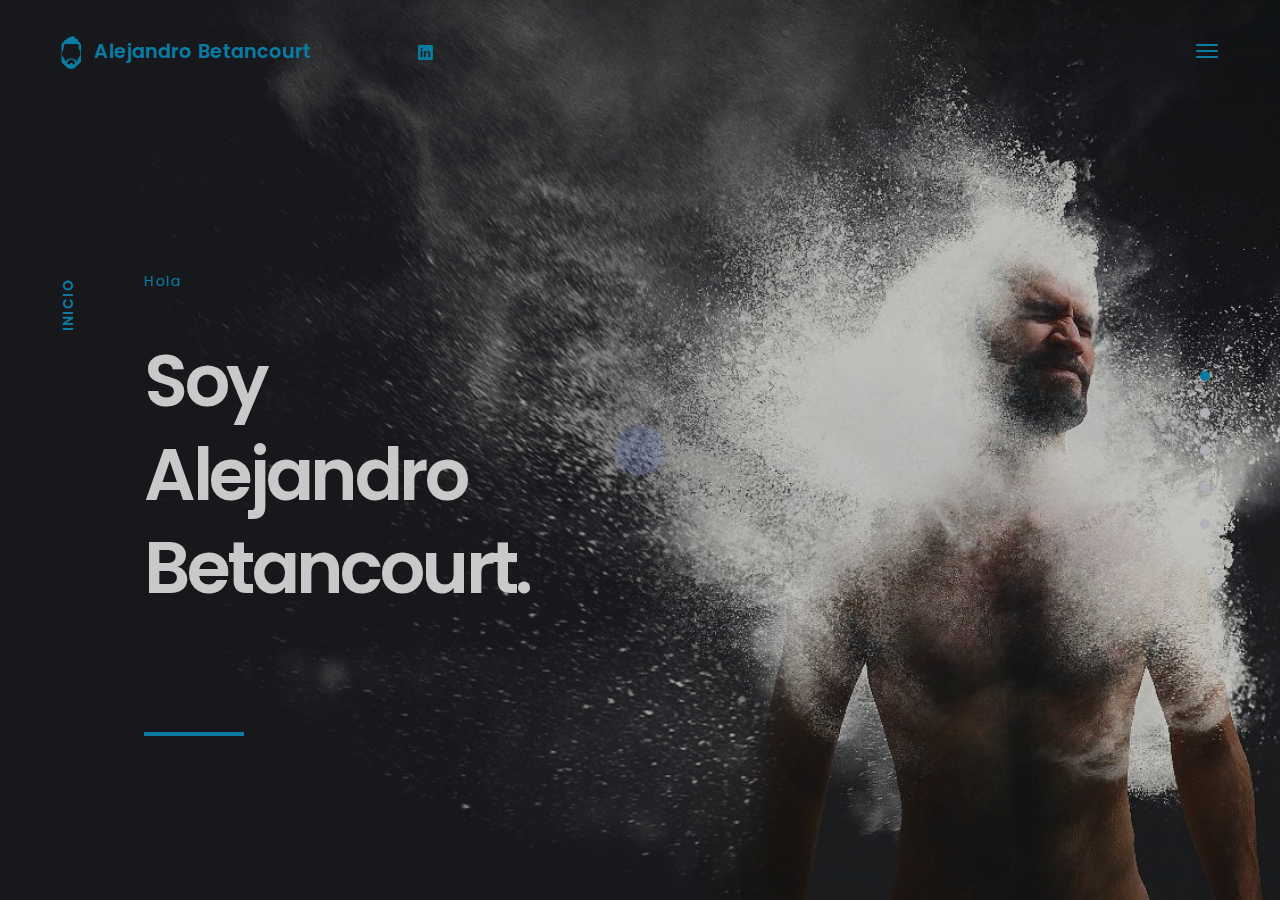
==== commit 68a744b9: "Update index.html" ====
--- a/portafolioBeto/index.html
+++ b/portafolioBeto/index.html
@@ -549,7 +549,7 @@
 
     <!--  VENTANAS MODALES PROYECTOS  -->
     <div id="project1" class="proyecto1 projectWindow">
-        <a class="closeLink" data-menuanchor="page3" href="#page3">CERRAR</a>
+        <a class="closeLink" data-menuanchor="page3" href="https://alejandroni.github.io/portafolioBeto/#page3">CERRAR</a>
         <div class="contProj">
           <img src="https://mir-s3-cdn-cf.behance.net/project_modules/fs/df09d6124536453.6106de42316ce.jpg" alt="Proyecto 1"/>
         </div>
@@ -557,7 +557,7 @@
       </div>
 
       <div id="project2" class="proyecto2 projectWindow">
-          <a class="closeLink"  data-menuanchor="page3" href="https://kurango.co//#page3">CERRAR</a>
+          <a class="closeLink"  data-menuanchor="page3" href="https://alejandroni.github.io/portafolioBeto/#page3">CERRAR</a>
           <div class="contProj">
             <img src="https://mir-s3-cdn-cf.behance.net/project_modules/max_1200/6c2d4462951081.5aa0cfc7e5742.png" alt="Proyecto 2"/>
             <img src="https://mir-s3-cdn-cf.behance.net/project_modules/max_1200/70884862951081.5aa0cec2b013e.gif" alt="Proyecto 2"/>
@@ -568,7 +568,7 @@
         </div>
 
         <div id="project3" class="proyecto3 projectWindow">
-            <a class="closeLink"  data-menuanchor="page3" href="https://kurango.co//#page3">CERRAR</a>
+            <a class="closeLink"  data-menuanchor="page3" href="https://alejandroni.github.io/portafolioBeto/#page3">CERRAR</a>
             <div class="contProj">
               <img src="https://mir-s3-cdn-cf.behance.net/project_modules/fs/47bf4b124565775.6107045e75dcf.jpg" alt="Proyecto 3"/>
               <img src="https://mir-s3-cdn-cf.behance.net/project_modules/fs/21ee13124565775.610708262afe6.jpg" alt="Proyecto 3"/>
@@ -577,7 +577,7 @@
           </div>
 
           <div id="project4" class="proyecto4 projectWindow">
-              <a class="closeLink"  data-menuanchor="page3" href="https://kurango.co//#page3">CERRAR</a>
+              <a class="closeLink"  data-menuanchor="page3" href="https://alejandroni.github.io/portafolioBeto/#page3">CERRAR</a>
               <div class="contProj">
                 <img src="https://mir-s3-cdn-cf.behance.net/project_modules/1400/ae1fc3124569569.61071d170fcd1.jpg" alt="Proyecto 4"/>
                 <img src="https://mir-s3-cdn-cf.behance.net/project_modules/1400/cba074124569569.61071d170f3b9.jpg" alt="Proyecto 4"/>
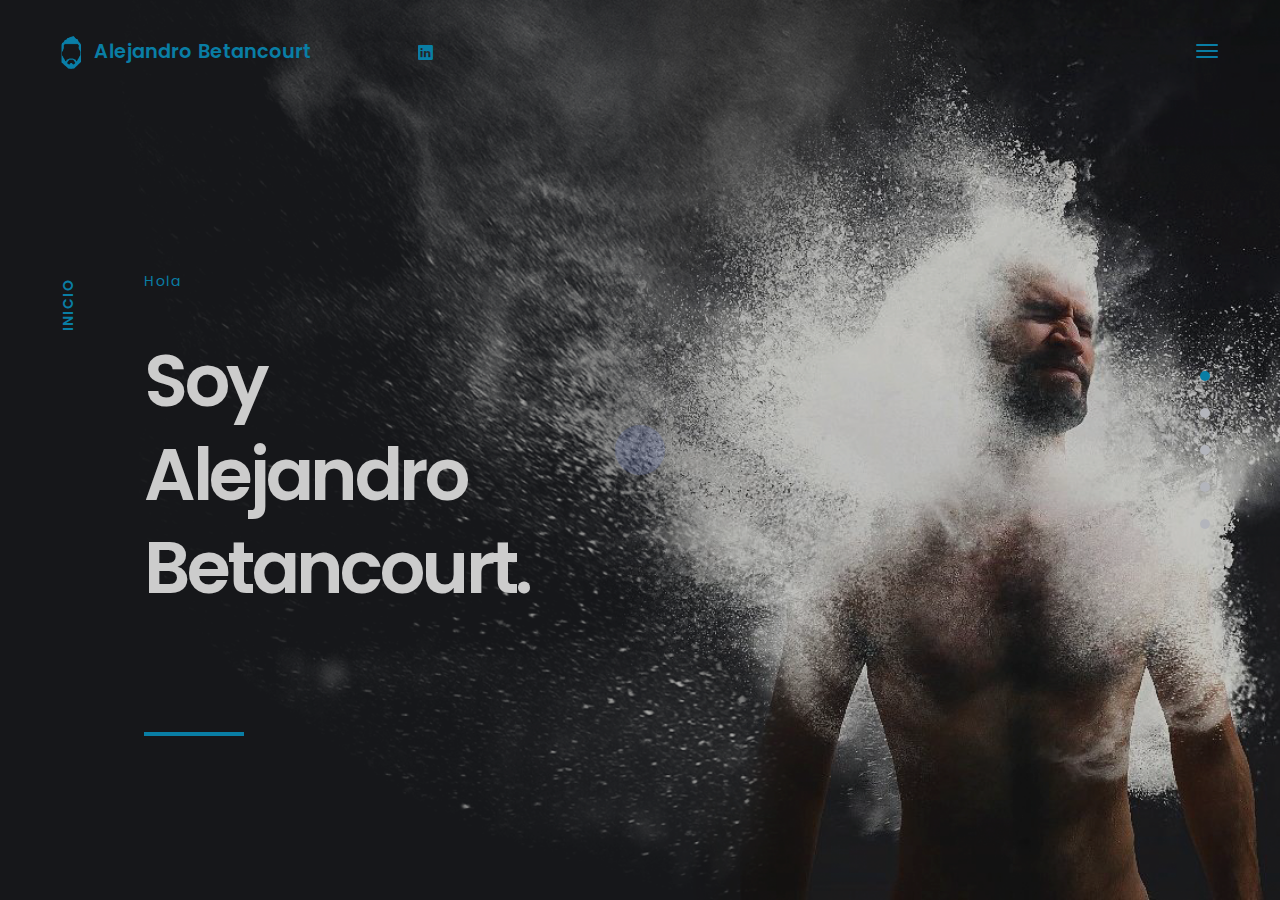
==== commit 6d208a9f: "Update index.html" ====
--- a/portafolioBeto/index.html
+++ b/portafolioBeto/index.html
@@ -549,7 +549,7 @@
 
     <!--  VENTANAS MODALES PROYECTOS  -->
     <div id="project1" class="proyecto1 projectWindow">
-        <a class="closeLink" data-menuanchor="page3" href="https://alejandroni.github.io/portafolioBeto/#page3">CERRAR</a>
+        <a class="closeLink" data-menuanchor="page3" href="https://alejandroni.github.io/portafolioBeto//#page3">CERRAR</a>
         <div class="contProj">
           <img src="https://mir-s3-cdn-cf.behance.net/project_modules/fs/df09d6124536453.6106de42316ce.jpg" alt="Proyecto 1"/>
         </div>
@@ -557,7 +557,7 @@
       </div>
 
       <div id="project2" class="proyecto2 projectWindow">
-          <a class="closeLink"  data-menuanchor="page3" href="https://alejandroni.github.io/portafolioBeto/#page3">CERRAR</a>
+          <a class="closeLink"  data-menuanchor="page3" href="https://alejandroni.github.io/portafolioBeto//#page3">CERRAR</a>
           <div class="contProj">
             <img src="https://mir-s3-cdn-cf.behance.net/project_modules/max_1200/6c2d4462951081.5aa0cfc7e5742.png" alt="Proyecto 2"/>
             <img src="https://mir-s3-cdn-cf.behance.net/project_modules/max_1200/70884862951081.5aa0cec2b013e.gif" alt="Proyecto 2"/>
@@ -568,7 +568,7 @@
         </div>
 
         <div id="project3" class="proyecto3 projectWindow">
-            <a class="closeLink"  data-menuanchor="page3" href="https://alejandroni.github.io/portafolioBeto/#page3">CERRAR</a>
+            <a class="closeLink"  data-menuanchor="page3" href="https://alejandroni.github.io/portafolioBeto//#page3">CERRAR</a>
             <div class="contProj">
               <img src="https://mir-s3-cdn-cf.behance.net/project_modules/fs/47bf4b124565775.6107045e75dcf.jpg" alt="Proyecto 3"/>
               <img src="https://mir-s3-cdn-cf.behance.net/project_modules/fs/21ee13124565775.610708262afe6.jpg" alt="Proyecto 3"/>
@@ -577,7 +577,7 @@
           </div>
 
           <div id="project4" class="proyecto4 projectWindow">
-              <a class="closeLink"  data-menuanchor="page3" href="https://alejandroni.github.io/portafolioBeto/#page3">CERRAR</a>
+              <a class="closeLink"  data-menuanchor="page3" href="https://alejandroni.github.io/portafolioBeto//#page3">CERRAR</a>
               <div class="contProj">
                 <img src="https://mir-s3-cdn-cf.behance.net/project_modules/1400/ae1fc3124569569.61071d170fcd1.jpg" alt="Proyecto 4"/>
                 <img src="https://mir-s3-cdn-cf.behance.net/project_modules/1400/cba074124569569.61071d170f3b9.jpg" alt="Proyecto 4"/>
